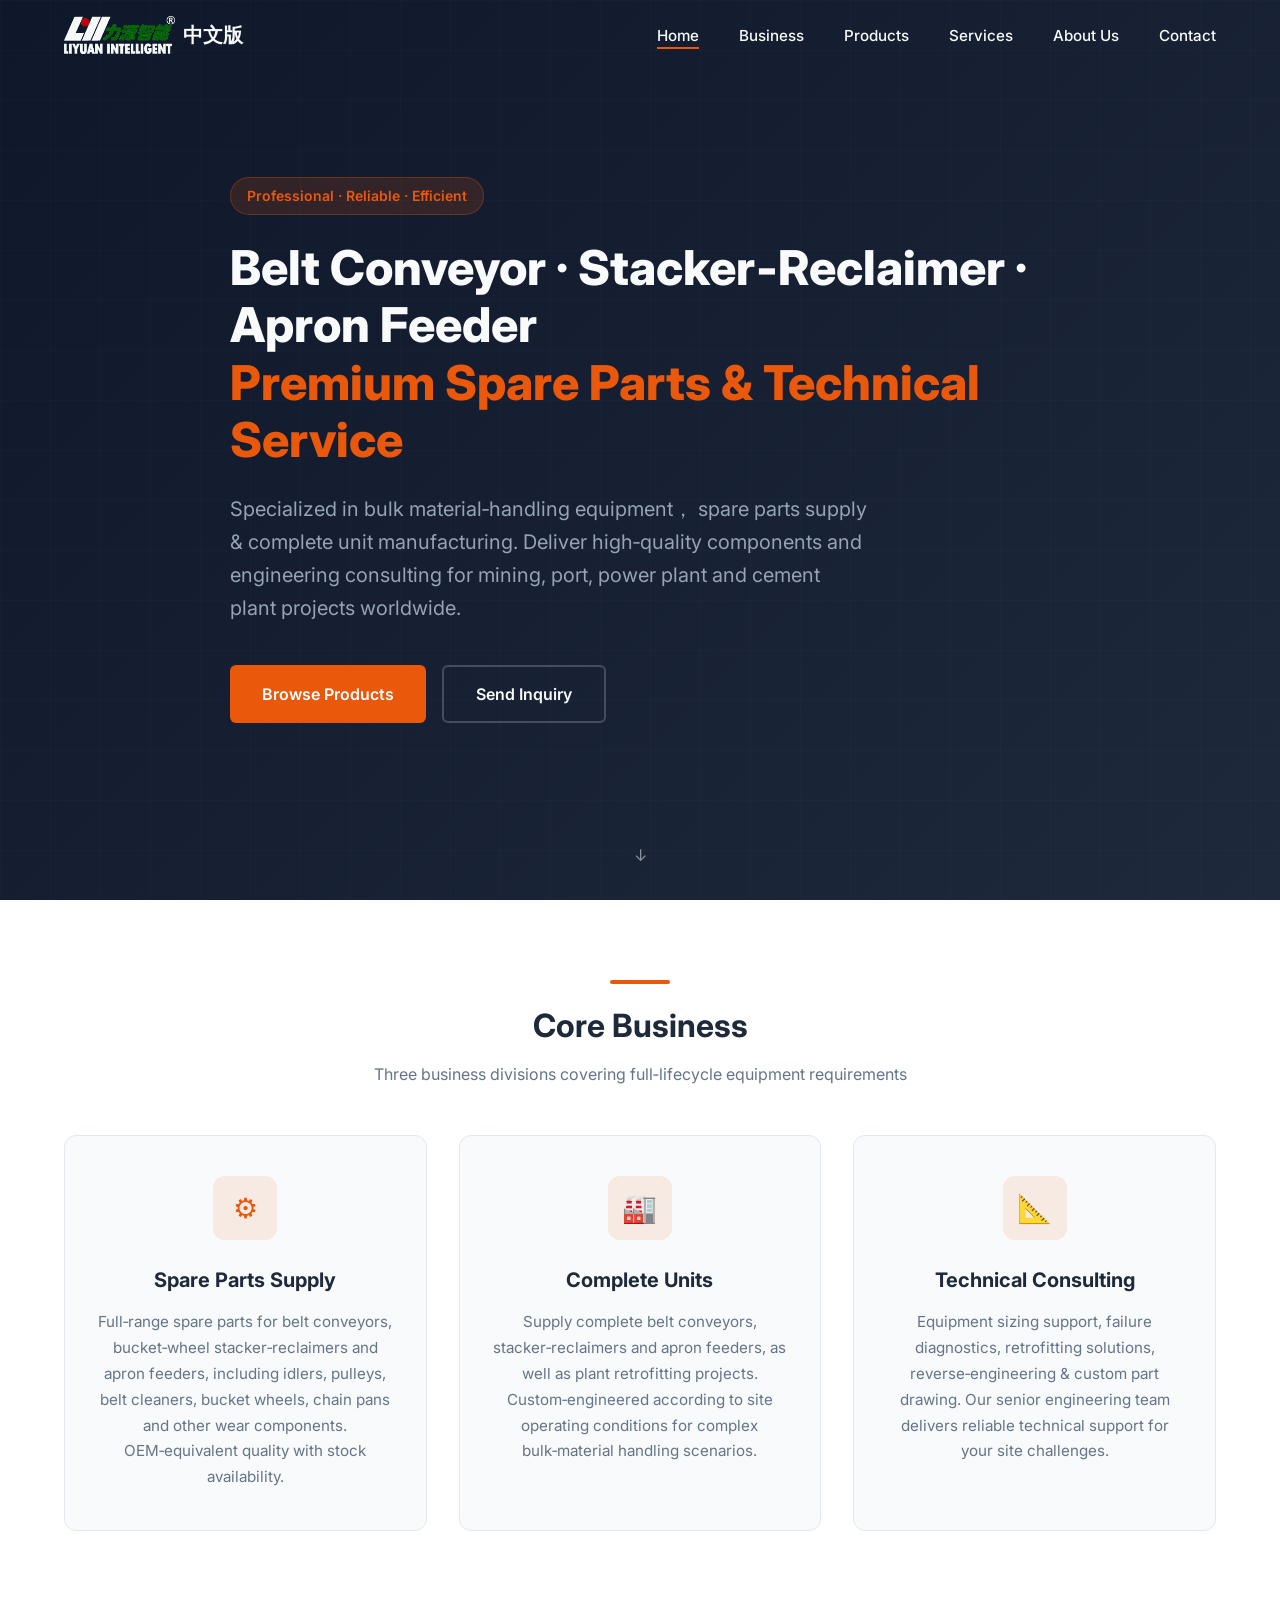
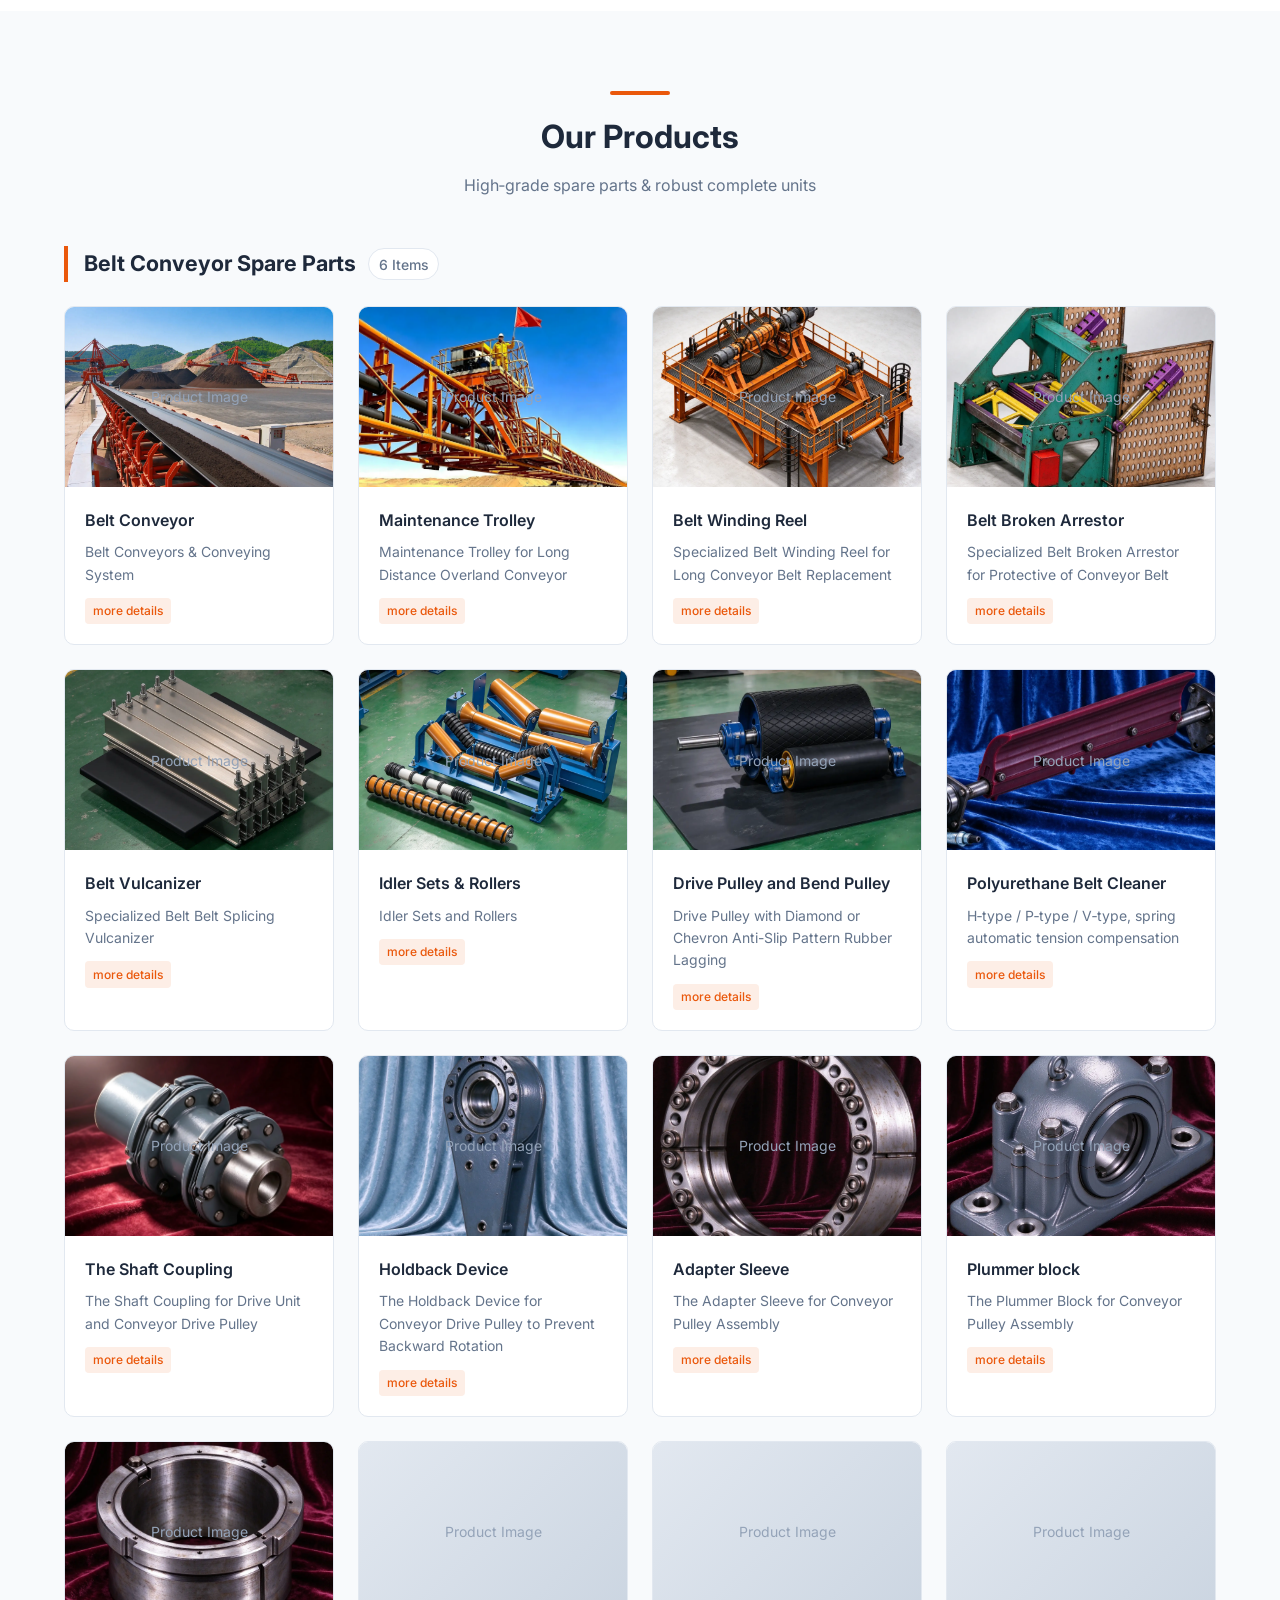
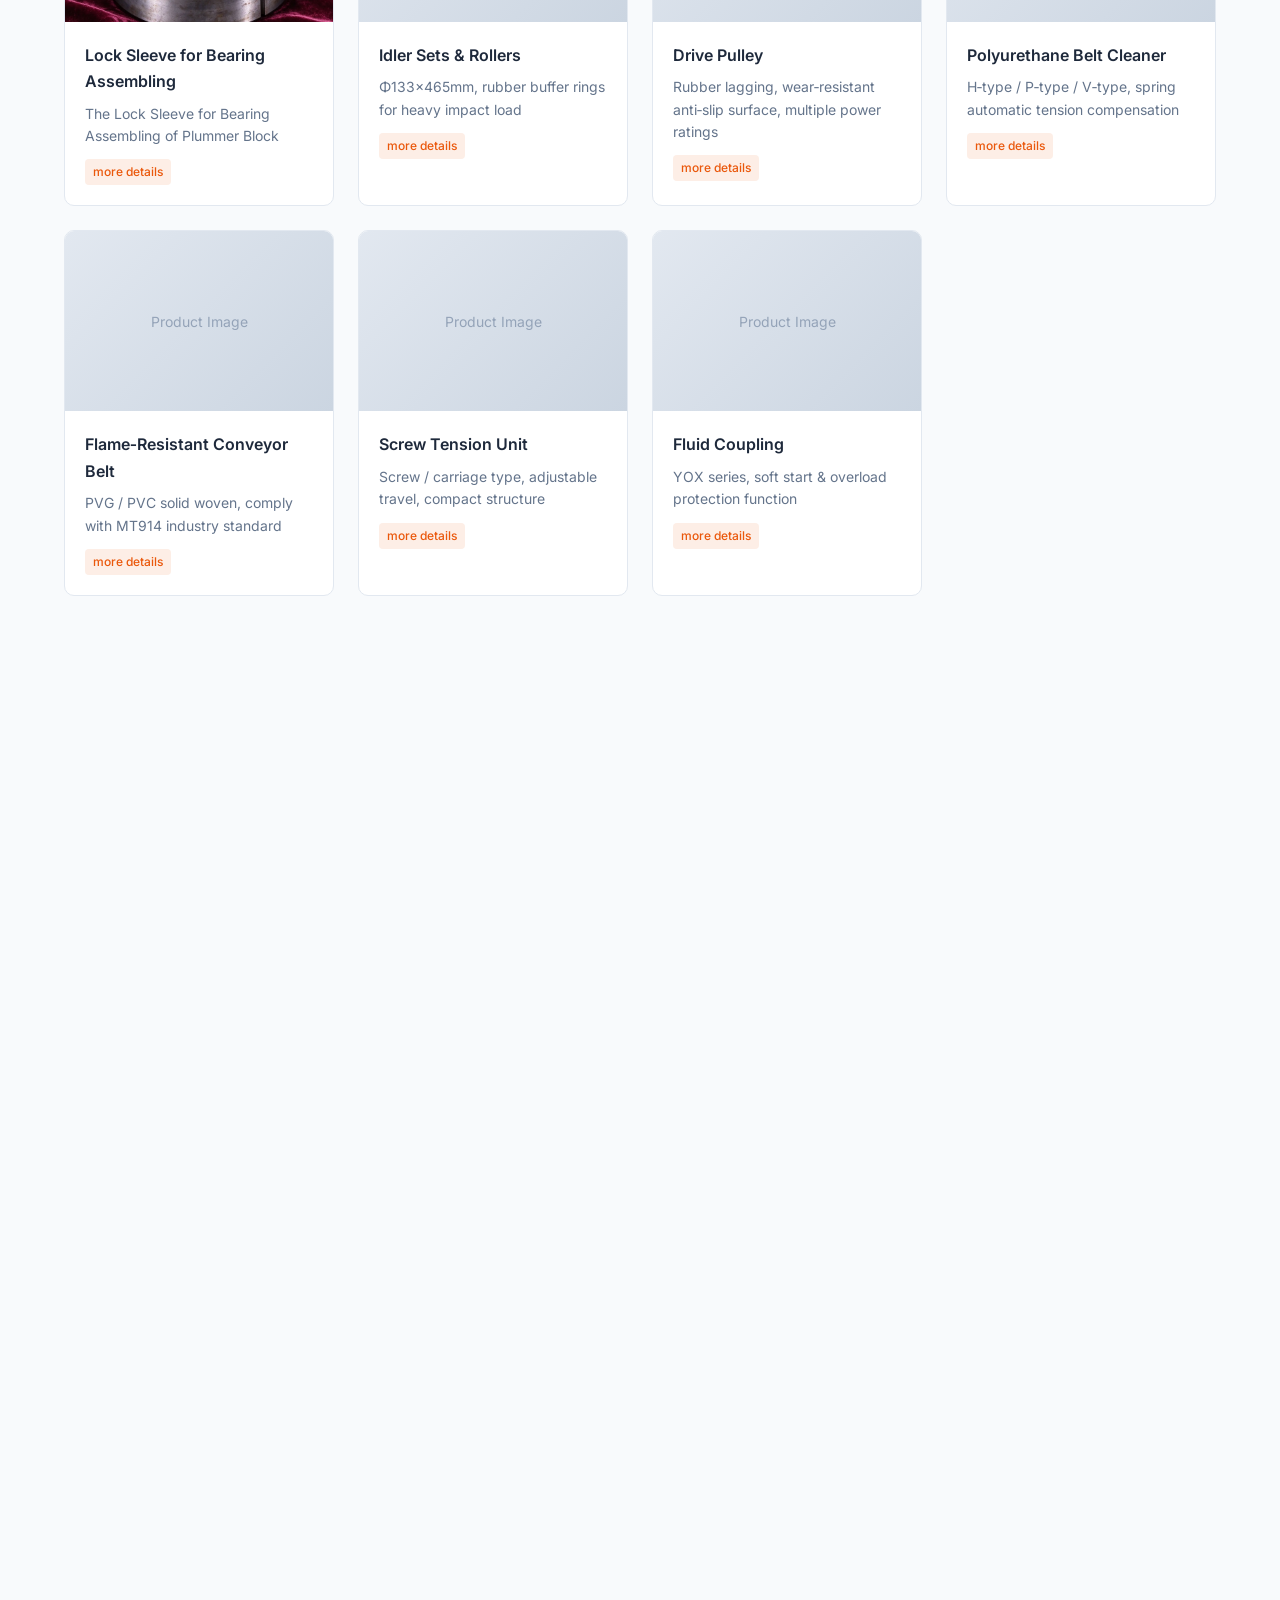
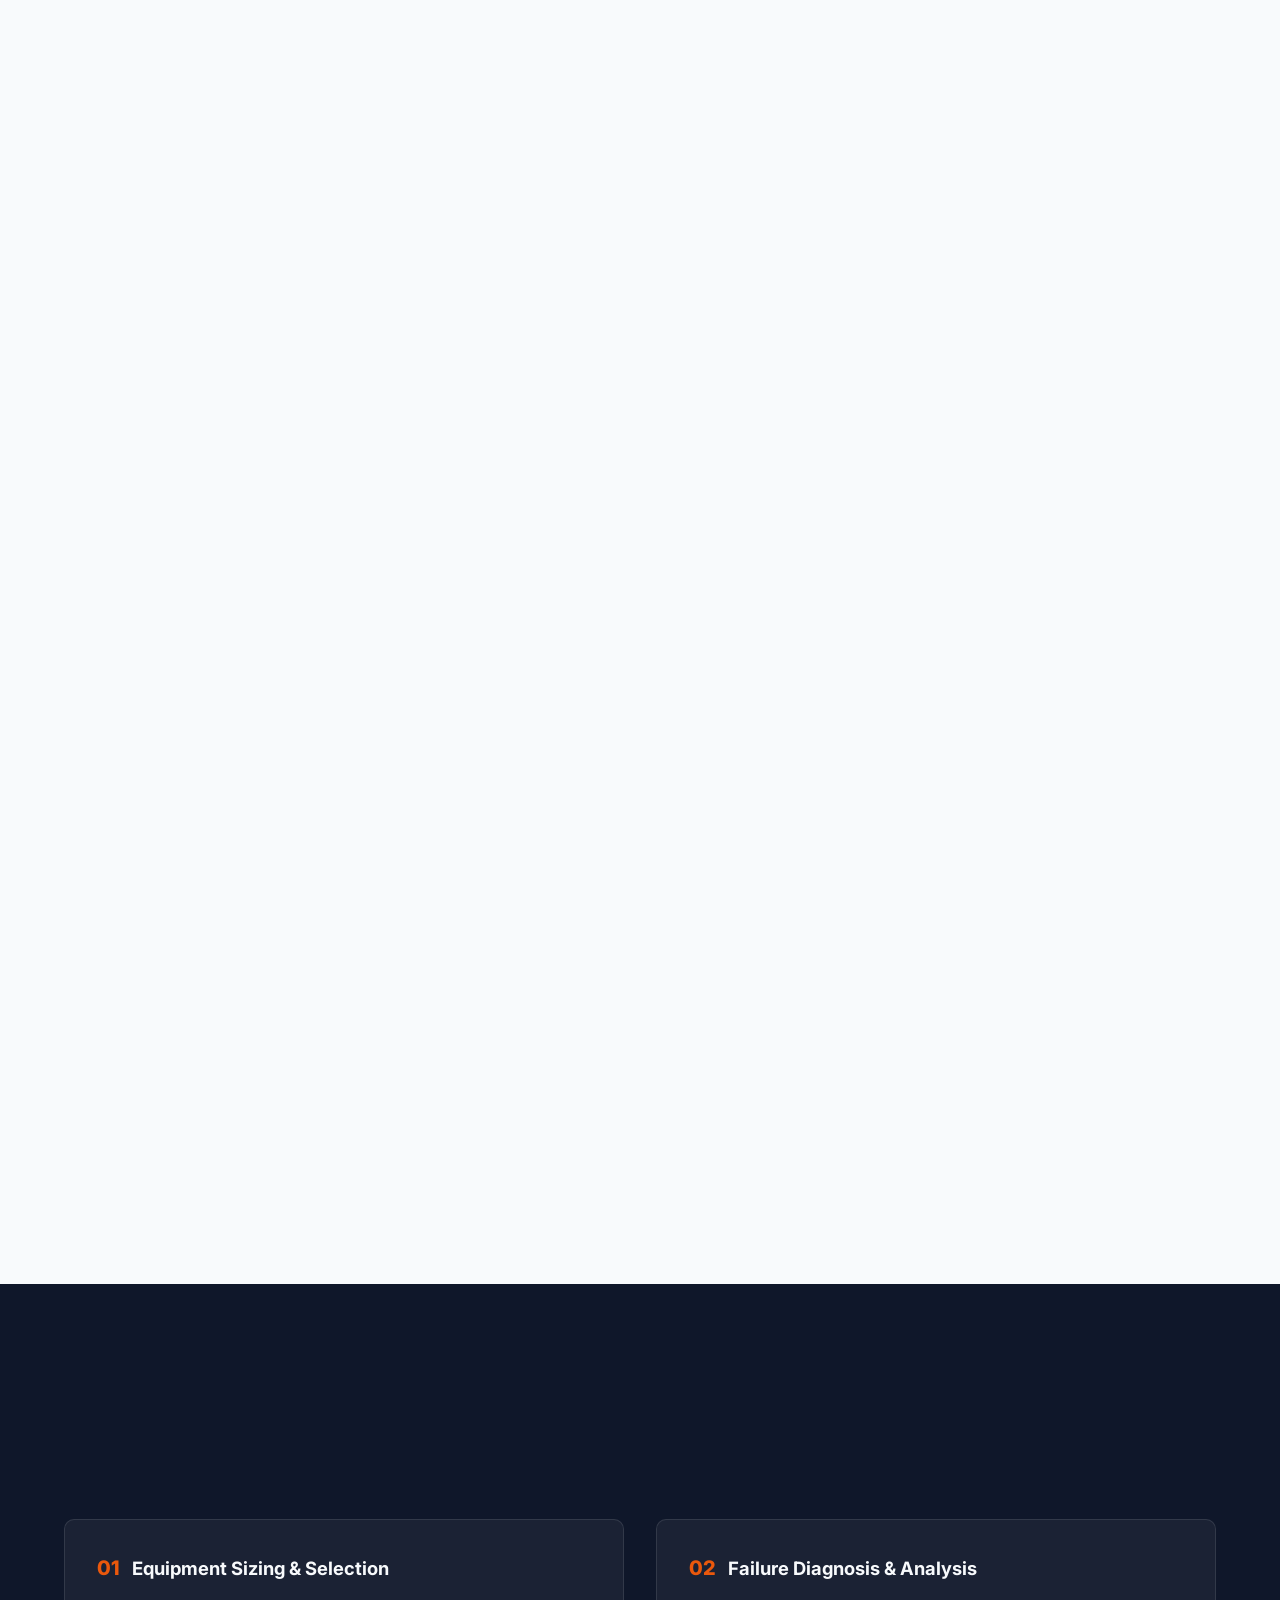
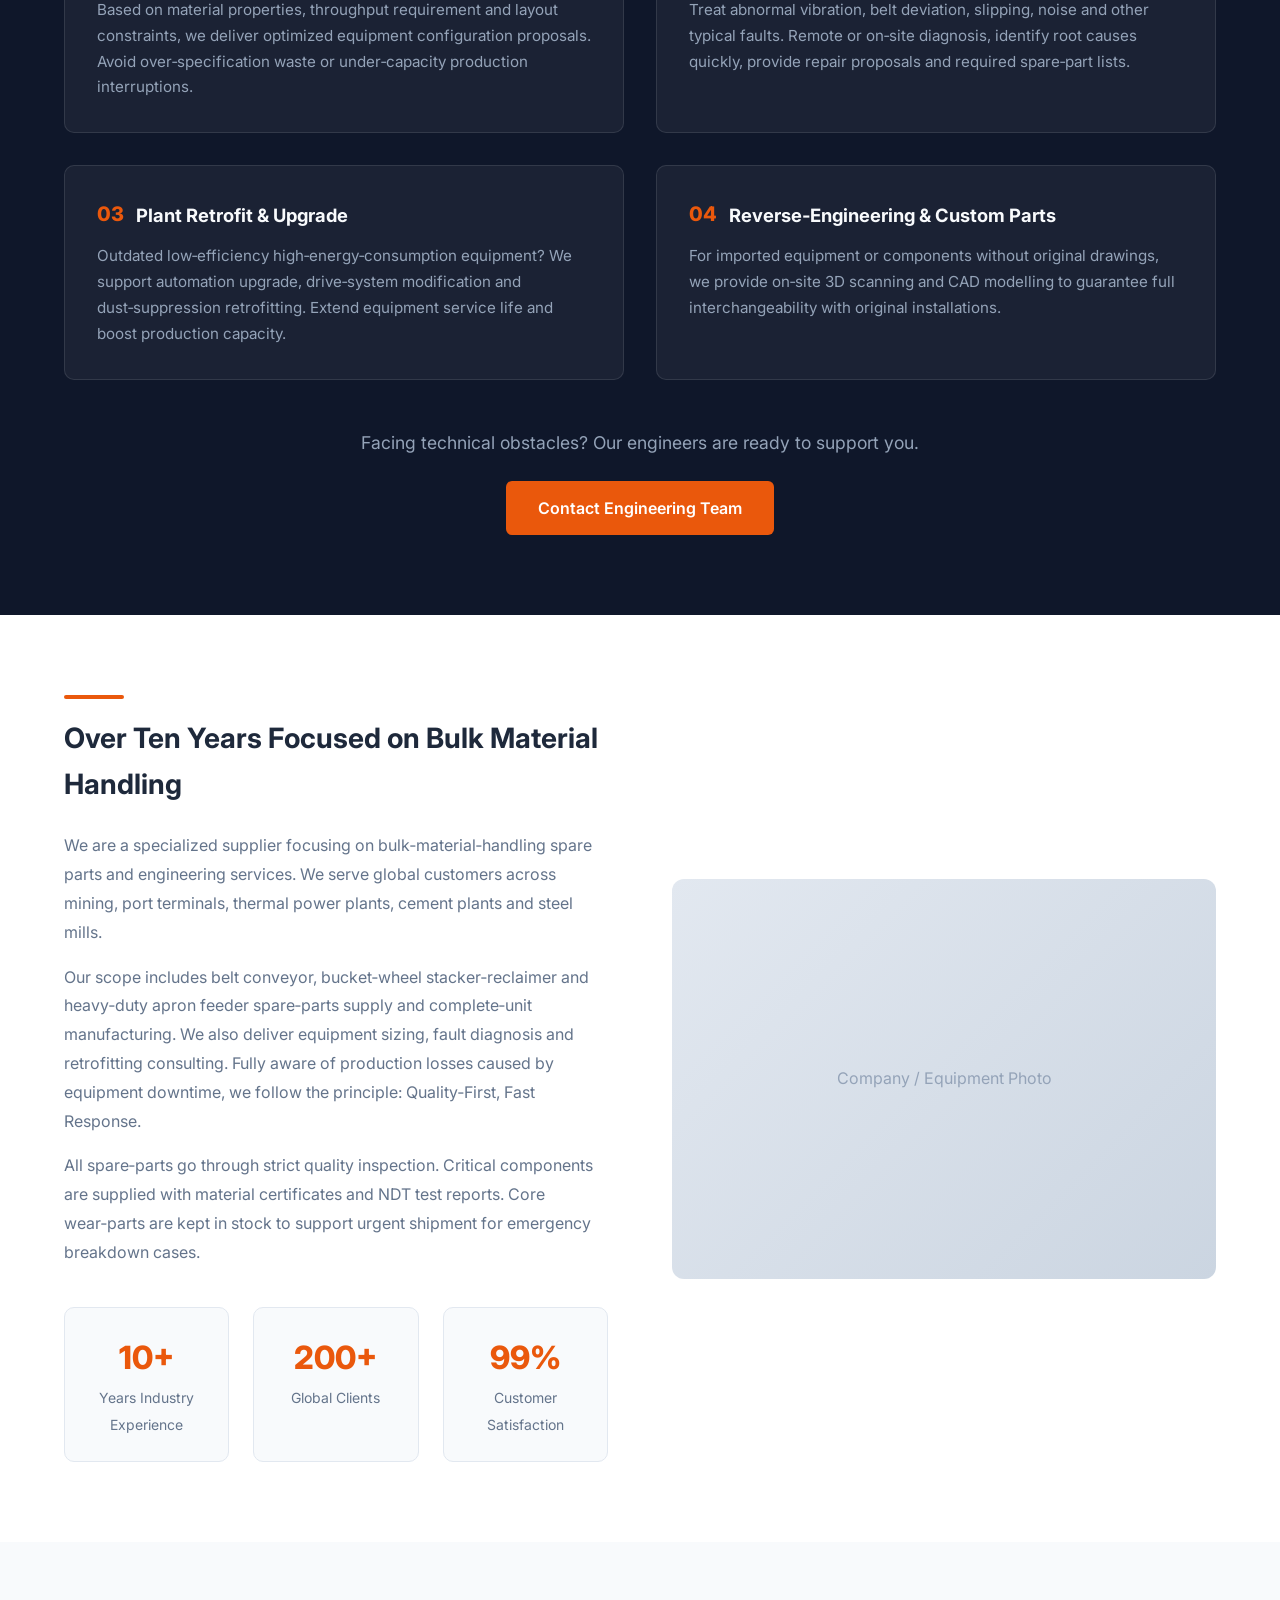
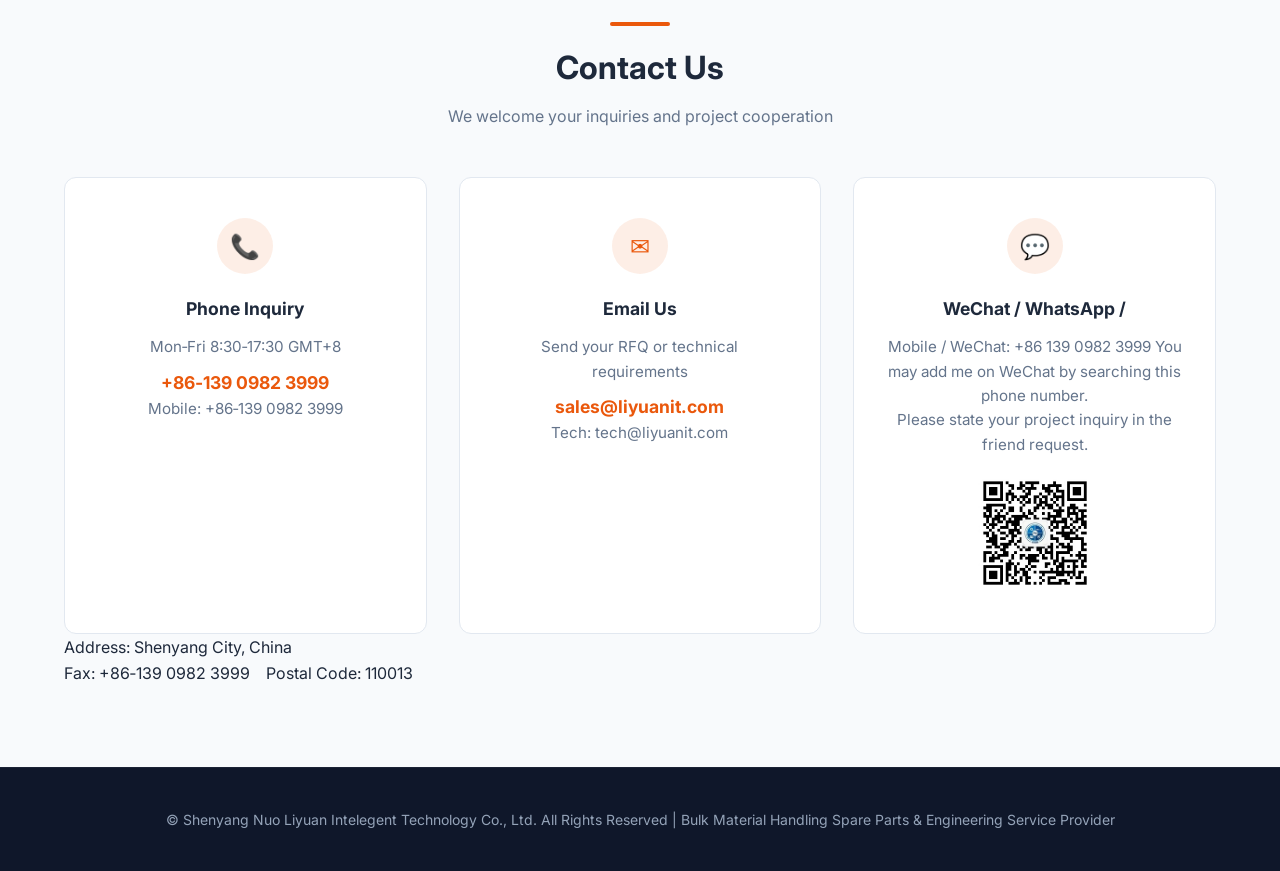
==== index.html @ bd0eb81c "修改的index.htm 与增加的图片" ====
<!DOCTYPE html>
<html lang="en">
<head>
    <meta charset="UTF-8">
    <meta name="viewport" content="width=device-width, initial-scale=1.0">
    <link rel="preconnect" href="https://fonts.googleapis.com">
    <link rel="preconnect" href="https://fonts.gstatic.com" crossorigin>
    <link href="https://fonts.googleapis.com/css2?family=Inter:wght@400;500;600;700;800&display=swap" rel="stylesheet">
    <title>Liyuanit Ltd. | Belt Conveyor, Stacker‑Reclaimer, Apron Feeder, Spare Parts & Technical Consulting</title>
    <meta name="description" content="Supplier of belt conveyor, bucket‑wheel stacker‑reclaimer and apron feeder complete units & spare parts. Equipment selection, fault diagnosis, retrofitting service for mining, port, power plant, cement plant projects.">
    <link rel="alternate" hreflang="en" href="">
    <link rel="stylesheet" href="CSS/style.css">
</head>
<body>

    <!-- Mobile Overlay -->
    <div class="mobile-overlay" id="mobileOverlay"></div>

    <!-- Navigation -->
    <nav class="navbar" id="navbar">
        <div class="nav-container">

<a href="#" class="logo">
    <img src="img/GKG LOGO.png" alt="中文版" class="logo-icon">
    <span onclick="location.href='cn.html'" style="cursor:pointer;color:inherit;">中文版</span>
</a>
            <ul class="nav-menu" id="navMenu">
                <li><a href="#home" class="active">Home</a></li>
                <li><a href="#business">Business</a></li>
                <li><a href="#products">Products</a></li>
                <li><a href="#consulting">Services</a></li>
                <li><a href="#about">About Us</a></li>
                <li><a href="#contact">Contact</a></li>
            </ul>

            <button class="mobile-toggle" id="mobileToggle">☰</button>
        </div>
    </nav>

    <!-- Hero Section -->
    <section class="hero" id="home">
        <div class="container">
            <div class="hero-content fade-in">
                <div class="hero-tag">Professional · Reliable · Efficient</div>
                <h1>Belt Conveyor · Stacker‑Reclaimer · Apron Feeder<br><span>Premium Spare Parts & Technical Service</span></h1>
                <p>Specialized in bulk material‑handling equipment， spare parts supply & complete unit manufacturing. Deliver high‑quality components and engineering consulting for mining, port, power plant and cement plant projects worldwide.</p>
                <div class="btn-group">
                    <a href="#products" class="btn btn-primary">Browse Products</a>
                    <a href="#contact" class="btn btn-secondary">Send Inquiry</a>
                </div>
            </div>
        </div>
        <a href="#business" class="scroll-down">↓</a>
    </section>

    <!-- Core Business -->
    <section class="section business" id="business">
        <div class="container">
            <div class="fade-in">
                <div class="accent-line"></div>
                <h2 class="section-title">Core Business</h2>
                <p class="section-subtitle">Three business divisions covering full‑lifecycle equipment requirements</p>
            </div>

            <div class="business-grid">
                <div class="business-card fade-in">
                    <div class="business-icon">⚙</div>
                    <h3>Spare Parts Supply</h3>
                    <p>Full‑range spare parts for belt conveyors, bucket‑wheel stacker‑reclaimers and apron feeders, including idlers, pulleys, belt cleaners, bucket wheels, chain pans and other wear components. OEM‑equivalent quality with stock availability.</p>
                </div>
                <div class="business-card fade-in">
                    <div class="business-icon">🏭</div>
                    <h3>Complete Units</h3>
                    <p>Supply complete belt conveyors, stacker‑reclaimers and apron feeders, as well as plant retrofitting projects. Custom‑engineered according to site operating conditions for complex bulk‑material handling scenarios.</p>
                </div>
                <div class="business-card fade-in">
                    <div class="business-icon">📐</div>
                    <h3>Technical Consulting</h3>
                    <p>Equipment sizing support, failure diagnostics, retrofitting solutions, reverse‑engineering & custom part drawing. Our senior engineering team delivers reliable technical support for your site challenges.</p>
                </div>
            </div>
        </div>
    </section>

    <!-- Products Section -->
    <section class="section products" id="products">
        <div class="container">
            <div class="fade-in">
                <div class="accent-line"></div>
                <h2 class="section-title">Our Products</h2>
                <p class="section-subtitle">High‑grade spare parts & robust complete units</p>
            </div>

            <!-- Belt Conveyor Spare Parts -->
            <div class="product-category fade-in">
                <h3 class="category-title">
                    Belt Conveyor Spare Parts
                    <span class="count">6 Items</span>
                </h3>
                <div class="product-grid">

                    <div class="product-card">
                        <div class="product-img" style="background-image: url('img/bc.webp'); background-size: cover; background-position: center; background-repeat: no-repeat;"></div>
                        <div class="product-info">
                            <h4>Belt Conveyor</h4>
                            <p>Belt Conveyors & Conveying System</p>
                            <span class="product-tag">more details</span>
                        </div>
                    </div>

                    <div class="product-card">
                        <div class="product-img" style="background-image: url('img/cart.webp'); background-size: cover; background-position: center; background-repeat: no-repeat;"></div>
                        <div class="product-info">
                            <h4>Maintenance Trolley</h4>
                            <p>Maintenance Trolley for Long Distance Overland Conveyor</p>
                            <span class="product-tag">more details</span>
                        </div>
                    </div>

                     <div class="product-card">
                        <div class="product-img" style="background-image: url('img/belt replacement.webp'); background-size: cover; background-position: center; background-repeat: no-repeat;"></div>
                        <div class="product-info">
                            <h4>Belt Winding Reel</h4>
                            <p>Specialized Belt Winding Reel for Long Conveyor Belt Replacement</p>
                            <span class="product-tag">more details</span>
                        </div>
                    </div>

                     <div class="product-card">
                        <div class="product-img" style="background-image: url('img/belt arrestor.webp'); background-size: cover; background-position: center; background-repeat: no-repeat;"></div>
                        <div class="product-info">
                            <h4>Belt Broken Arrestor</h4>
                            <p>Specialized Belt Broken Arrestor for Protective of Conveyor Belt</p>
                            <span class="product-tag">more details</span>
                        </div>
                    </div>

                     <div class="product-card">
                        <div class="product-img" style="background-image: url('img/vulcanizer.webp'); background-size: cover; background-position: center; background-repeat: no-repeat;"></div>
                        <div class="product-info">
                            <h4>Belt Vulcanizer</h4>
                            <p>Specialized Belt Belt Splicing Vulcanizer</p>
                            <span class="product-tag">more details</span>
                        </div>
                    </div>                  

                   <div class="product-card">
                        <div class="product-img" style="background-image: url('img/idlers.webp'); background-size: cover; background-position: center; background-repeat: no-repeat;"></div>
                        <div class="product-info">
                            <h4>Idler Sets & Rollers</h4>
                            <p>Idler Sets and Rollers</p>
                            <span class="product-tag">more details</span>
                        </div>
                    </div>

                   <div class="product-card">
                        <div class="product-img" style="background-image: url('img/pulley.webp'); background-size: cover; background-position: center; background-repeat: no-repeat;"></div>
                        <div class="product-info">
                            <h4>Drive Pulley and Bend Pulley</h4>
                            <p>Drive Pulley with Diamond or Chevron Anti-Slip Pattern Rubber Lagging</p>
                            <span class="product-tag">more details</span>
                        </div>
                    </div>

                   <div class="product-card">
                        <div class="product-img" style="background-image: url('img/belt cleaner.webp'); background-size: cover; background-position: center; background-repeat: no-repeat;"></div>
                        <div class="product-info">
                            <h4>Polyurethane Belt Cleaner</h4>
                            <p>H‑type / P‑type / V‑type, spring automatic tension compensation</p>
                            <span class="product-tag">more details</span>
                        </div>
                    </div>

                   <div class="product-card">
                        <div class="product-img" style="background-image: url('img/coupling1.webp'); background-size: cover; background-position: center; background-repeat: no-repeat;"></div>
                        <div class="product-info">
                            <h4>The Shaft Coupling</h4>
                            <p>The Shaft Coupling for Drive Unit and Conveyor Drive Pulley</p>
                            <span class="product-tag">more details</span>
                        </div>
                    </div>

                   <div class="product-card">
                        <div class="product-img" style="background-image: url('img/holdback.webp'); background-size: cover; background-position: center; background-repeat: no-repeat;"></div>
                        <div class="product-info">
                            <h4>Holdback Device</h4> 
                            <p>The Holdback Device for Conveyor Drive Pulley to Prevent Backward Rotation</p>
                            <span class="product-tag">more details</span>
                        </div>
                    </div>

                   <div class="product-card">
                        <div class="product-img" style="background-image: url('img/adapter sleeve.webp'); background-size: cover; background-position: center; background-repeat: no-repeat;"></div>
                        <div class="product-info">
                            <h4>Adapter Sleeve</h4> 
                            <p>The Adapter Sleeve for Conveyor Pulley Assembly</p>
                            <span class="product-tag">more details</span>
                        </div>
                    </div>

                   <div class="product-card">
                        <div class="product-img" style="background-image: url('img/bearing house.webp'); background-size: cover; background-position: center; background-repeat: no-repeat;"></div>
                        <div class="product-info">
                            <h4>Plummer block </h4> 
                            <p>The Plummer Block for Conveyor Pulley Assembly</p>
                            <span class="product-tag">more details</span>
                        </div>
                    </div>

                   <div class="product-card">
                        <div class="product-img" style="background-image: url('img/lock sleev.webp'); background-size: cover; background-position: center; background-repeat: no-repeat;"></div>
                        <div class="product-info">
                            <h4>Lock Sleeve for Bearing Assembling </h4> 
                            <p>The Lock Sleeve for Bearing Assembling of Plummer Block</p>
                            <span class="product-tag">more details</span>
                        </div>
                    </div>

                    
                  <div class="product-card">
                        <div class="product-img"></div>
                        <div class="product-info">
                            <h4>Idler Sets & Rollers</h4>
                            <p>Φ133×465mm, rubber buffer rings for heavy impact load</p>
                            <span class="product-tag">more details</span>
                        </div>
                    </div>



                    <div class="product-card">
                        <div class="product-img"></div>
                        <div class="product-info">
                            <h4>Drive Pulley</h4>
                            <p>Rubber lagging, wear‑resistant anti‑slip surface, multiple power ratings</p>
                            <span class="product-tag">more details</span>
                        </div>
                    </div>

                    <div class="product-card">
                        <div class="product-img"></div>
                        <div class="product-info">
                            <h4>Polyurethane Belt Cleaner</h4>
                            <p>H‑type / P‑type / V‑type, spring automatic tension compensation</p>
                            <span class="product-tag">more details</span>
                        </div>
                    </div>



                    
                    <div class="product-card">
                        <div class="product-img"></div>
                        <div class="product-info">
                            <h4>Flame‑Resistant Conveyor Belt</h4>
                            <p>PVG / PVC solid woven, comply with MT914 industry standard</p>
                            <span class="product-tag">more details</span>
                        </div>
                    </div>
                    <div class="product-card">
                        <div class="product-img"></div>
                        <div class="product-info">
                            <h4>Screw Tension Unit</h4>
                            <p>Screw / carriage type, adjustable travel, compact structure</p>
                            <span class="product-tag">more details</span>
                        </div>
                    </div>
                    <div class="product-card">
                        <div class="product-img"></div>
                        <div class="product-info">
                            <h4>Fluid Coupling</h4>
                            <p>YOX series, soft start & overload protection function</p>
                            <span class="product-tag">more details</span>
                        </div>
                    </div>
                </div>
            </div>

            <!-- Stacker‑Reclaimer Spare Parts -->
            <div class="product-category fade-in">
                <h3 class="category-title">
                    Stacker‑Reclaimer Spare Parts
                    <span class="count">6 Items</span>
                </h3>
                <div class="product-grid">
                    <div class="product-card">
                        <div class="product-img"></div>
                        <div class="product-info">
                            <h4>Bucket Wheel Assembly</h4>
                            <p>Q355B steel, full welded & stress‑relieved, wear‑resistant bucket teeth</p>
                            <span class="product-tag">more details</span>
                        </div>
                    </div>
                    <div class="product-card">
                        <div class="product-img"></div>
                        <div class="product-info">
                            <h4>Slewing Bearing</h4>
                            <p>Single‑row four‑point contact ball type, heavy‑load low‑speed, dust‑sealed</p>
                            <span class="product-tag">more details</span>
                        </div>
                    </div>
                    <div class="product-card">
                        <div class="product-img"></div>
                        <div class="product-info">
                            <h4>Travel Drive Wheel</h4>
                            <p>Surface quenched HRC55‑60, extended service life</p>
                            <span class="product-tag">more details</span>
                        </div>
                    </div>
                    <div class="product-card">
                        <div class="product-img"></div>
                        <div class="product-info">
                            <h4>Wire Rope & Drum</h4>
                            <p>6×37+FC galvanized rope, matched drum machining service</p>
                            <span class="product-tag">more details</span>
                        </div>
                    </div>
                    <div class="product-card">
                        <div class="product-img"></div>
                        <div class="product-info">
                            <h4>Planetary Gear Reducer</h4>
                            <p>NGW series, high transmission efficiency, heavy load capacity</p>
                            <span class="product-tag">more details</span>
                        </div>
                    </div>
                    <div class="product-card">
                        <div class="product-img"></div>
                        <div class="product-info">
                            <h4>Electro‑Hydraulic Thruster</h4>
                            <p>Ed‑series brake actuator, stable braking, fast response</p>
                            <span class="product-tag">more details</span>
                        </div>
                    </div>
                </div>
            </div>

            <!-- Apron Feeder Spare Parts -->
            <div class="product-category fade-in">
                <h3 class="category-title">
                    Apron Feeder Spare Parts
                    <span class="count">6 Items</span>
                </h3>
                <div class="product-grid">
                    <div class="product-card">
                        <div class="product-img"></div>
                        <div class="product-info">
                            <h4>Heavy‑Duty Apron Pan</h4>
                            <p>40Cr steel quenched & tempered, high tensile strength</p>
                            <span class="product-tag">more details</span>
                        </div>
                    </div>
                    <div class="product-card">
                        <div class="product-img"></div>
                        <div class="product-info">
                            <h4>Forged Chain</h4>
                            <p>φ30‑φ50, high breaking load, wear‑resistant pins & bushes</p>
                            <span class="product-tag">more details</span>
                        </div>
                    </div>
                    <div class="product-card">
                        <div class="product-img"></div>
                        <div class="product-info">
                            <h4>Support Roller Assembly</h4>
                            <p>Double‑row tapered roller bearing, dust‑proof seal, long maintenance interval</p>
                            <span class="product-tag">more details</span>
                        </div>
                    </div>
                    <div class="product-card">
                        <div class="product-img"></div>
                        <div class="product-info">
                            <h4>Return Idler</h4>
                            <p>Support return chain path, reduce abrasion, stable operation</p>
                            <span class="product-tag">more details</span>
                        </div>
                    </div>
                    <div class="product-card">
                        <div class="product-img"></div>
                        <div class="product-info">
                            <h4>Trough Pan & Guide Rail</h4>
                            <p>High‑manganese cast steel, impact‑wear resistant, drawing‑based manufacturing</p>
                            <span class="product-tag">more details</span>
                        </div>
                    </div>
                    <div class="product-card">
                        <div class="product-img"></div>
                        <div class="product-info">
                            <h4>Drive Sprocket</h4>
                            <p>Tooth surface quenched, precise chain meshing, high transmission efficiency</p>
                            <span class="product-tag">more details</span>
                        </div>
                    </div>
                </div>
            </div>

            <!-- Complete Units -->
            <div class="product-category fade-in">
                <h3 class="category-title">
                    Complete Equipment
                    <span class="count">4 Items</span>
                </h3>
                <div class="product-grid">
                    <div class="product-card">
                        <div class="product-img"></div>
                        <div class="product-info">
                            <h4>DT‑II Belt Conveyor</h4>
                            <p>Belt width 500‑1400mm, large throughput, stable performance</p>
                            <span class="product-tag">more details</span>
                        </div>
                    </div>
                    <div class="product-card">
                        <div class="product-img"></div>
                        <div class="product-info">
                            <h4>Bucket‑Wheel Stacker‑Reclaimer</h4>
                            <p>Luffing / bridge‑type, customized stacking‑reclaiming capacity, automatic control</p>
                            <span class="product-tag">more details</span>
                        </div>
                    </div>
                    <div class="product-card">
                        <div class="product-img"></div>
                        <div class="product-info">
                            <h4>Heavy‑Duty Apron Feeder</h4>
                            <p>GBZ‑series, handle lump material with strong impact resistance</p>
                            <span class="product-tag">more details</span>
                        </div>
                    </div>
                    <div class="product-card">
                        <div class="product-img"></div>
                        <div class="product-info">
                            <h4>Hammer Crusher</h4>
                            <p>PC‑series, large crushing ratio, convenient spare‑part replacement</p>
                            <span class="product-tag">more details</span>
                        </div>
                    </div>
                </div>
            </div>
        </div>
    </section>

    <!-- Technical Consulting Services -->
    <section class="section consulting" id="consulting">
        <div class="container">
            <div class="fade-in">
                <div class="accent-line"></div>
                <h2 class="section-title">Technical Consulting Services</h2>
                <p class="section-subtitle">Senior engineering team solving your equipment challenges</p>
            </div>

            <div class="consulting-grid">
                <div class="consult-item fade-in">
                    <h3><span class="num">01</span> Equipment Sizing & Selection</h3>
                    <p>Based on material properties, throughput requirement and layout constraints, we deliver optimized equipment configuration proposals. Avoid over‑specification waste or under‑capacity production interruptions.</p>
                </div>
                <div class="consult-item fade-in">
                    <h3><span class="num">02</span> Failure Diagnosis & Analysis</h3>
                    <p>Treat abnormal vibration, belt deviation, slipping, noise and other typical faults. Remote or on‑site diagnosis, identify root causes quickly, provide repair proposals and required spare‑part lists.</p>
                </div>
                <div class="consult-item fade-in">
                    <h3><span class="num">03</span> Plant Retrofit & Upgrade</h3>
                    <p>Outdated low‑efficiency high‑energy‑consumption equipment? We support automation upgrade, drive‑system modification and dust‑suppression retrofitting. Extend equipment service life and boost production capacity.</p>
                </div>
                <div class="consult-item fade-in">
                    <h3><span class="num">04</span> Reverse‑Engineering & Custom Parts</h3>
                    <p>For imported equipment or components without original drawings, we provide on‑site 3D scanning and CAD modelling to guarantee full interchangeability with original installations.</p>
                </div>
            </div>

            <div class="consulting-cta fade-in">
                <p>Facing technical obstacles? Our engineers are ready to support you.</p>
                <a href="#contact" class="btn btn-primary">Contact Engineering Team</a>
            </div>
        </div>
    </section>

    <!-- About Us -->
    <section class="section about" id="about">
        <div class="container">
            <div class="about-content">
                <div class="about-text fade-in">
                    <div class="accent-line" style="margin: 0 0 1rem 0;"></div>
                    <h3>Over Ten Years Focused on Bulk Material Handling</h3>
                    <p>We are a specialized supplier focusing on bulk‑material‑handling spare parts and engineering services. We serve global customers across mining, port terminals, thermal power plants, cement plants and steel mills.</p>
                    <p>Our scope includes belt conveyor, bucket‑wheel stacker‑reclaimer and heavy‑duty apron feeder spare‑parts supply and complete‑unit manufacturing. We also deliver equipment sizing, fault diagnosis and retrofitting consulting. Fully aware of production losses caused by equipment downtime, we follow the principle: Quality‑First, Fast Response.</p>
                    <p>All spare‑parts go through strict quality inspection. Critical components are supplied with material certificates and NDT test reports. Core wear‑parts are kept in stock to support urgent shipment for emergency breakdown cases.</p>

                    <div class="about-stats">
                        <div class="stat-item">
                            <span class="stat-num">10+</span>
                            <span class="stat-label">Years Industry Experience</span>
                        </div>
                        <div class="stat-item">
                            <span class="stat-num">200+</span>
                            <span class="stat-label">Global Clients</span>
                        </div>
                        <div class="stat-item">
                            <span class="stat-num">99%</span>
                            <span class="stat-label">Customer Satisfaction</span>
                        </div>
                    </div>
                </div>
                <div class="about-image fade-in">
                    <!-- Insert company or equipment image -->
                </div>
            </div>
        </div>
    </section>

    <!-- Contact Section -->
    <section class="section contact" id="contact">
        <div class="container">
            <div class="fade-in">
                <div class="accent-line"></div>
                <h2 class="section-title">Contact Us</h2>
                <p class="section-subtitle">We welcome your inquiries and project cooperation</p>
            </div>

            <div class="contact-grid">
                <div class="contact-card fade-in">
                    <div class="contact-icon">📞</div>
                    <h3>Phone Inquiry</h3>
                    <p>Mon‑Fri 8:30‑17:30 GMT+8</p>
                    <span class="highlight">+86‑139 0982 3999</span>
                    <p style="margin‑top: 0.5rem; font‑size: 0.875rem;">Mobile: +86‑139 0982 3999</p>
                </div>
                <div class="contact-card fade-in">
                    <div class="contact-icon">✉</div>
                    <h3>Email Us</h3>
                    <p>Send your RFQ or technical requirements</p>
                    <span class="highlight">sales@liyuanit.com</span>
                    <p style="margin‑top: 0.5rem; font‑size: 0.875rem;">Tech: tech@liyuanit.com</p>
                </div>
                <div class="contact-card fade-in">
                    <div class="contact-icon">💬</div>
                    <h3> WeChat / WhatsApp /</h3>
                    <p>Mobile / WeChat: +86 139 0982 3999
                       You may add me on WeChat by searching this phone number. <BR>Please state your project inquiry in the friend request.</p>
                    <img src="img/qrcode.jpg" alt="WeChat QR Code" class="qr-placeholder">
                </div>
            </div>

            <div style="margin‑top: 3rem; text‑align: center; color: var(--text‑muted); font‑size: 0.95rem;">
                <p>Address:  Shenyang City, China</p>
                <p style="margin‑top: 0.5rem;">Fax: +86‑139 0982 3999 &nbsp;&nbsp; Postal Code: 110013</p>
            </div>
        </div>
    </section>

    <!-- Footer -->
    <footer class="footer">
        <div class="container">
            <p>© Shenyang Nuo Liyuan Intelegent Technology Co., Ltd. All Rights Reserved | Bulk Material Handling Spare Parts & Engineering Service Provider</p>
        </div>
    </footer>

    <!-- Back To Top Button -->
    <button class="back-to-top" id="backToTop">↑</button>

    <script src="JS/script.js"></script>
</body>
</html>
---- CSS/style.css ----
/* ========== Base Reset & CSS Variables ========== */
:root {
    --primary: #0f172a;
    --secondary: #1e293b;
    --accent: #ea580c;
    --accent-hover: #c2410c;
    --text-light: #f8fafc;
    --text-dark: #1e293b;
    --text-muted: #64748b;
    --bg-light: #f8fafc;
    --bg-white: #ffffff;
    --border: #e2e8f0;
    --shadow: 0 4px 6px -1px rgba(0,0,0,0.1), 0 2px 4px -2px rgba(0,0,0,0.1);
    --shadow-lg: 0 10px 15px -3px rgba(0,0,0,0.1), 0 4px 6px -4px rgba(0,0,0,0.1);
}

* {
    margin: 0;
    padding: 0;
    box-sizing: border-box;
}

html {
    scroll-behavior: smooth;
    font-size: 16px;
}

body {
    font-family: 'Inter', -apple-system, BlinkMacSystemFont, "Segoe UI", Helvetica, Arial, sans-serif;
    line-height: 1.65;
    color: var(--text-dark);
    background: var(--bg-light);
    overflow-x: hidden;
}

img {
    max-width: 100%;
    height: auto;
    display: block;
}

a {
    text-decoration: none;
    color: inherit;
}

ul {
    list-style: none;
}

.container {
    max-width: 1200px;
    margin: 0 auto;
    padding: 0 1.5rem;
}

.section {
    padding: 5rem 0;
}

.section-title {
    font-size: 2rem;
    font-weight: 700;
    text-align: center;
    margin-bottom: 0.5rem;
    position: relative;
}

.section-subtitle {
    text-align: center;
    color: var(--text-muted);
    margin-bottom: 3rem;
    font-size: 1rem;
}

.accent-line {
    width: 60px;
    height: 4px;
    background: var(--accent);
    margin: 0 auto 1rem;
    border-radius: 2px;
}

/* ========== Navigation Bar ========== */
.navbar {
    position: fixed;
    top: 0;
    left: 0;
    width: 100%;
    z-index: 1000;
    background: transparent;
    transition: all 0.3s ease;
    padding: 1rem 0;
}

.navbar.scrolled {
    background: rgba(15, 23, 42, 0.95);
    backdrop-filter: blur(10px);
    box-shadow: var(--shadow);
    padding: 0.6rem 0;
}

.nav-container {
    max-width: 1200px;
    margin: 0 auto;
    padding: 0 1.5rem;
    display: flex;
    justify-content: space-between;
    align-items: center;
}

.logo {
    font-size: 1.25rem;
    font-weight: 700;
    color: var(--text-light);
    display: flex;
    align-items: center;
    gap: 0.5rem;
}

.logo-icon {
    width: auto;
    height: 38px;
    object-fit: contain;
}

.nav-menu {
    display: flex;
    gap: 2.5rem;
}

.nav-menu a {
    color: var(--text-light);
    font-size: 0.95rem;
    font-weight: 500;
    position: relative;
    transition: color 0.3s;
}

.nav-menu a::after {
    content: '';
    position: absolute;
    bottom: -4px;
    left: 0;
    width: 0;
    height: 2px;
    background: var(--accent);
    transition: width 0.3s;
}

.nav-menu a:hover::after,
.nav-menu a.active::after {
    width: 100%;
}

.nav-menu a:hover {
    color: var(--accent);
}

.mobile-toggle {
    display: none;
    background: none;
    border: none;
    color: var(--text-light);
    font-size: 1.5rem;
    cursor: pointer;
}

/* ========== Hero Section ========== */
.hero {
    min-height: 100vh;
    background: linear-gradient(135deg, #0f172a 0%, #1e293b 100%);
    display: flex;
    align-items: center;
    position: relative;
    overflow: hidden;
}

.hero::before {
    content: '';
    position: absolute;
    top: 0;
    left: 0;
    right: 0;
    bottom: 0;
    background-image:
        linear-gradient(rgba(255,255,255,0.03) 1px, transparent 1px),
        linear-gradient(90deg, rgba(255,255,255,0.03) 1px, transparent 1px);
    background-size: 50px 50px;
    opacity: 0.5;
}

.hero-content {
    position: relative;
    z-index: 2;
    max-width: 820px;
}

.hero-tag {
    display: inline-block;
    background: rgba(234, 88, 12, 0.15);
    color: var(--accent);
    padding: 0.4rem 1rem;
    border-radius: 20px;
    font-size: 0.875rem;
    font-weight: 600;
    margin-bottom: 1.5rem;
    border: 1px solid rgba(234, 88, 12, 0.3);
}

.hero h1 {
    font-size: 3rem;
    font-weight: 800;
    color: var(--text-light);
    line-height: 1.2;
    margin-bottom: 1.5rem;
}

.hero h1 span {
    color: var(--accent);
}

.hero p {
    font-size: 1.25rem;
    color: #94a3b8;
    margin-bottom: 2.5rem;
    max-width: 640px;
}

.btn-group {
    display: flex;
    gap: 1rem;
    flex-wrap: wrap;
}

.btn {
    display: inline-flex;
    align-items: center;
    justify-content: center;
    padding: 0.875rem 2rem;
    border-radius: 6px;
    font-weight: 600;
    font-size: 1rem;
    transition: all 0.3s;
    cursor: pointer;
    border: none;
}

.btn-primary {
    background: var(--accent);
    color: white;
}

.btn-primary:hover {
    background: var(--accent-hover);
    transform: translateY(-2px);
    box-shadow: 0 10px 20px rgba(234, 88, 12, 0.3);
}

.btn-secondary {
    background: transparent;
    color: var(--text-light);
    border: 2px solid rgba(255,255,255,0.2);
}

.btn-secondary:hover {
    border-color: var(--accent);
    color: var(--accent);
}

.scroll-down {
    position: absolute;
    bottom: 2rem;
    left: 50%;
    transform: translateX(-50%);
    color: rgba(255,255,255,0.5);
    animation: bounce 2s infinite;
    cursor: pointer;
}

@keyframes bounce {
    0%, 20%, 50%, 80%, 100% { transform: translateX(-50%) translateY(0); }
    40% { transform: translateX(-50%) translateY(-10px); }
    60% { transform: translateX(-50%) translateY(-5px); }
}

/* ========== Core Business ========== */
.business {
    background: var(--bg-white);
}

.business-grid {
    display: grid;
    grid-template-columns: repeat(3, 1fr);
    gap: 2rem;
}

.business-card {
    background: var(--bg-light);
    border: 1px solid var(--border);
    border-radius: 12px;
    padding: 2.5rem 2rem;
    text-align: center;
    transition: all 0.3s;
    position: relative;
    overflow: hidden;
}

.business-card::before {
    content: '';
    position: absolute;
    top: 0;
    left: 0;
    width: 100%;
    height: 4px;
    background: var(--accent);
    transform: scaleX(0);
    transition: transform 0.3s;
}

.business-card:hover {
    transform: translateY(-5px);
    box-shadow: var(--shadow-lg);
    border-color: transparent;
}

.business-card:hover::before {
    transform: scaleX(1);
}

.business-icon {
    width: 64px;
    height: 64px;
    background: rgba(234, 88, 12, 0.1);
    border-radius: 12px;
    display: flex;
    align-items: center;
    justify-content: center;
    margin: 0 auto 1.5rem;
    color: var(--accent);
    font-size: 1.75rem;
}

.business-card h3 {
    font-size: 1.25rem;
    margin-bottom: 0.75rem;
    color: var(--text-dark);
}

.business-card p {
    color: var(--text-muted);
    font-size: 0.95rem;
    line-height: 1.7;
}

/* ========== Products Section ========== */
.products {
    background: var(--bg-light);
}

.product-category {
    margin-bottom: 3.5rem;
}

.product-category:last-child {
    margin-bottom: 0;
}

.category-title {
    font-size: 1.35rem;
    font-weight: 700;
    color: var(--text-dark);
    margin-bottom: 1.5rem;
    padding-left: 1rem;
    border-left: 4px solid var(--accent);
    display: flex;
    align-items: center;
    gap: 0.75rem;
}

.category-title .count {
    font-size: 0.875rem;
    font-weight: 500;
    color: var(--text-muted);
    background: white;
    padding: 0.2rem 0.6rem;
    border-radius: 20px;
    border: 1px solid var(--border);
}

.product-grid {
    display: grid;
    grid-template-columns: repeat(4, 1fr);
    gap: 1.5rem;
}

.product-card {
    background: var(--bg-white);
    border-radius: 10px;
    overflow: hidden;
    border: 1px solid var(--border);
    transition: all 0.3s;
    cursor: pointer;
}

.product-card:hover {
    transform: translateY(-4px);
    box-shadow: var(--shadow-lg);
    border-color: transparent;
}

.product-img {
    width: 100%;
    height: 180px;
    background: linear-gradient(135deg, #e2e8f0 0%, #cbd5e1 100%);
    display: flex;
    align-items: center;
    justify-content: center;
    color: var(--text-muted);
    font-size: 0.875rem;
    position: relative;
    overflow: hidden;
}

.product-img::after {
    content: "Product Image";
    position: absolute;
    color: #94a3b8;
    font-size: 0.875rem;
}

.product-info {
    padding: 1.25rem;
}

.product-info h4 {
    font-size: 1rem;
    font-weight: 600;
    margin-bottom: 0.5rem;
    color: var(--text-dark);
}

.product-info p {
    font-size: 0.875rem;
    color: var(--text-muted);
    line-height: 1.6;
}

.product-tag {
    display: inline-block;
    font-size: 0.75rem;
    padding: 0.2rem 0.5rem;
    background: rgba(234, 88, 12, 0.1);
    color: var(--accent);
    border-radius: 4px;
    margin-top: 0.75rem;
    font-weight: 500;
}

/* ========== Technical Consulting ========== */
.consulting {
    background: var(--primary);
    color: var(--text-light);
    position: relative;
    overflow: hidden;
}

.consulting .section-title {
    color: var(--text-light);
}

.consulting .section-subtitle {
    color: #94a3b8;
}

.consulting-grid {
    display: grid;
    grid-template-columns: repeat(2, 1fr);
    gap: 2rem;
    margin-top: 2rem;
}

.consult-item {
    background: rgba(255,255,255,0.05);
    border: 1px solid rgba(255,255,255,0.1);
    border-radius: 10px;
    padding: 2rem;
    transition: all 0.3s;
}

.consult-item:hover {
    background: rgba(255,255,255,0.08);
    transform: translateX(5px);
    border-color: var(--accent);
}

.consult-item h3 {
    font-size: 1.15rem;
    margin-bottom: 0.75rem;
    color: var(--text-light);
    display: flex;
    align-items: center;
    gap: 0.75rem;
}

.consult-item h3 .num {
    color: var(--accent);
    font-weight: 800;
    font-size: 1.25rem;
}

.consult-item p {
    color: #94a3b8;
    font-size: 0.95rem;
    line-height: 1.7;
}

.consulting-cta {
    text-align: center;
    margin-top: 3rem;
}

.consulting-cta p {
    color: #94a3b8;
    margin-bottom: 1.5rem;
    font-size: 1.1rem;
}

/* ========== About Us ========== */
.about {
    background: var(--bg-white);
}

.about-content {
    display: grid;
    grid-template-columns: 1fr 1fr;
    gap: 4rem;
    align-items: center;
}

.about-text h3 {
    font-size: 1.75rem;
    margin-bottom: 1.5rem;
    color: var(--text-dark);
}

.about-text p {
    color: var(--text-muted);
    margin-bottom: 1rem;
    line-height: 1.8;
}

.about-stats {
    display: grid;
    grid-template-columns: repeat(3, 1fr);
    gap: 1.5rem;
    margin-top: 2.5rem;
}

.stat-item {
    text-align: center;
    padding: 1.5rem;
    background: var(--bg-light);
    border-radius: 10px;
    border: 1px solid var(--border);
}

.stat-num {
    font-size: 2rem;
    font-weight: 800;
    color: var(--accent);
    display: block;
}

.stat-label {
    font-size: 0.875rem;
    color: var(--text-muted);
    margin-top: 0.25rem;
}

.about-image {
    background: linear-gradient(135deg, #e2e8f0, #cbd5e1);
    border-radius: 12px;
    height: 400px;
    display: flex;
    align-items: center;
    justify-content: center;
    color: #94a3b8;
    position: relative;
    overflow: hidden;
}

.about-image::after {
    content: "Company / Equipment Photo";
    position: absolute;
}

/* ========== Contact Section ========== */
.contact {
    background: var(--bg-light);
}

.contact-grid {
    display: grid;
    grid-template-columns: repeat(3, 1fr);
    gap: 2rem;
}

.contact-card {
    background: var(--bg-white);
    padding: 2.5rem 2rem;
    border-radius: 12px;
    text-align: center;
    border: 1px solid var(--border);
    transition: all 0.3s;
}

.contact-card:hover {
    box-shadow: var(--shadow-lg);
    transform: translateY(-3px);
}

.contact-icon {
    width: 56px;
    height: 56px;
    background: rgba(234, 88, 12, 0.1);
    border-radius: 50%;
    display: flex;
    align-items: center;
    justify-content: center;
    margin: 0 auto 1.25rem;
    color: var(--accent);
    font-size: 1.5rem;
}

.contact-card h3 {
    font-size: 1.1rem;
    margin-bottom: 0.75rem;
}

.contact-card p {
    color: var(--text-muted);
    font-size: 0.95rem;
    line-height: 1.6;
}

.contact-card .highlight {
    color: var(--accent);
    font-weight: 700;
    font-size: 1.1rem;
    margin-top: 0.5rem;
    display: block;
}

.qr-placeholder {
    width: 120px;
    height: 120px;
    margin: 1rem auto 0;
    border-radius: 8px;
    object-fit: contain;
}

/* ========== Footer ========== */
.footer {
    background: var(--primary);
    color: #94a3b8;
    padding: 2.5rem 0;
    text-align: center;
    border-top: 1px solid rgba(255,255,255,0.05);
}

.footer p {
    font-size: 0.875rem;
}

/* ========== Back To Top ========== */
.back-to-top {
    position: fixed;
    bottom: 2rem;
    right: 2rem;
    width: 48px;
    height: 48px;
    background: var(--accent);
    color: white;
    border: none;
    border-radius: 50%;
    cursor: pointer;
    display: flex;
    align-items: center;
    justify-content: center;
    font-size: 1.25rem;
    opacity: 0;
    visibility: hidden;
    transition: all 0.3s;
    z-index: 999;
    box-shadow: 0 4px 12px rgba(234, 88, 12, 0.4);
}

.back-to-top.visible {
    opacity: 1;
    visibility: visible;
}

.back-to-top:hover {
    background: var(--accent-hover);
    transform: translateY(-3px);
}

/* ========== Scroll Fade-in Animation ========== */
.fade-in {
    opacity: 0;
    transform: translateY(30px);
    transition: all 0.6s ease-out;
}

.fade-in.visible {
    opacity: 1;
    transform: translateY(0);
}

/* ========== Responsive ========== */
@media (max-width: 1024px) {
    .product-grid {
        grid-template-columns: repeat(3, 1fr);
    }
}

@media (max-width: 768px) {
    .nav-menu {
        position: fixed;
        top: 0;
        right: -100%;
        width: 70%;
        max-width: 300px;
        height: 100vh;
        background: var(--primary);
        flex-direction: column;
        padding: 5rem 2rem 2rem;
        gap: 1.5rem;
        transition: right 0.3s ease;
        box-shadow: -5px 0 15px rgba(0,0,0,0.3);
    }

    .nav-menu.active {
        right: 0;
    }

    .mobile-toggle {
        display: block;
        z-index: 1001;
    }

    .mobile-overlay {
        position: fixed;
        top: 0;
        left: 0;
        width: 100%;
        height: 100%;
        background: rgba(0,0,0,0.5);
        opacity: 0;
        visibility: hidden;
        transition: all 0.3s;
        z-index: 999;
    }

    .mobile-overlay.active {
        opacity: 1;
        visibility: visible;
    }

    .hero h1 {
        font-size: 2rem;
    }

    .hero p {
        font-size: 1rem;
    }

    .business-grid,
    .product-grid,
    .consulting-grid,
    .about-content,
    .contact-grid,
    .about-stats {
        grid-template-columns: 1fr;
    }

    .about-image {
        height: 250px;
        order: -1;
    }

    .section {
        padding: 3rem 0;
    }

    .section-title {
        font-size: 1.5rem;
    }

    .btn-group {
        justify-content: center;
    }
}

@media (max-width: 480px) {
    .hero h1 {
        font-size: 1.6rem;
    }

    .product-grid {
        grid-template-columns: repeat(2, 1fr);
        gap: 1rem;
    }

    .product-img {
        height: 140px;
    }

    .consult-item {
        padding: 1.5rem;
    }
}

.logo {
    display: flex;
    align-items: center;
    gap: 8px;
    text-decoration: none;
}
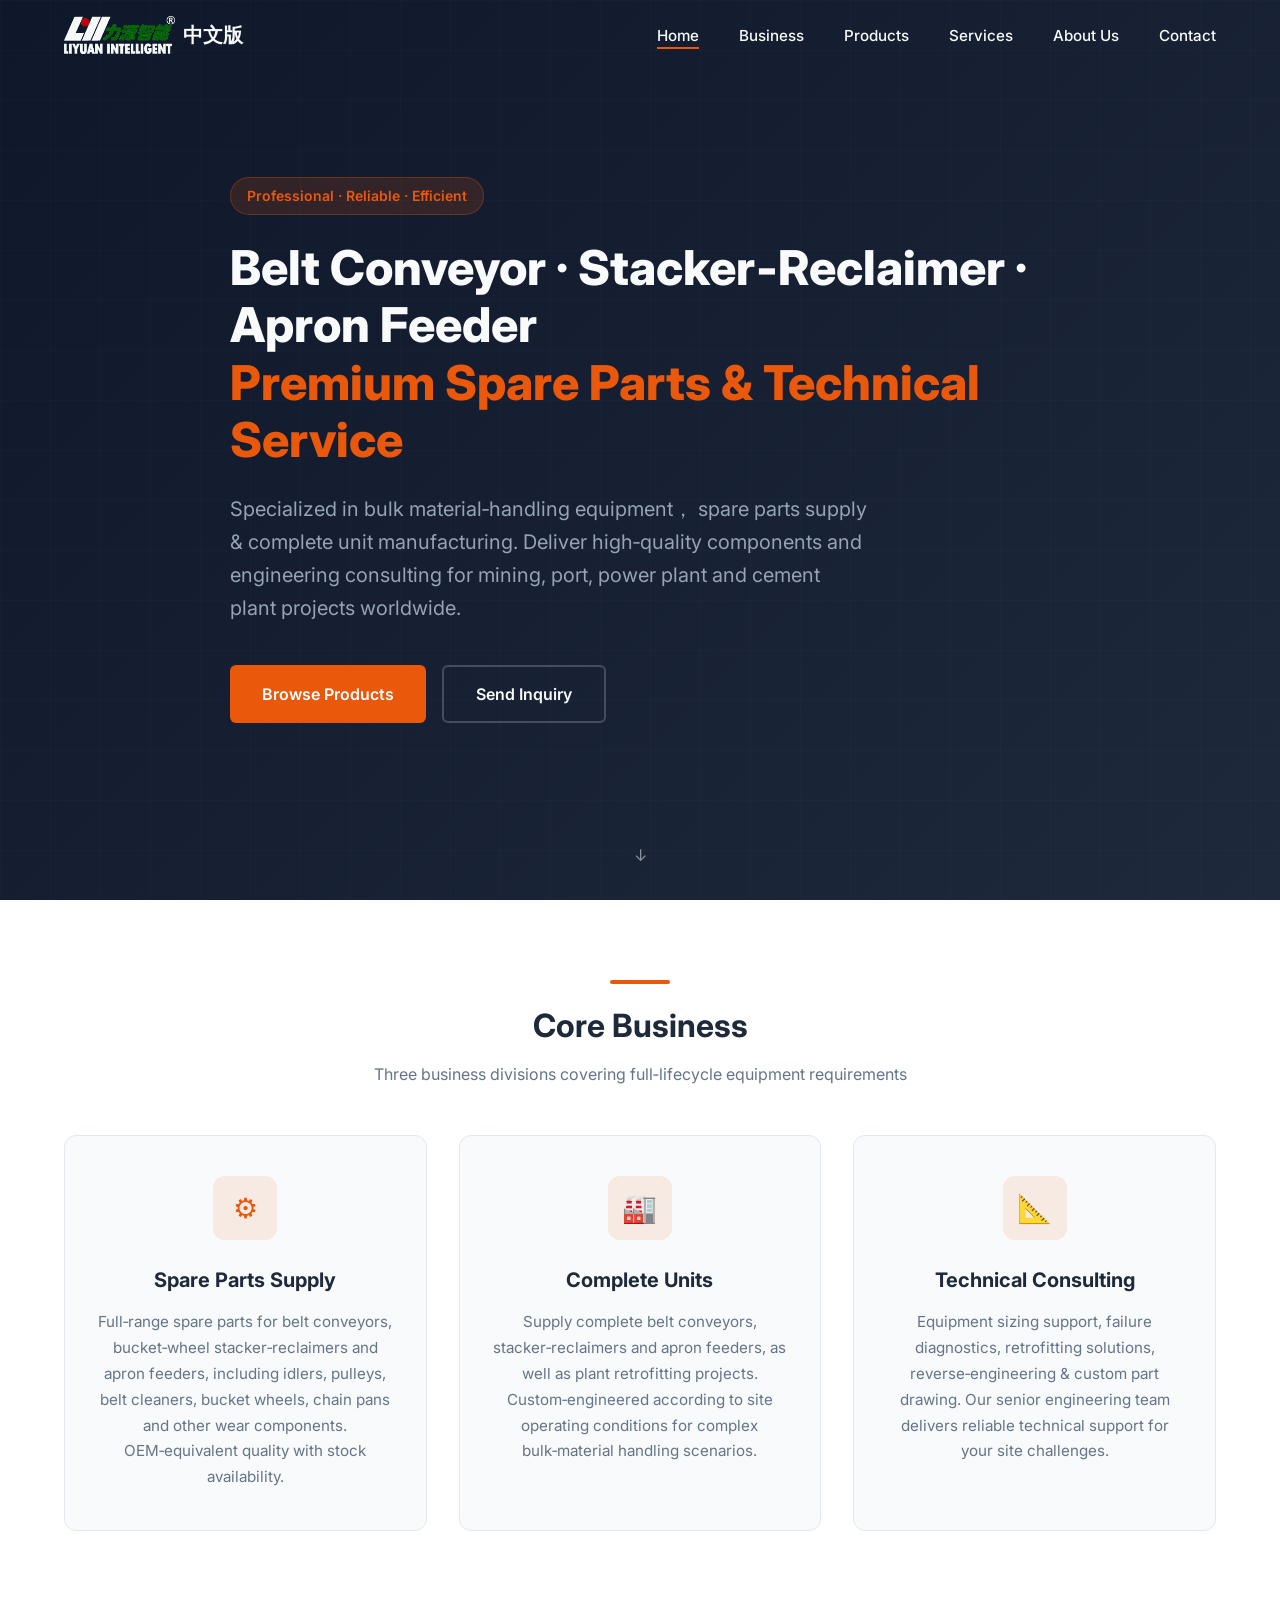
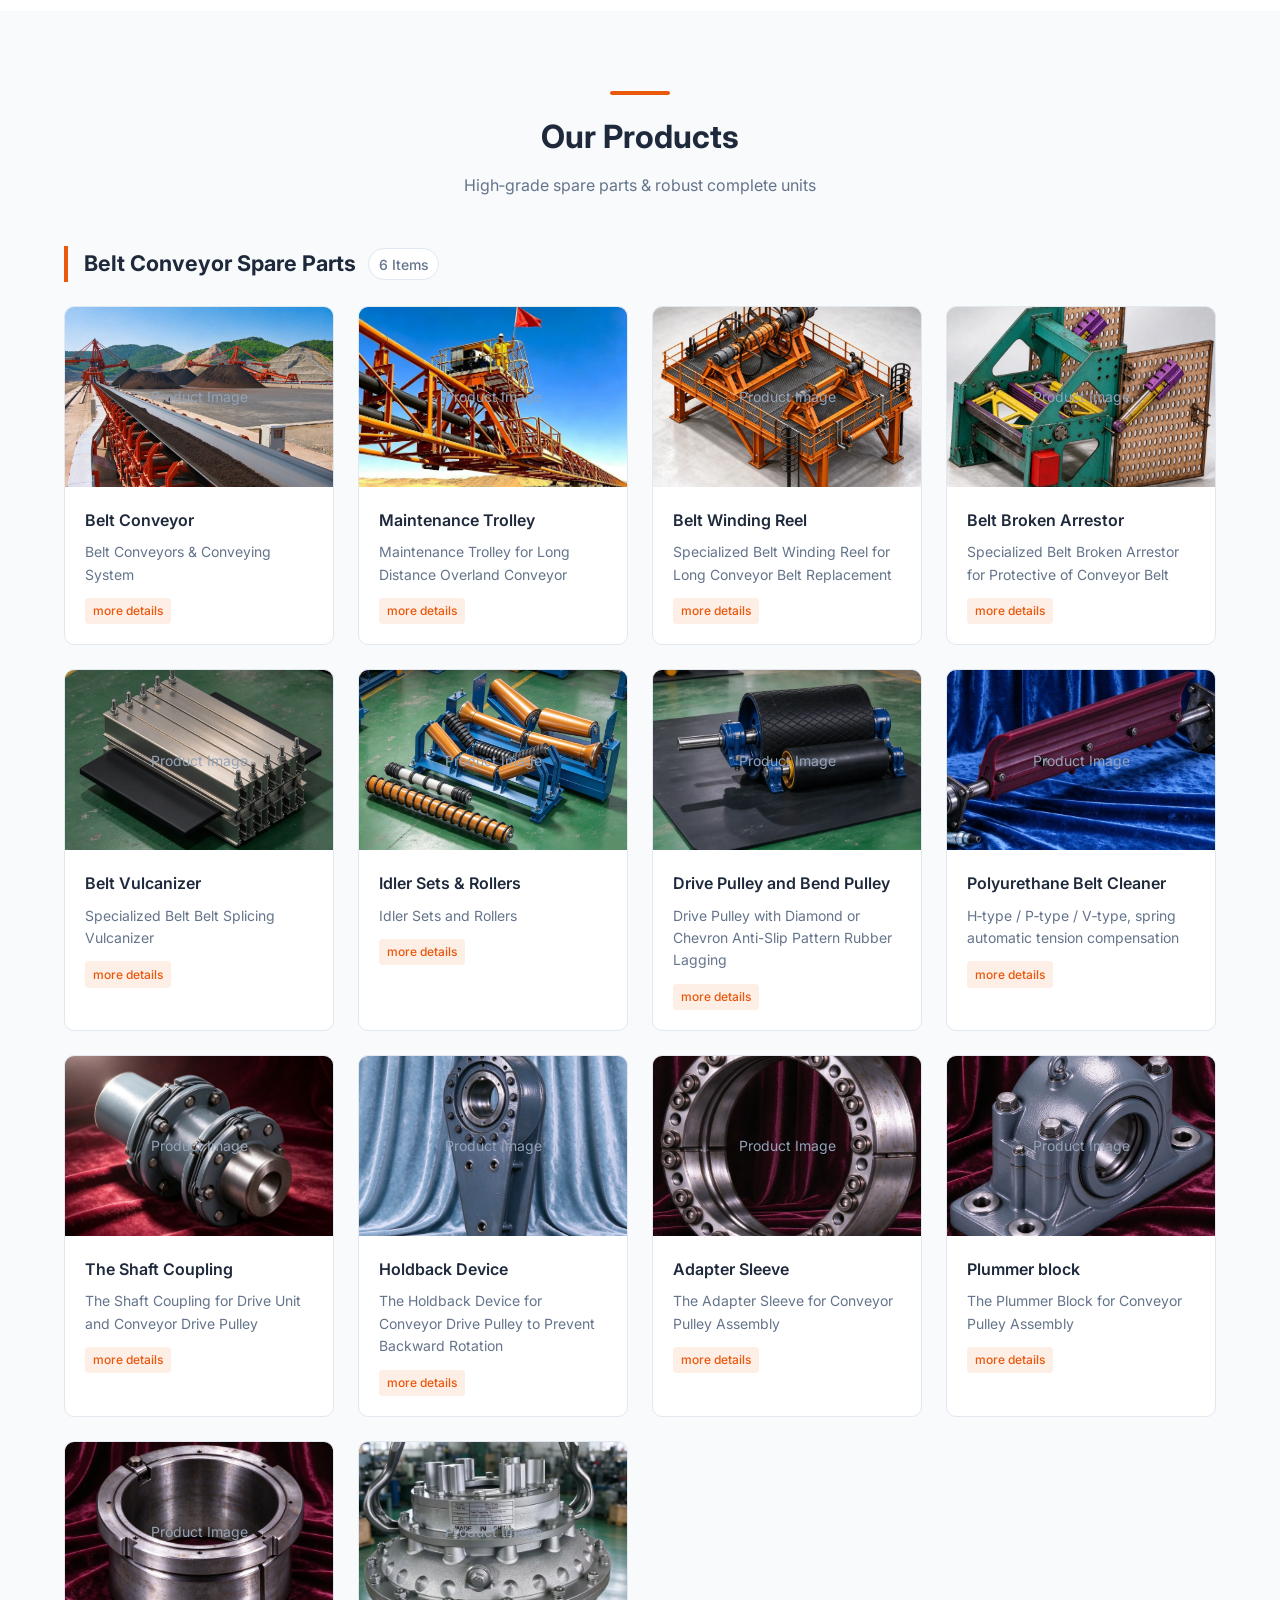
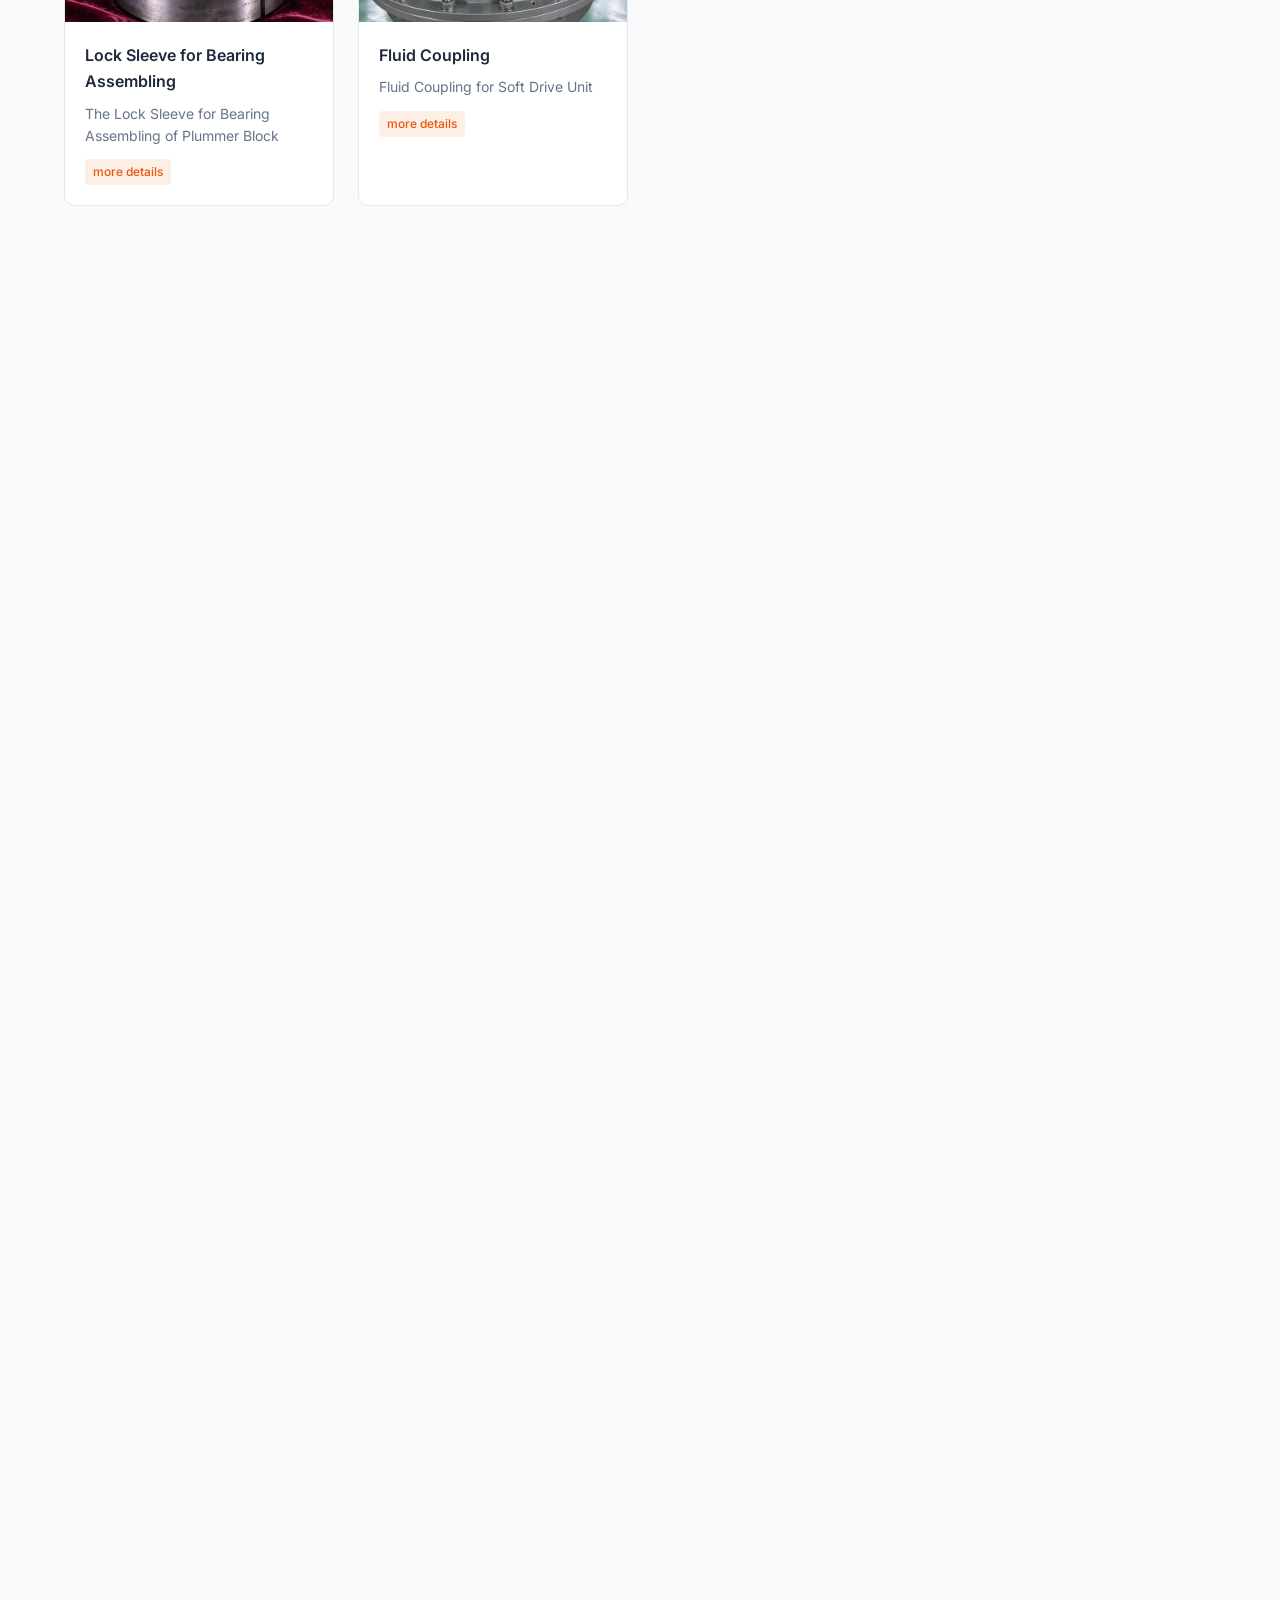
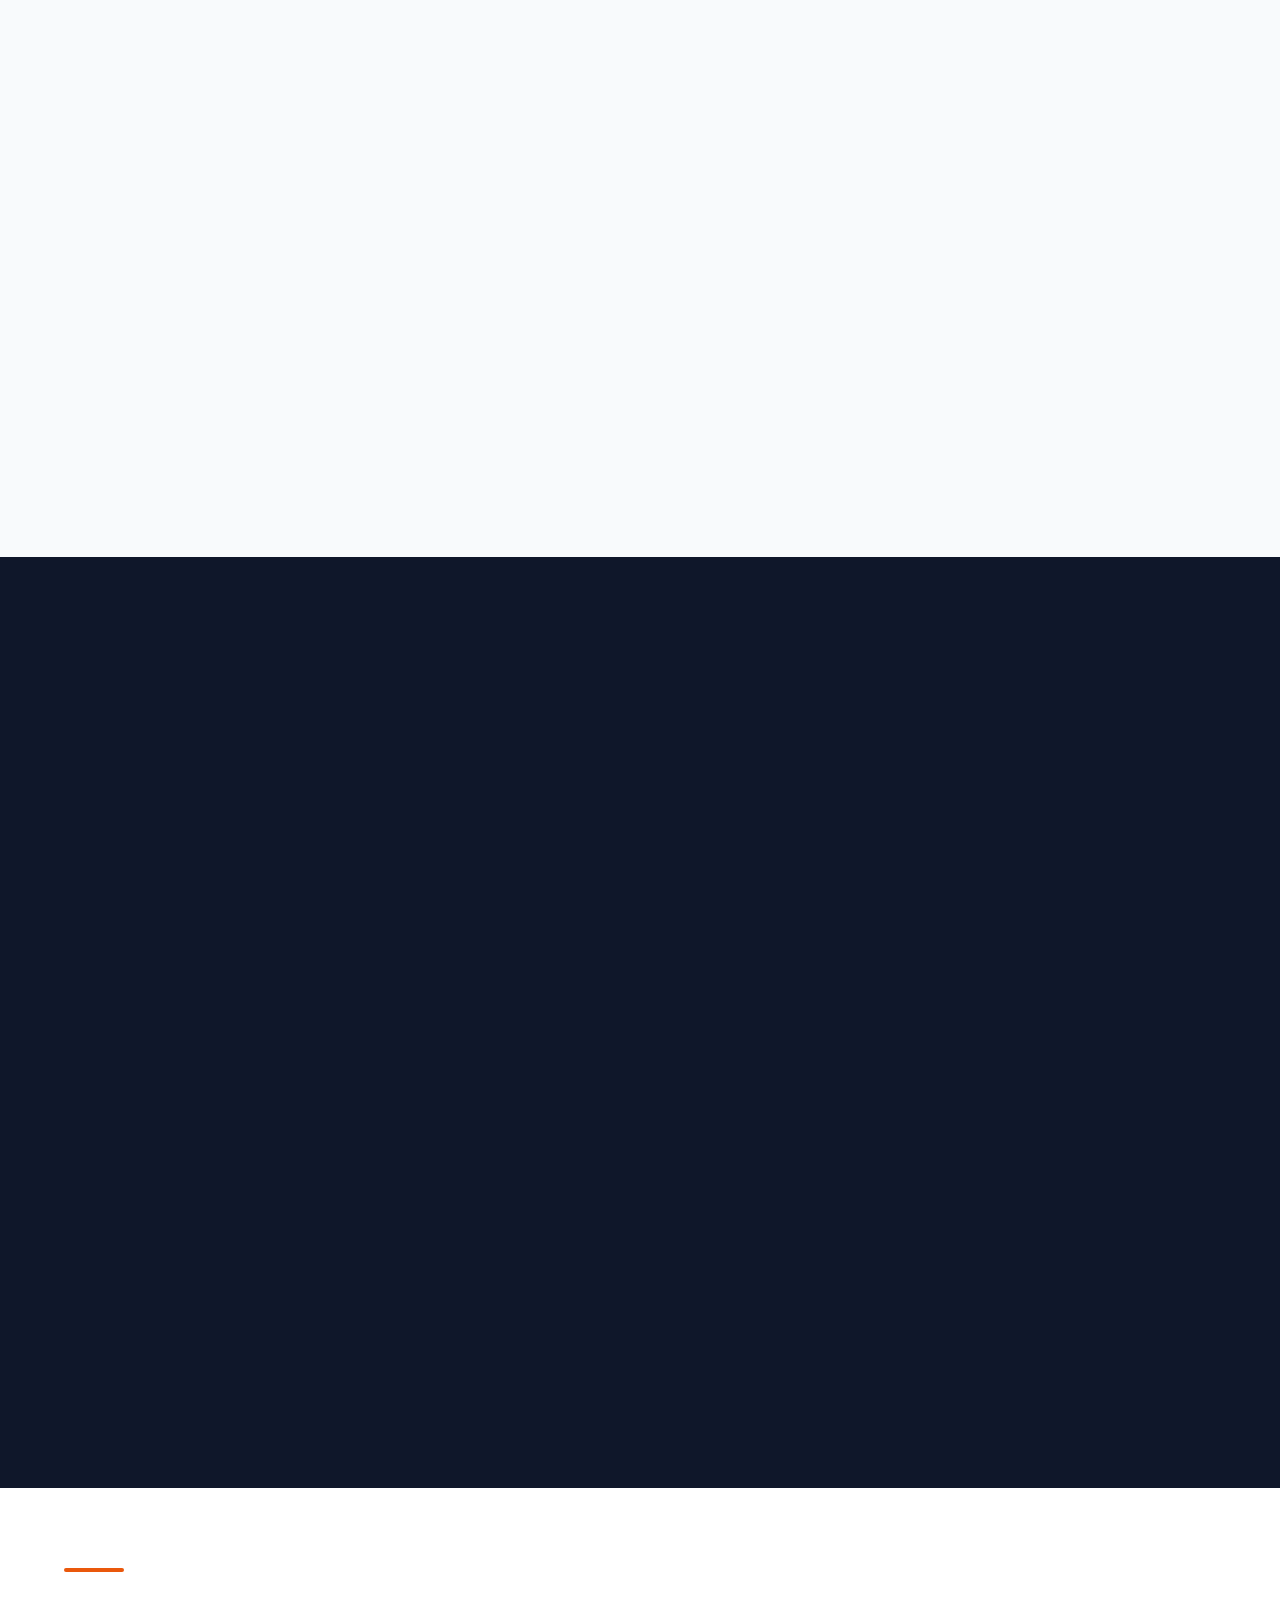
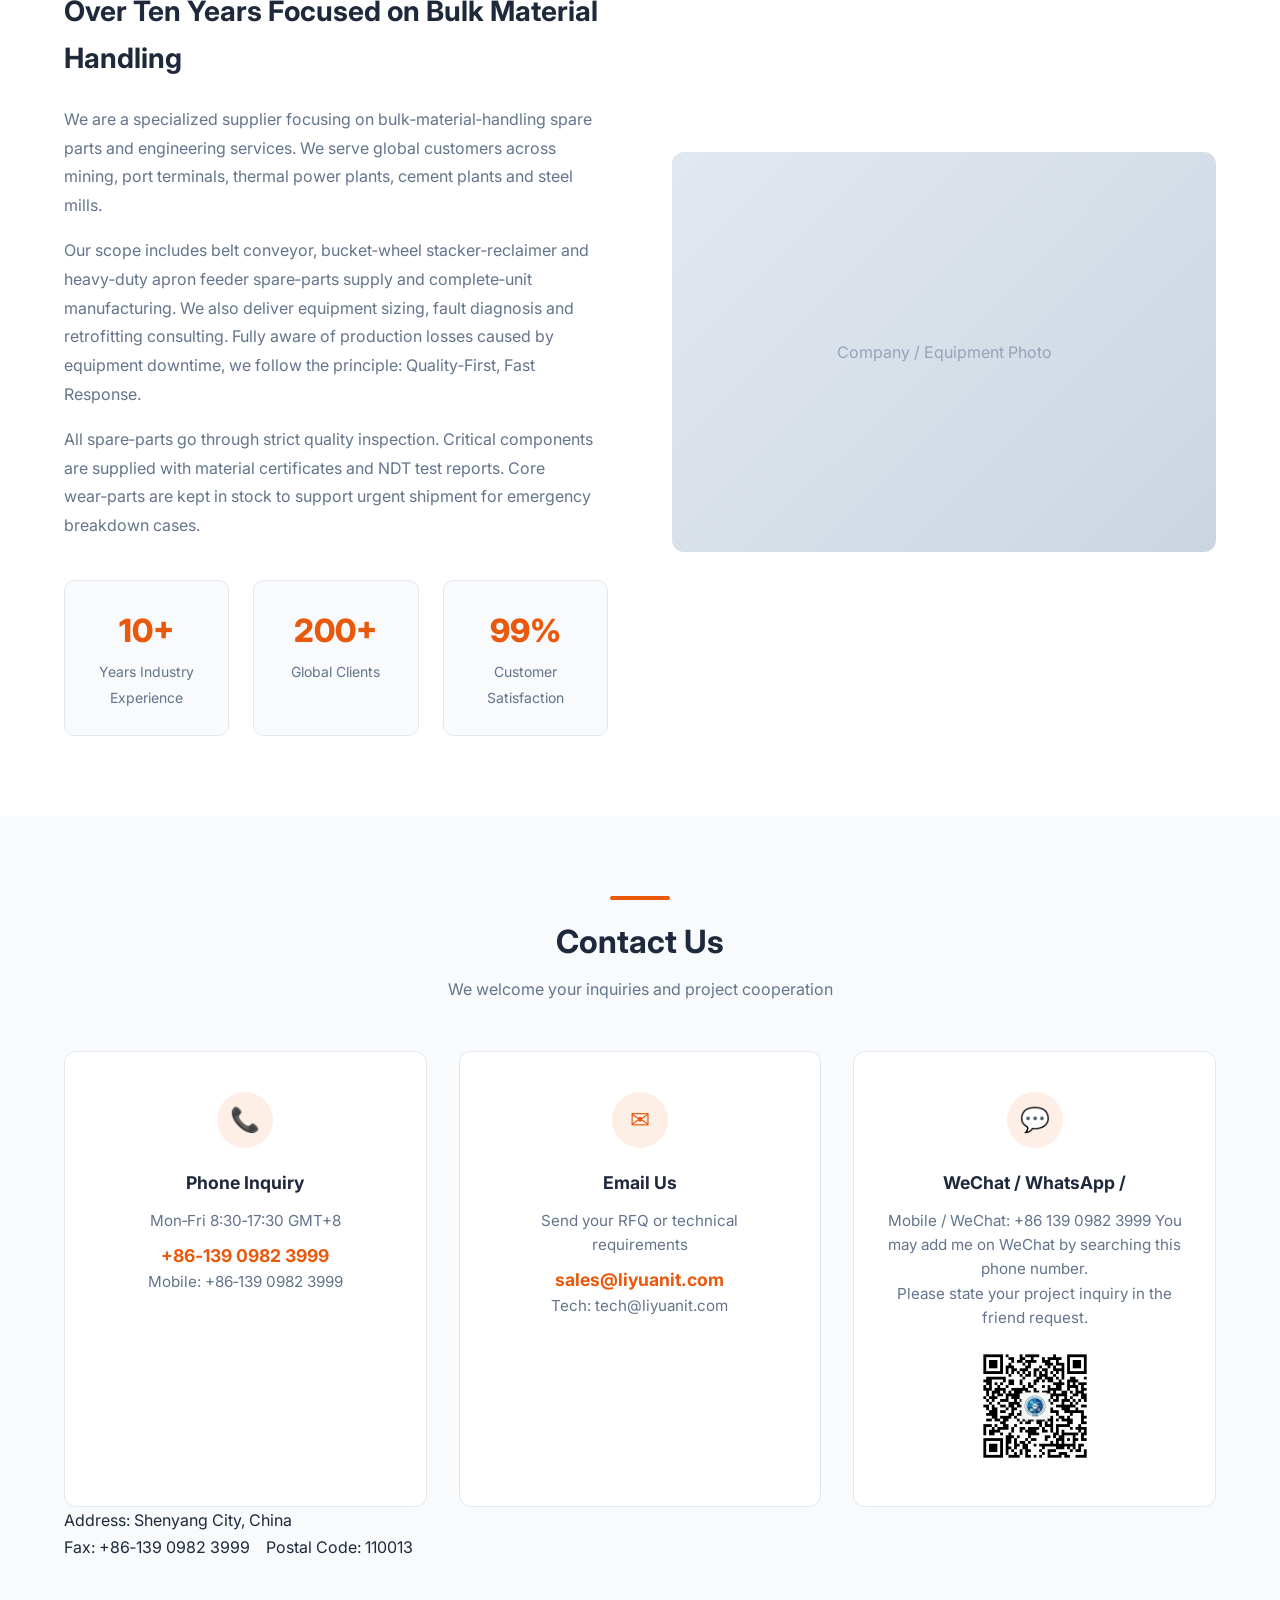
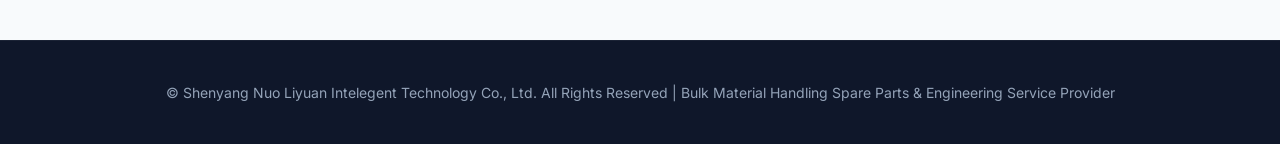
==== commit 163cf9cb: "修改后的index.html 和所有未上传的图片" ====
--- a/index.html
+++ b/index.html
@@ -216,63 +216,15 @@
                         </div>
                     </div>
 
-                    
-                  <div class="product-card">
-                        <div class="product-img"></div>
-                        <div class="product-info">
-                            <h4>Idler Sets & Rollers</h4>
-                            <p>Φ133×465mm, rubber buffer rings for heavy impact load</p>
-                            <span class="product-tag">more details</span>
-                        </div>
-                    </div>
-
-
-
-                    <div class="product-card">
-                        <div class="product-img"></div>
-                        <div class="product-info">
-                            <h4>Drive Pulley</h4>
-                            <p>Rubber lagging, wear‑resistant anti‑slip surface, multiple power ratings</p>
-                            <span class="product-tag">more details</span>
-                        </div>
-                    </div>
-
-                    <div class="product-card">
-                        <div class="product-img"></div>
-                        <div class="product-info">
-                            <h4>Polyurethane Belt Cleaner</h4>
-                            <p>H‑type / P‑type / V‑type, spring automatic tension compensation</p>
-                            <span class="product-tag">more details</span>
-                        </div>
-                    </div>
-
-
-
-                    
-                    <div class="product-card">
-                        <div class="product-img"></div>
-                        <div class="product-info">
-                            <h4>Flame‑Resistant Conveyor Belt</h4>
-                            <p>PVG / PVC solid woven, comply with MT914 industry standard</p>
-                            <span class="product-tag">more details</span>
-                        </div>
-                    </div>
-                    <div class="product-card">
-                        <div class="product-img"></div>
-                        <div class="product-info">
-                            <h4>Screw Tension Unit</h4>
-                            <p>Screw / carriage type, adjustable travel, compact structure</p>
-                            <span class="product-tag">more details</span>
-                        </div>
-                    </div>
-                    <div class="product-card">
-                        <div class="product-img"></div>
-                        <div class="product-info">
-                            <h4>Fluid Coupling</h4>
-                            <p>YOX series, soft start & overload protection function</p>
-                            <span class="product-tag">more details</span>
-                        </div>
-                    </div>
+                   <div class="product-card">
+                        <div class="product-img" style="background-image: url('img/fluid coupling.webp'); background-size: cover; background-position: center; background-repeat: no-repeat;"></div>
+                        <div class="product-info">
+                            <h4>Fluid Coupling</h4> 
+                            <p>Fluid Coupling for Soft Drive Unit </p>
+                            <span class="product-tag">more details</span>
+                        </div>
+                    </div>
+
                 </div>
             </div>
 
@@ -283,54 +235,44 @@
                     <span class="count">6 Items</span>
                 </h3>
                 <div class="product-grid">
-                    <div class="product-card">
-                        <div class="product-img"></div>
-                        <div class="product-info">
-                            <h4>Bucket Wheel Assembly</h4>
-                            <p>Q355B steel, full welded & stress‑relieved, wear‑resistant bucket teeth</p>
-                            <span class="product-tag">more details</span>
-                        </div>
-                    </div>
-                    <div class="product-card">
-                        <div class="product-img"></div>
-                        <div class="product-info">
-                            <h4>Slewing Bearing</h4>
-                            <p>Single‑row four‑point contact ball type, heavy‑load low‑speed, dust‑sealed</p>
-                            <span class="product-tag">more details</span>
-                        </div>
-                    </div>
-                    <div class="product-card">
-                        <div class="product-img"></div>
-                        <div class="product-info">
-                            <h4>Travel Drive Wheel</h4>
-                            <p>Surface quenched HRC55‑60, extended service life</p>
-                            <span class="product-tag">more details</span>
-                        </div>
-                    </div>
-                    <div class="product-card">
-                        <div class="product-img"></div>
-                        <div class="product-info">
-                            <h4>Wire Rope & Drum</h4>
-                            <p>6×37+FC galvanized rope, matched drum machining service</p>
-                            <span class="product-tag">more details</span>
-                        </div>
-                    </div>
-                    <div class="product-card">
-                        <div class="product-img"></div>
-                        <div class="product-info">
-                            <h4>Planetary Gear Reducer</h4>
-                            <p>NGW series, high transmission efficiency, heavy load capacity</p>
-                            <span class="product-tag">more details</span>
-                        </div>
-                    </div>
-                    <div class="product-card">
-                        <div class="product-img"></div>
-                        <div class="product-info">
-                            <h4>Electro‑Hydraulic Thruster</h4>
-                            <p>Ed‑series brake actuator, stable braking, fast response</p>
-                            <span class="product-tag">more details</span>
-                        </div>
-                    </div>
+
+                   <div class="product-card">
+                        <div class="product-img" style="background-image: url('img/stacker.webp'); background-size: cover; background-position: center; background-repeat: no-repeat;"></div>
+                        <div class="product-info">
+                            <h4>Stacker </h4> 
+                            <p>Stacker for Stacking of Mineral Bulk Materials </p>
+                            <span class="product-tag">more details</span>
+                        </div>
+                    </div>
+
+
+                    <div class="product-card">
+                        <div class="product-img" style="background-image: url('img/scrap reclaimer.webp'); background-size: cover; background-position: center; background-repeat: no-repeat;"></div>
+                        <div class="product-info">
+                            <h4>Bridge type Scraper Reclaimer</h4>
+                            <p>Bridge type Scraper Reclaimer for reclaiming of Mineral Bulk Materials </p>
+                            <span class="product-tag">more details</span>
+                        </div>
+                    </div>
+
+                    <div class="product-card">
+                        <div class="product-img" style="background-image: url('img/bucket wheel.webp'); background-size: cover; background-position: center; background-repeat: no-repeat;"></div>
+                        <div class="product-info">
+                            <h4>B.W. Stacker cum Reclaimer</h4>
+                            <p>Bucket Wheel stacker cum Reclaimer for Mineral Bulk Materials </p>
+                            <span class="product-tag">more details</span>
+                        </div>
+                    </div>
+
+                    <div class="product-card">
+                        <div class="product-img" style="background-image: url('img/bucket reclaimer.webp'); background-size: cover; background-position: center; background-repeat: no-repeat;"></div>
+                        <div class="product-info">
+                            <h4> Buckets of Reclaimer</h4>
+                            <p>The Buckets of Reclaimer for Reclaiming of Mineral Bulk Materials </p>
+                            <span class="product-tag">more details</span>
+                        </div>
+                    </div>
+
                 </div>
             </div>
 
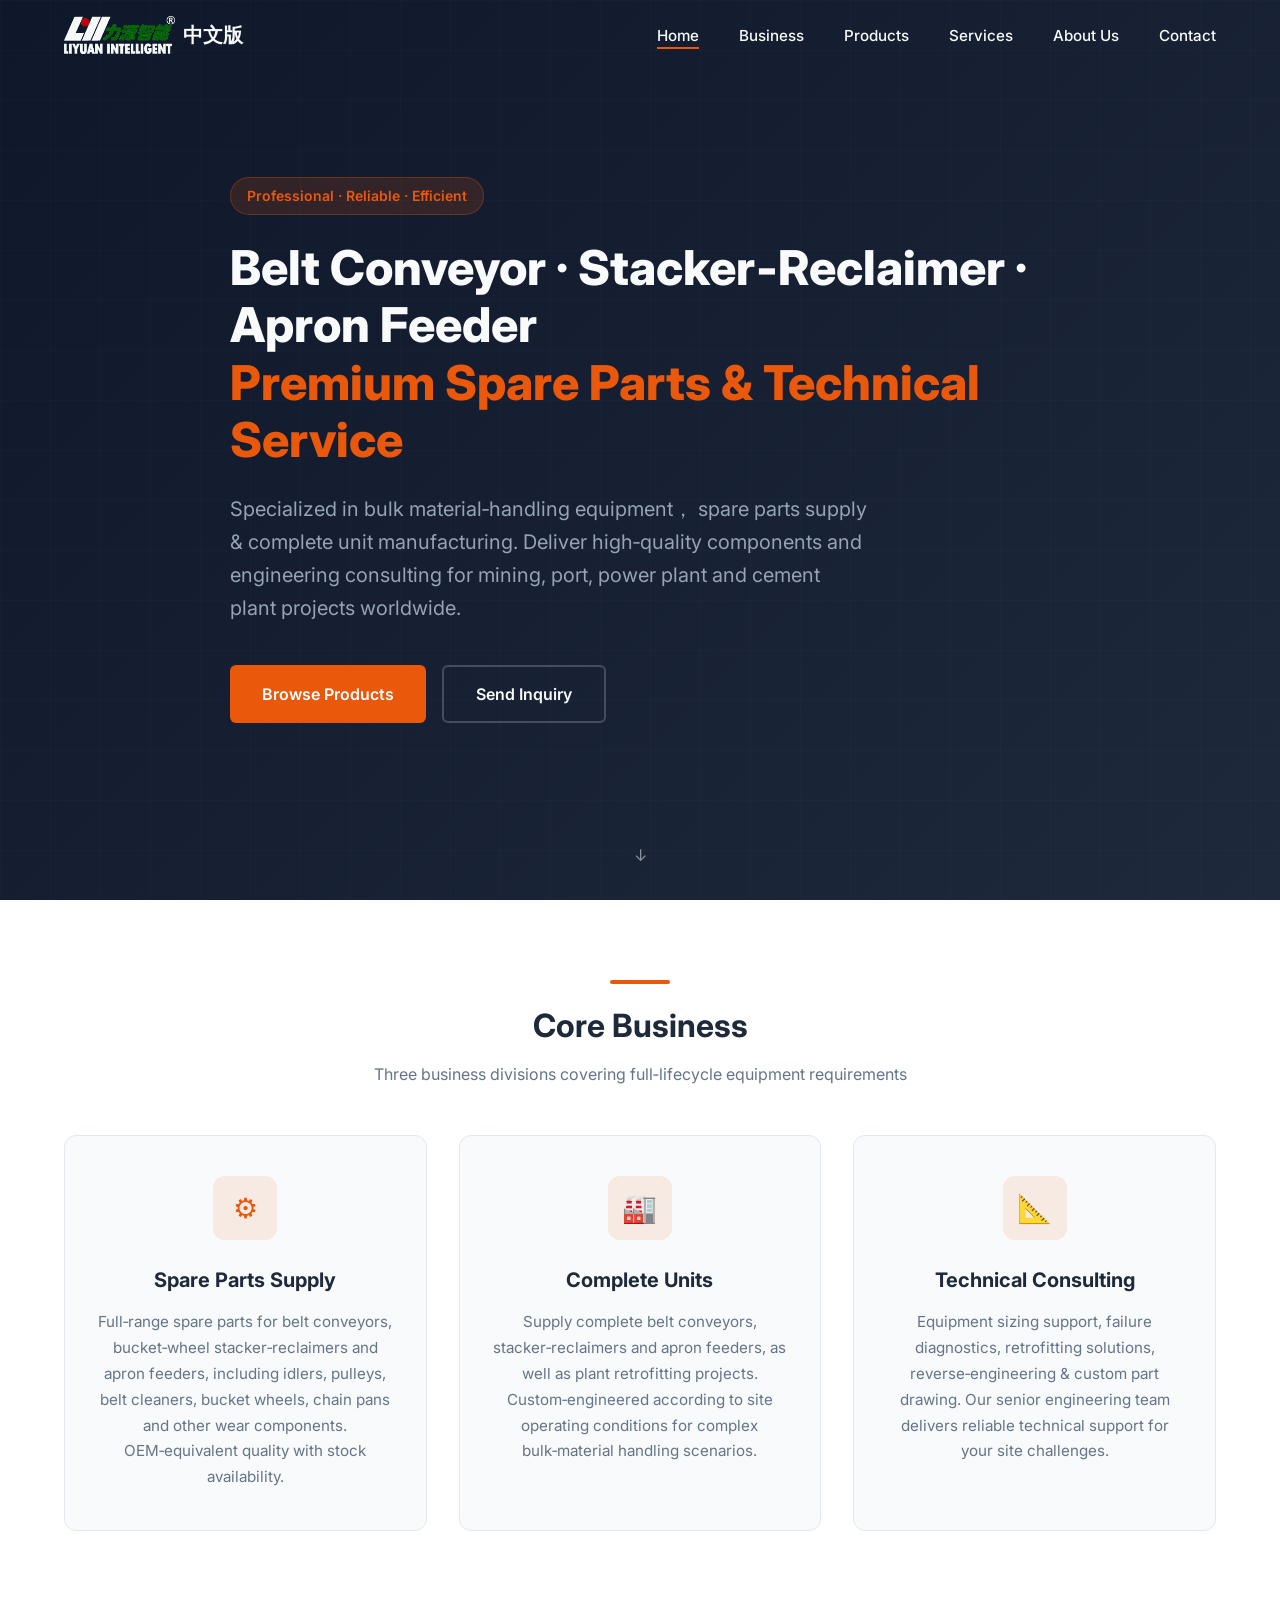
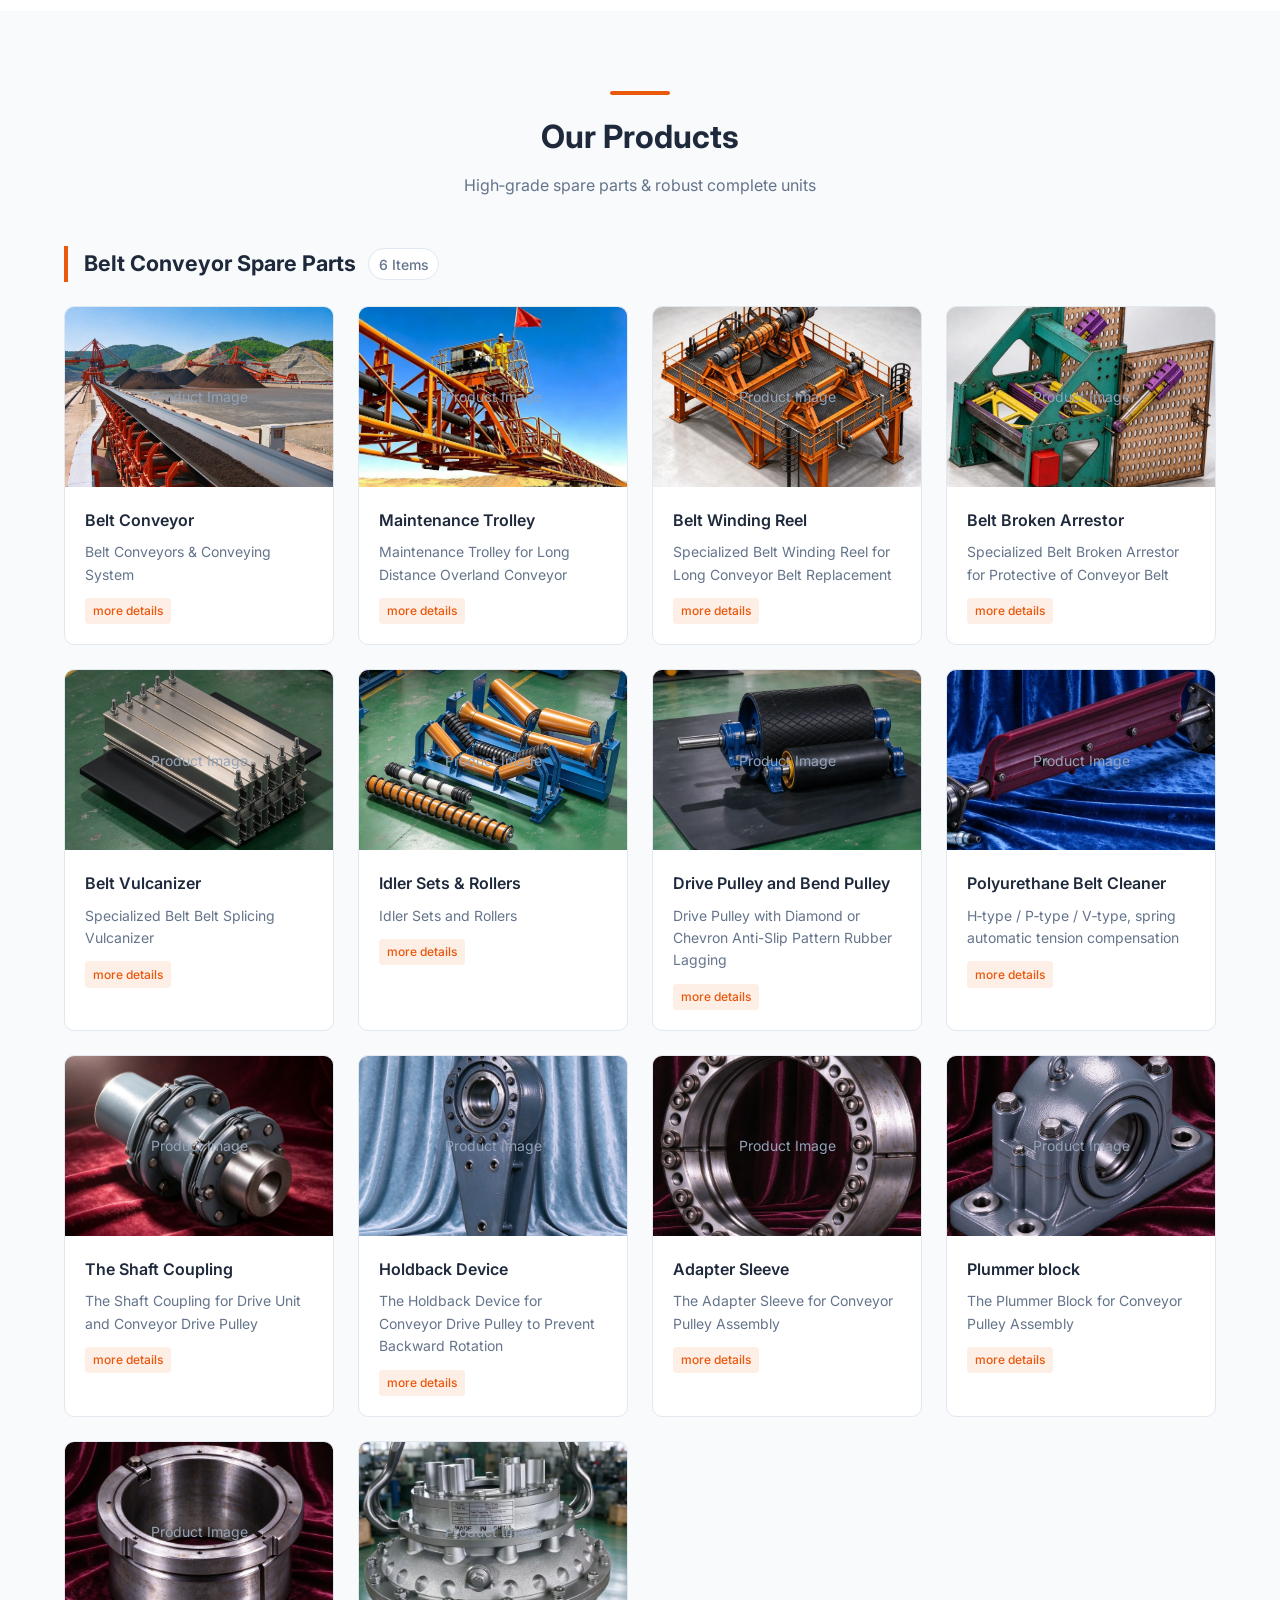
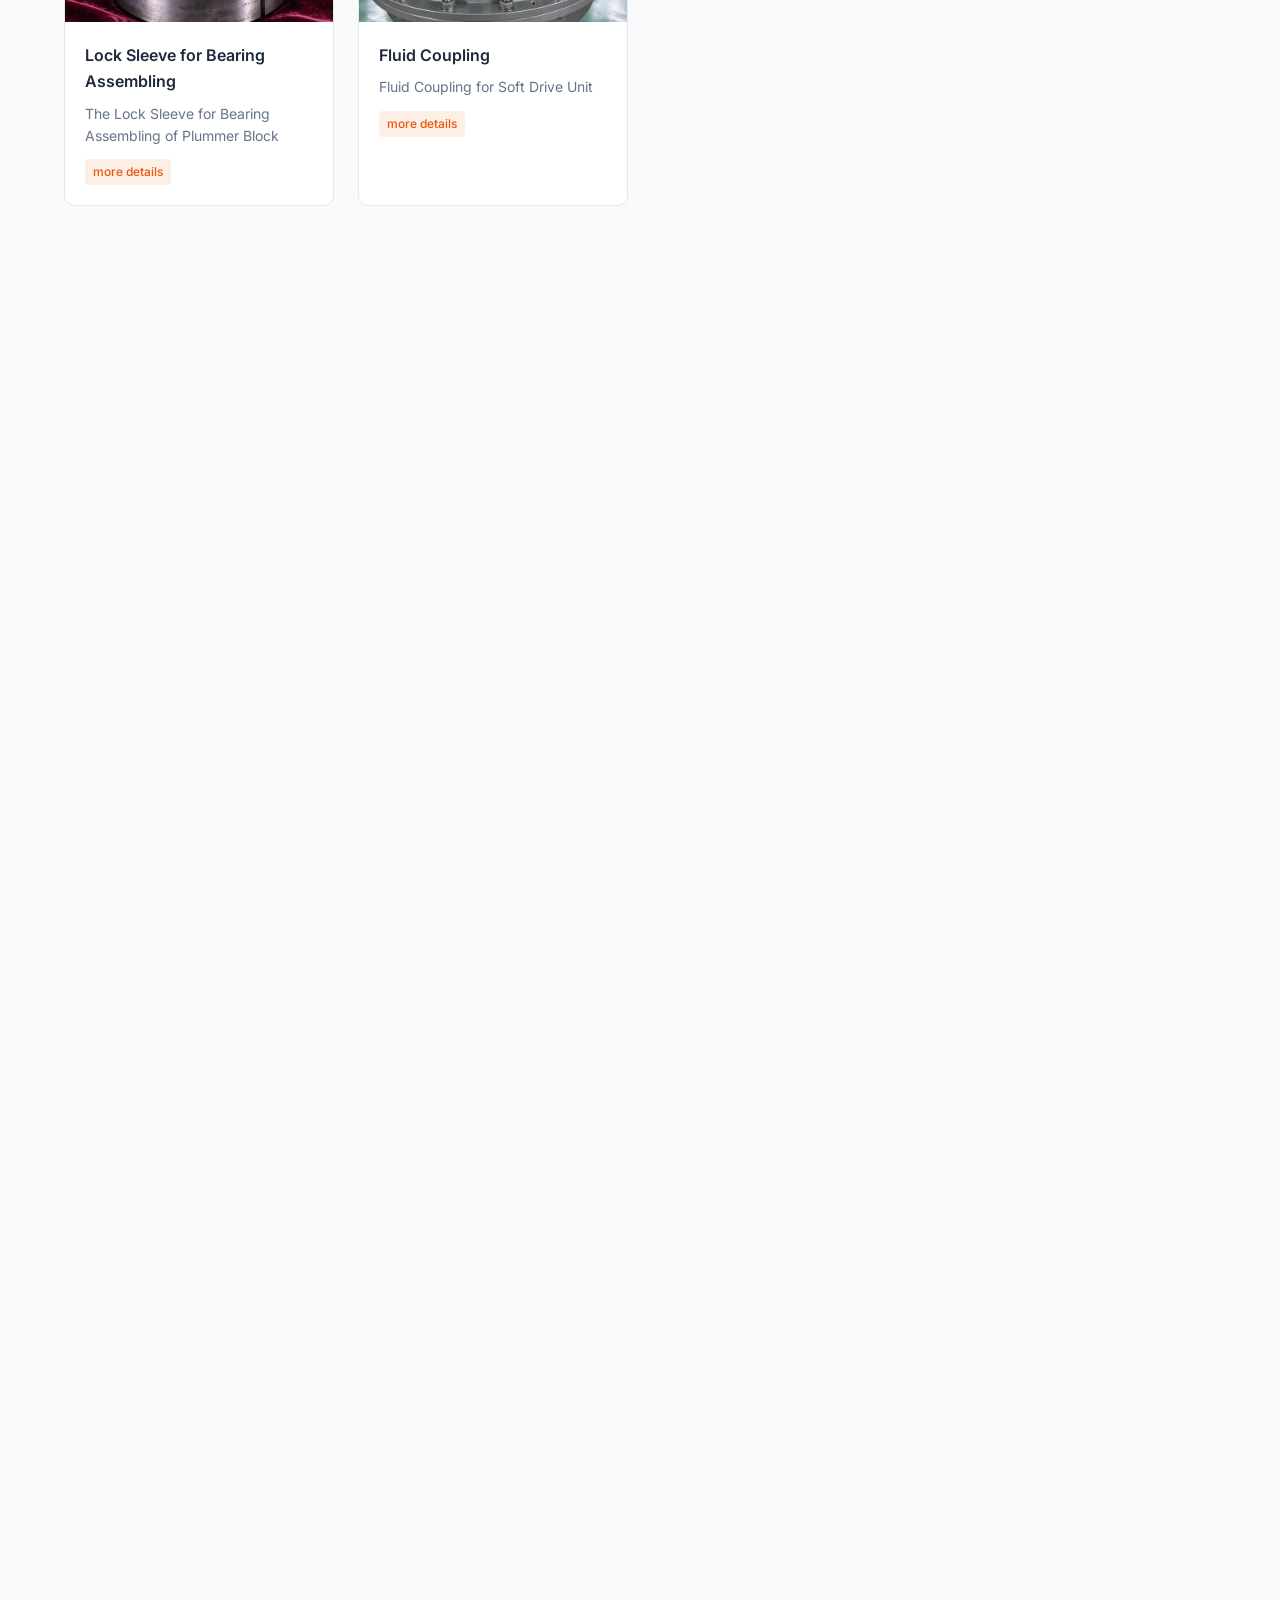
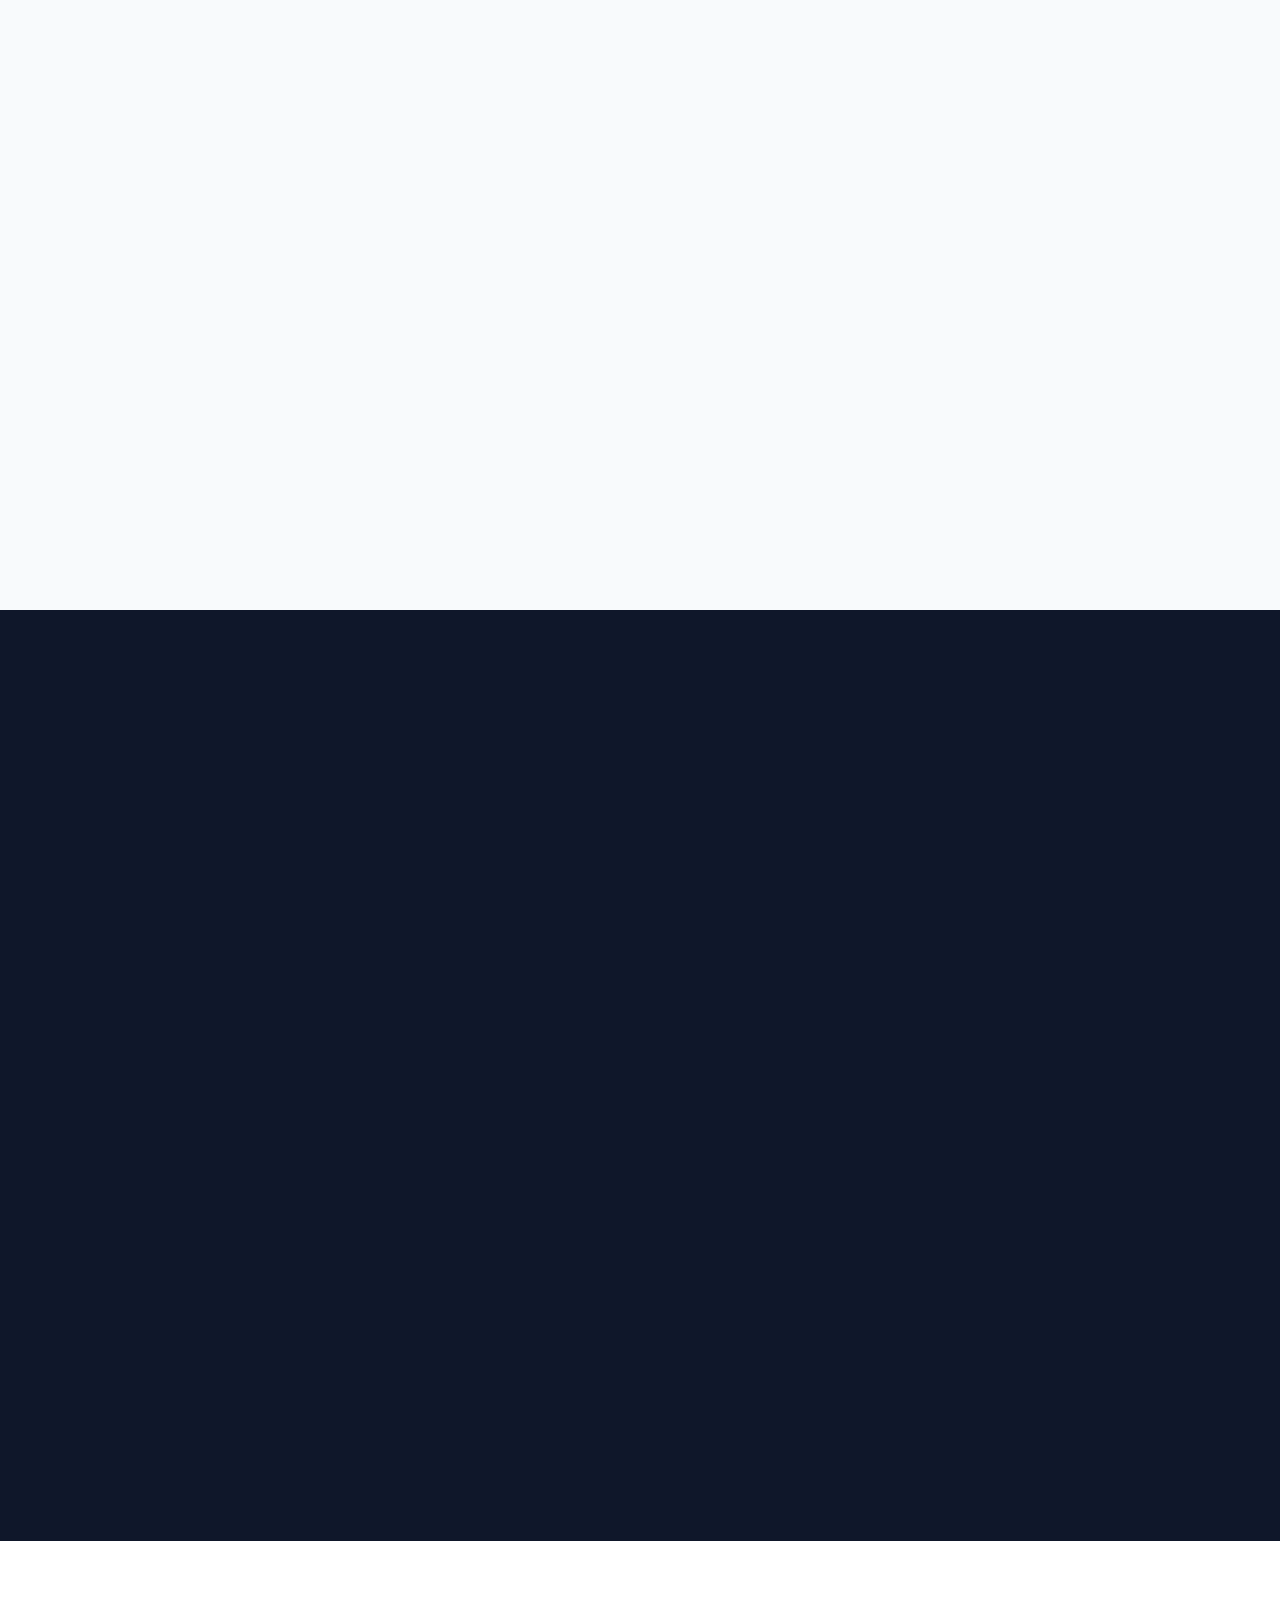
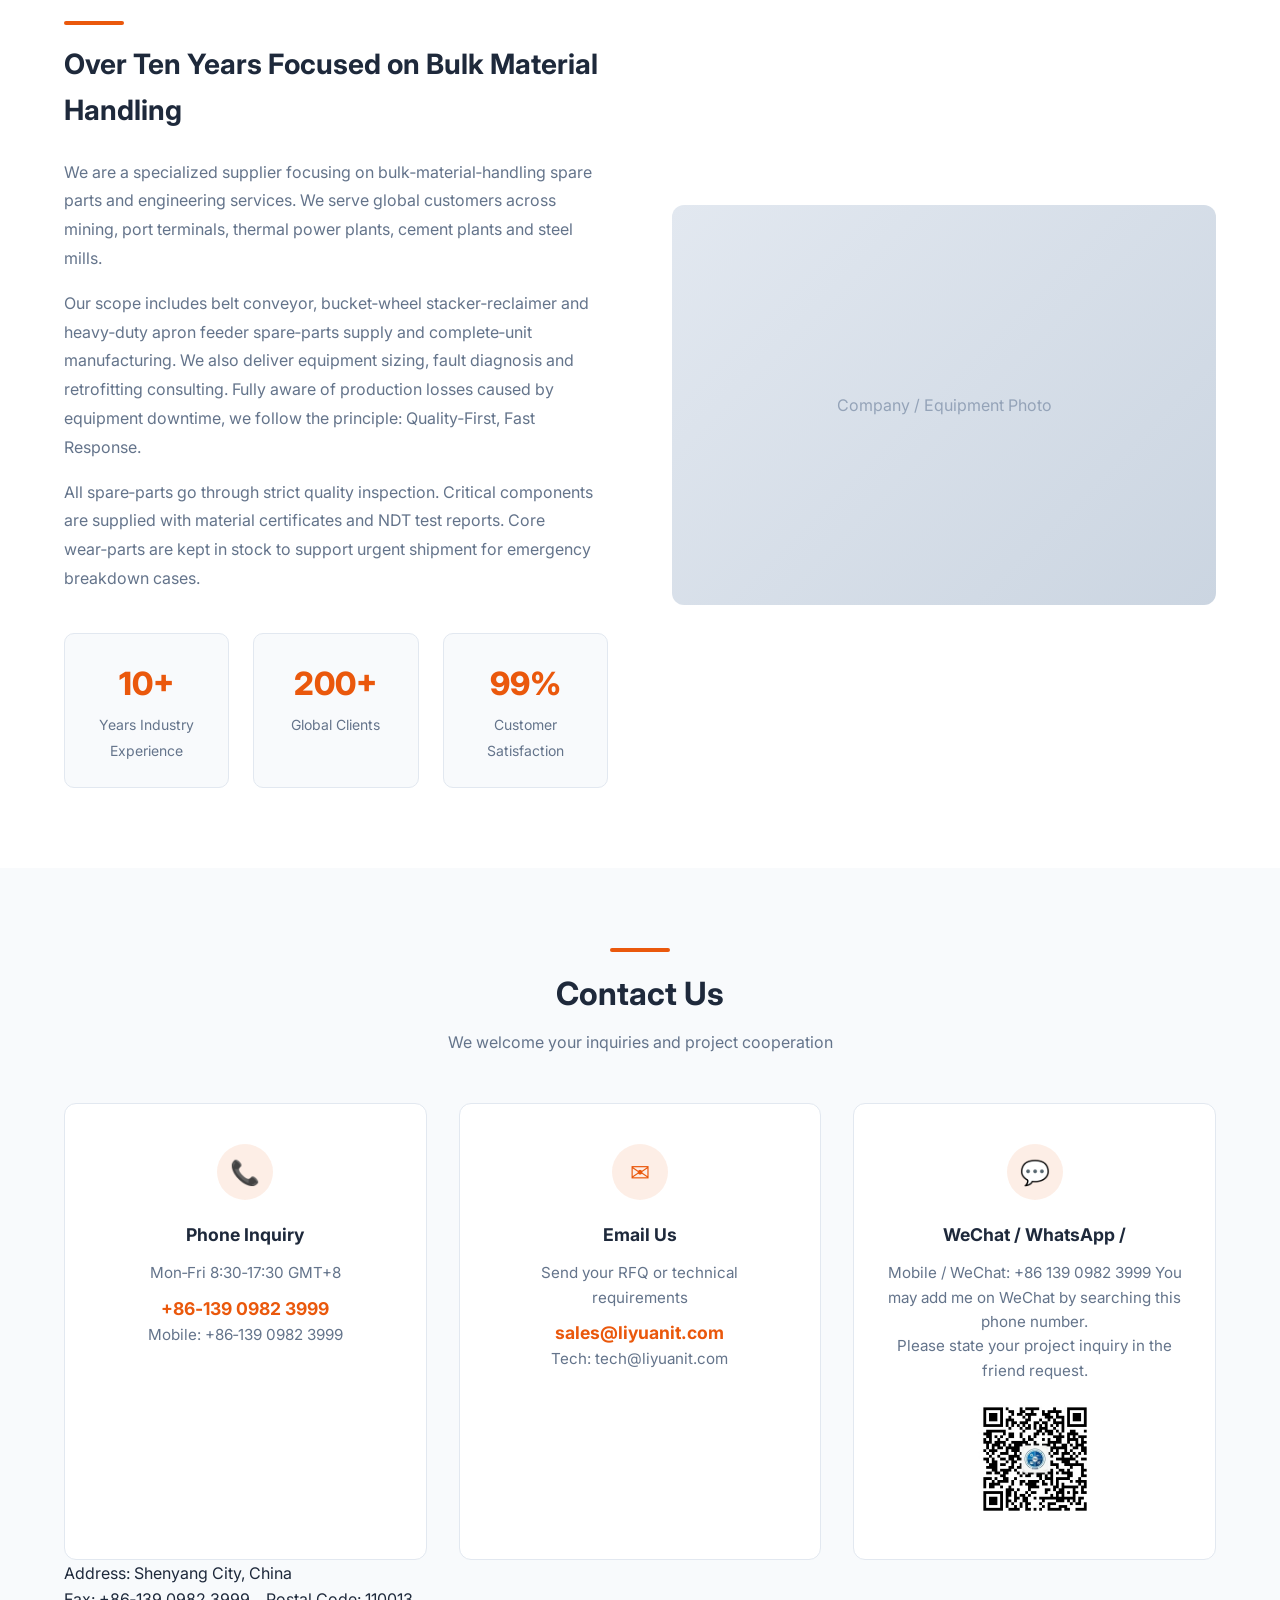
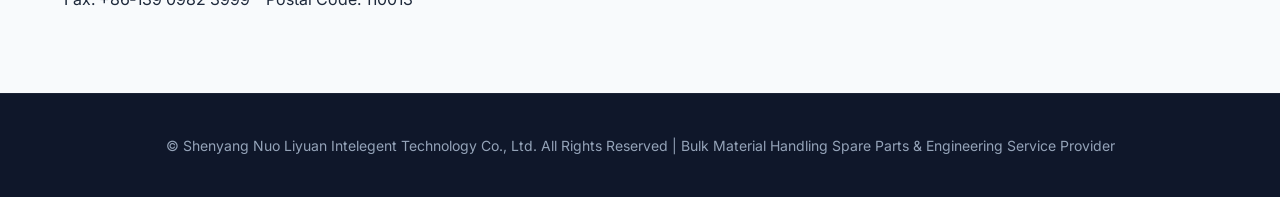
==== commit b6e72ca5: "新添加的图片和主页" ====
--- a/index.html
+++ b/index.html
@@ -268,7 +268,7 @@
                         <div class="product-img" style="background-image: url('img/bucket reclaimer.webp'); background-size: cover; background-position: center; background-repeat: no-repeat;"></div>
                         <div class="product-info">
                             <h4> Buckets of Reclaimer</h4>
-                            <p>The Buckets of Reclaimer for Reclaiming of Mineral Bulk Materials </p>
+                            <p>The Buckets of Bridge TypeReclaimer for Reclaiming of Mineral Bulk Materials </p>
                             <span class="product-tag">more details</span>
                         </div>
                     </div>
@@ -283,54 +283,62 @@
                     <span class="count">6 Items</span>
                 </h3>
                 <div class="product-grid">
-                    <div class="product-card">
-                        <div class="product-img"></div>
-                        <div class="product-info">
-                            <h4>Heavy‑Duty Apron Pan</h4>
-                            <p>40Cr steel quenched & tempered, high tensile strength</p>
-                            <span class="product-tag">more details</span>
-                        </div>
-                    </div>
-                    <div class="product-card">
-                        <div class="product-img"></div>
-                        <div class="product-info">
-                            <h4>Forged Chain</h4>
-                            <p>φ30‑φ50, high breaking load, wear‑resistant pins & bushes</p>
-                            <span class="product-tag">more details</span>
-                        </div>
-                    </div>
-                    <div class="product-card">
-                        <div class="product-img"></div>
-                        <div class="product-info">
-                            <h4>Support Roller Assembly</h4>
-                            <p>Double‑row tapered roller bearing, dust‑proof seal, long maintenance interval</p>
-                            <span class="product-tag">more details</span>
-                        </div>
-                    </div>
-                    <div class="product-card">
-                        <div class="product-img"></div>
-                        <div class="product-info">
-                            <h4>Return Idler</h4>
-                            <p>Support return chain path, reduce abrasion, stable operation</p>
-                            <span class="product-tag">more details</span>
-                        </div>
-                    </div>
-                    <div class="product-card">
-                        <div class="product-img"></div>
-                        <div class="product-info">
-                            <h4>Trough Pan & Guide Rail</h4>
-                            <p>High‑manganese cast steel, impact‑wear resistant, drawing‑based manufacturing</p>
-                            <span class="product-tag">more details</span>
-                        </div>
-                    </div>
-                    <div class="product-card">
-                        <div class="product-img"></div>
-                        <div class="product-info">
-                            <h4>Drive Sprocket</h4>
-                            <p>Tooth surface quenched, precise chain meshing, high transmission efficiency</p>
-                            <span class="product-tag">more details</span>
-                        </div>
-                    </div>
+
+                    <div class="product-card">
+                        <div class="product-img" style="background-image: url('img/apron feeder.webp'); background-size: cover; background-position: center; background-repeat: no-repeat;"></div>
+                        <div class="product-info">
+                            <h4> Apron Feeder</h4>
+                            <p>Heavy‑Duty Apron Feeder for Feeding of Mineral Materials to Crushers </p>
+                            <span class="product-tag">more details</span>
+                        </div>
+                    </div>
+
+                    <div class="product-card">
+                        <div class="product-img" style="background-image: url('img/pan.webp'); background-size: cover; background-position: center; background-repeat: no-repeat;"></div>
+                        <div class="product-info">
+                            <h4> Pan of Apron Feeder</h4>
+                            <p> The pan of the heavy duty apron feeder </p>
+                            <span class="product-tag">more details</span>
+                        </div>
+                    </div>
+
+                    <div class="product-card">
+                        <div class="product-img" style="background-image: url('img/shaft sprocket.webp'); background-size: cover; background-position: center; background-repeat: no-repeat;"></div>
+                        <div class="product-info">
+                            <h4> Main Drive Shaft of Apron Feeder</h4>
+                            <p> The main drive shaft and sprockets of heavy duty apron feeder </p>
+                            <span class="product-tag">more details</span>
+                        </div>
+                    </div>
+
+                    <div class="product-card">
+                        <div class="product-img" style="background-image: url('img/support roller.webp'); background-size: cover; background-position: center; background-repeat: no-repeat;"></div>
+                        <div class="product-info">
+                            <h4> Support Roller of Apron Feeder</h4>
+                            <p> Support roller located beneath the chain tracks of heavy-duty apron feeder </p>
+                            <span class="product-tag">more details</span>
+                        </div>
+                    </div>
+
+                    <div class="product-card">
+                        <div class="product-img" style="background-image: url('img/af assembling.webp'); background-size: cover; background-position: center; background-repeat: no-repeat;"></div>
+                        <div class="product-info">
+                            <h4> Assembling of An Apron Feeder</h4>
+                            <p> An apron feeder assembled in shop with all necessary parts </p>
+                            <span class="product-tag">more details</span>
+                        </div>
+                    </div>
+
+                    <div class="product-card">
+                        <div class="product-img" style="background-image: url('img/chain tracks.webp'); background-size: cover; background-position: center; background-repeat: no-repeat;"></div>
+                        <div class="product-info">
+                            <h4> Chain Tracks of Heavy Duty Apron Feeder</h4>
+                            <p> Chain tracks of heavy-duty apron feeder for feeding of mineral materials to crusher </p>
+                            <span class="product-tag">more details</span>
+                        </div>
+                    </div>
+
+
                 </div>
             </div>
 
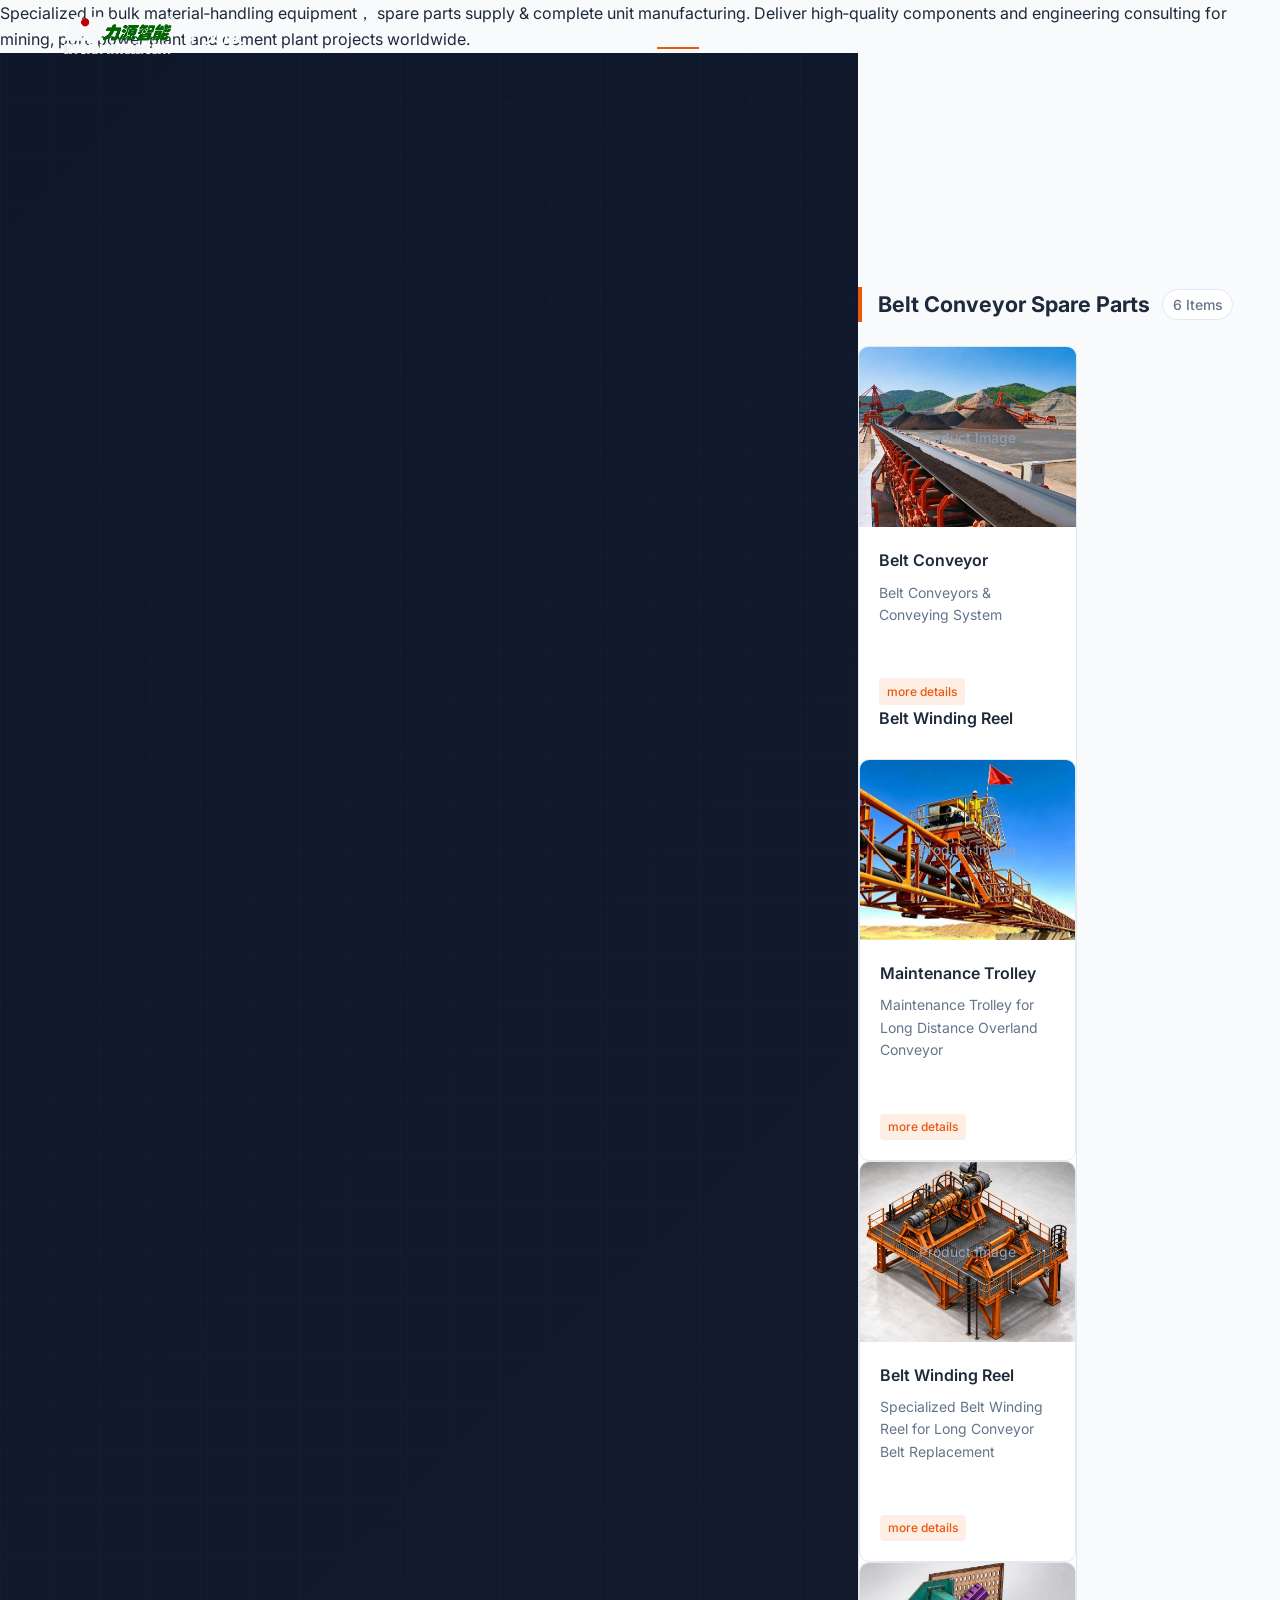
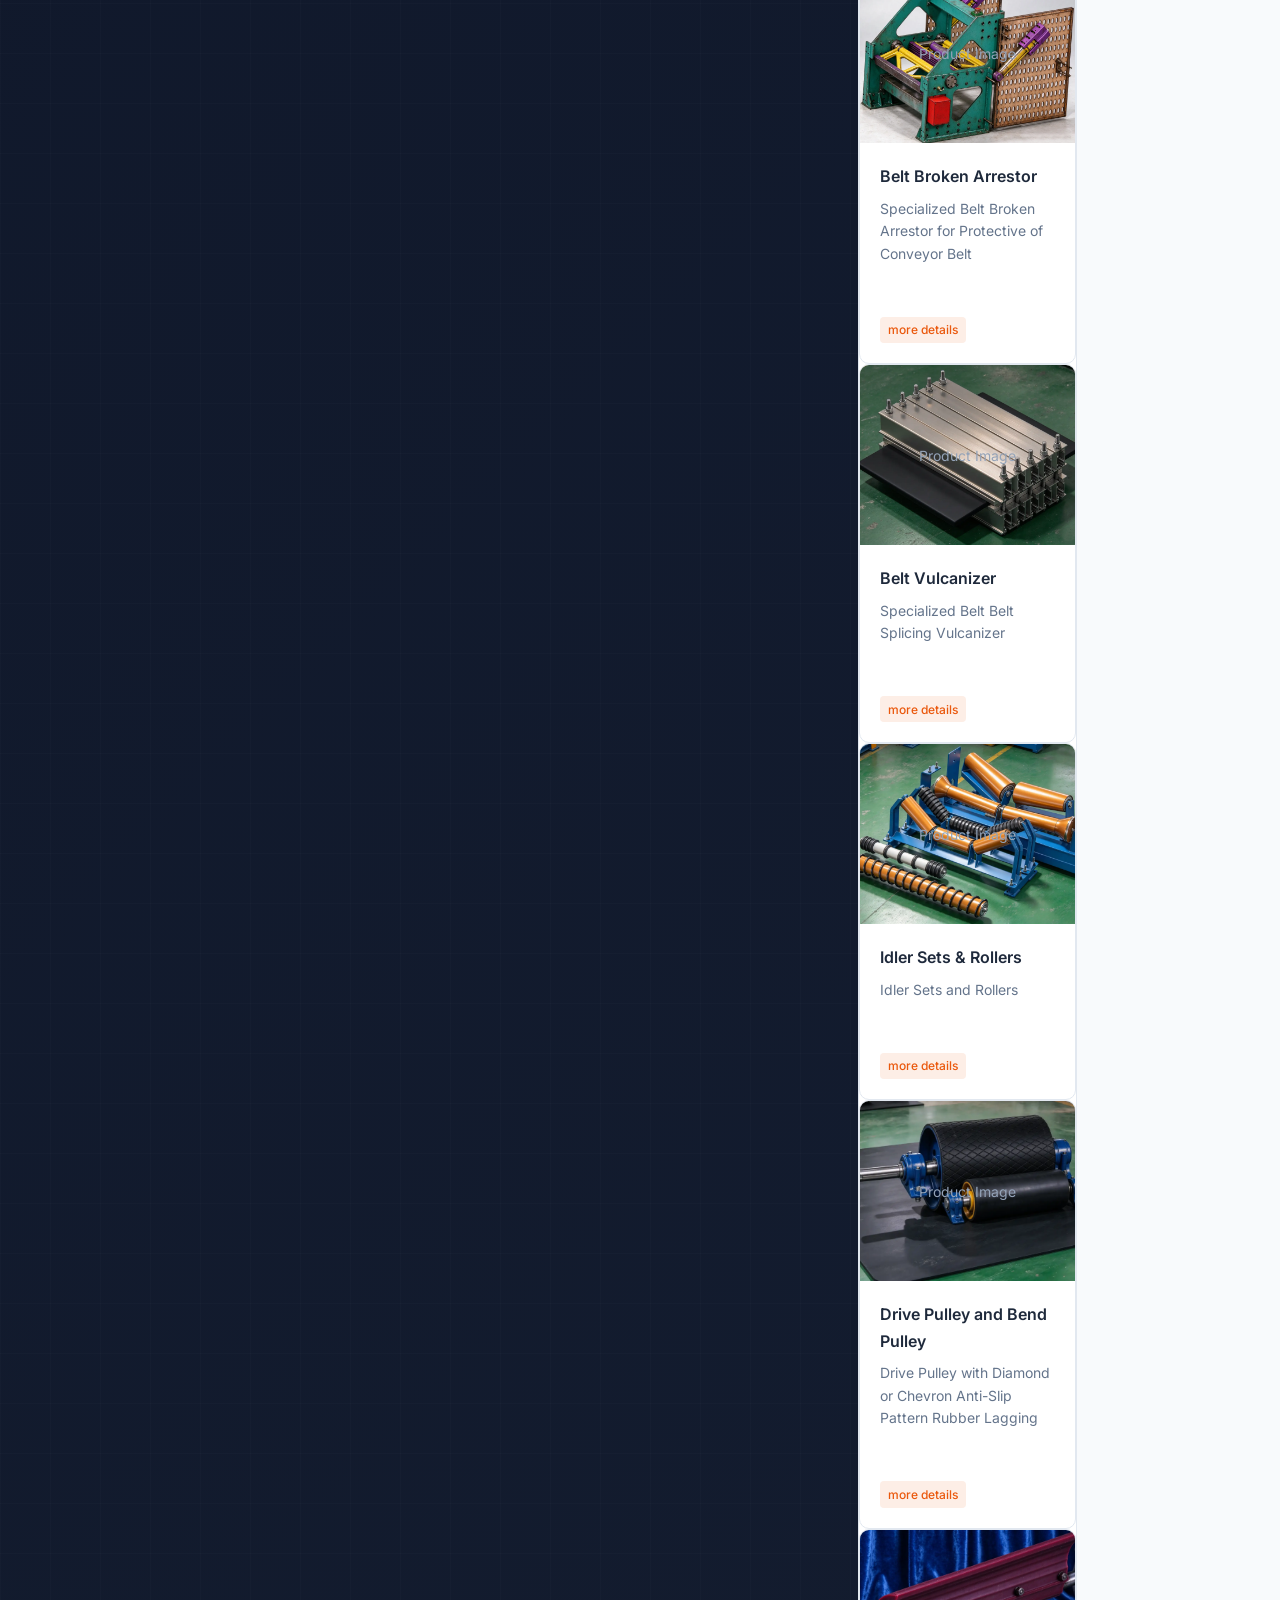
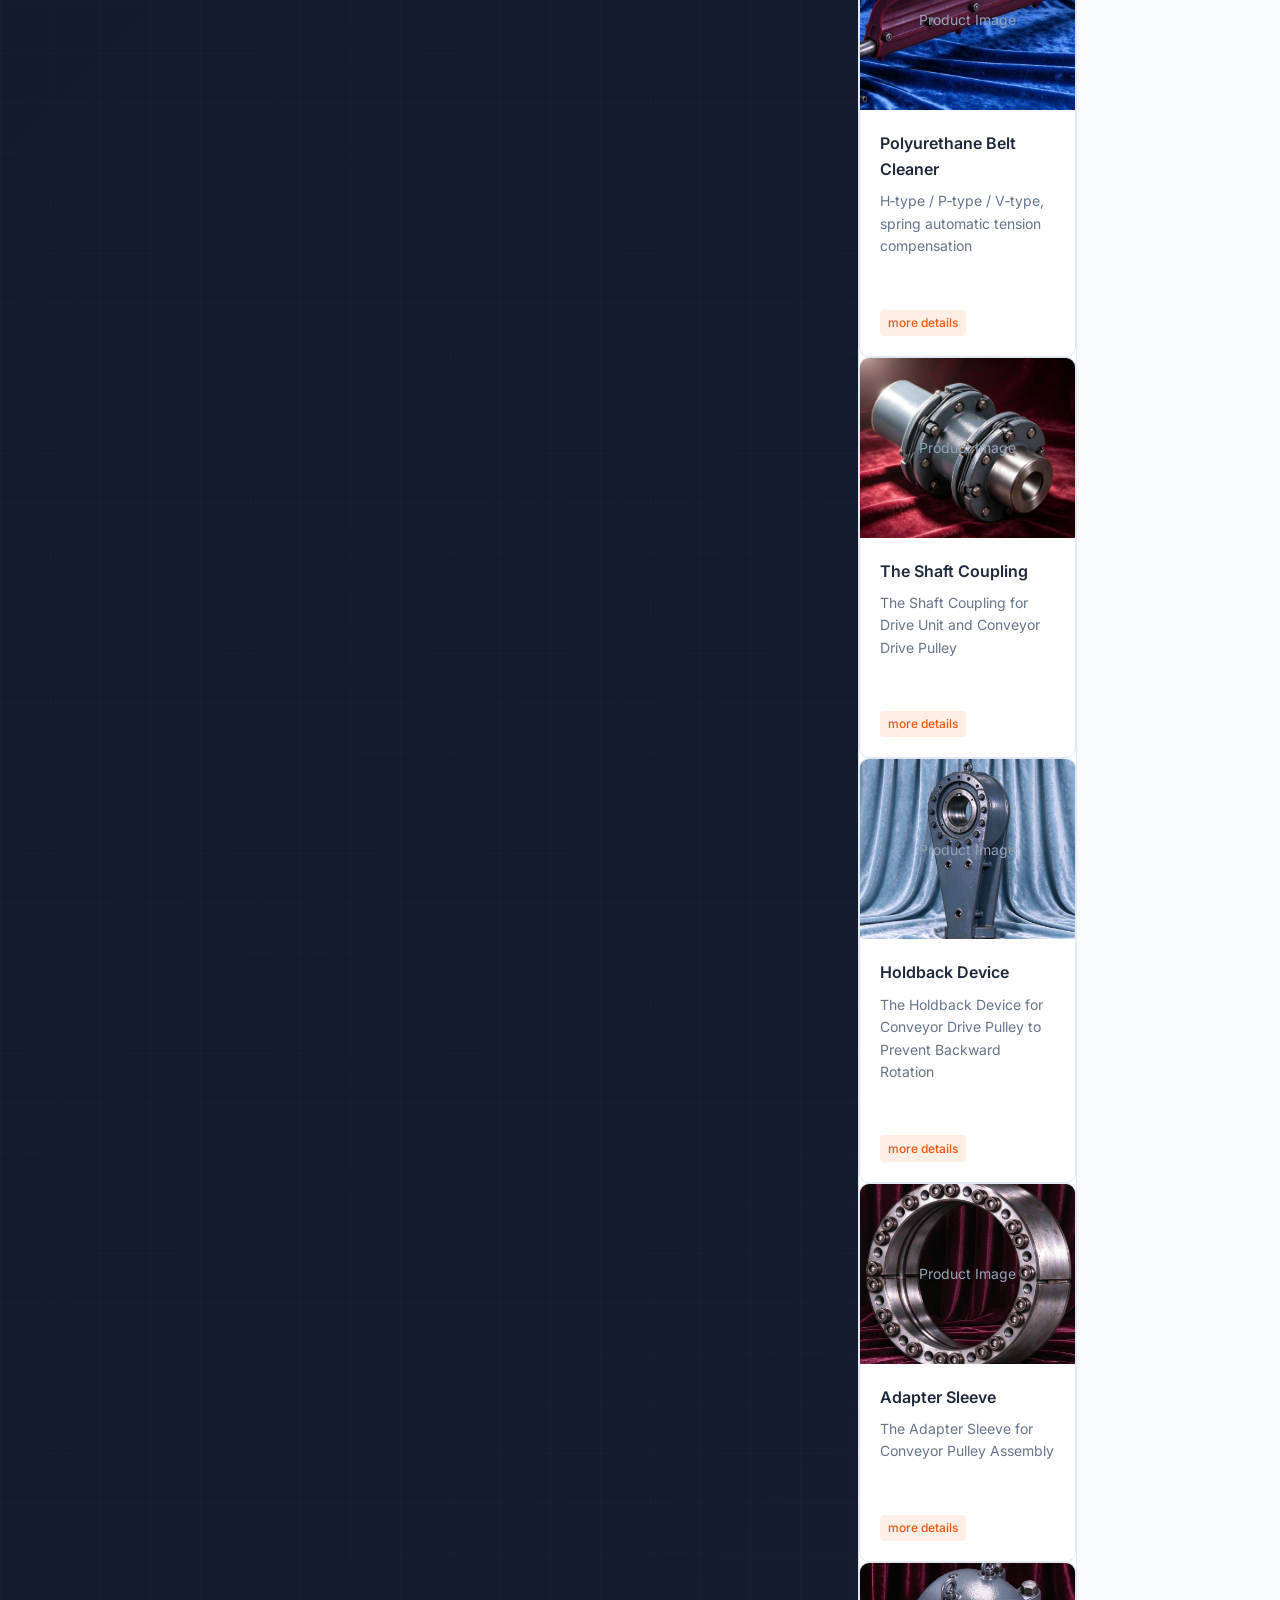
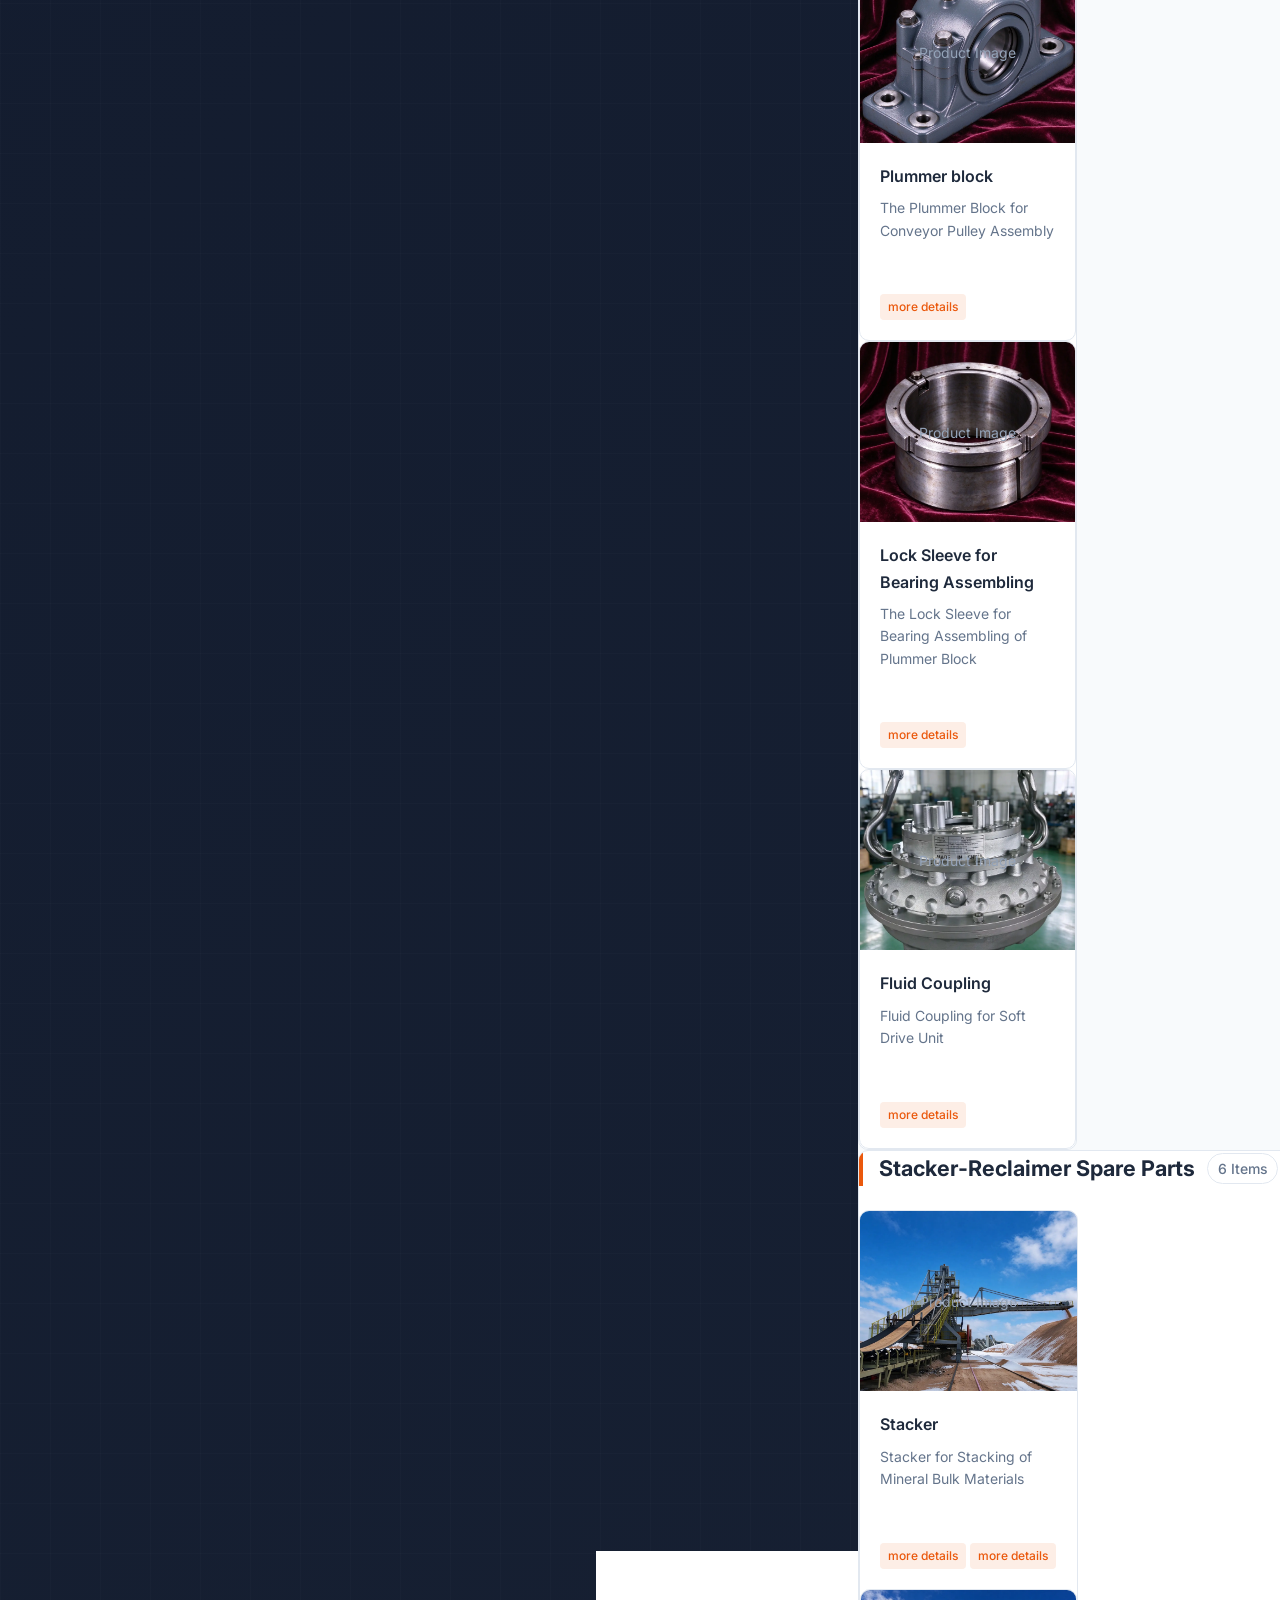
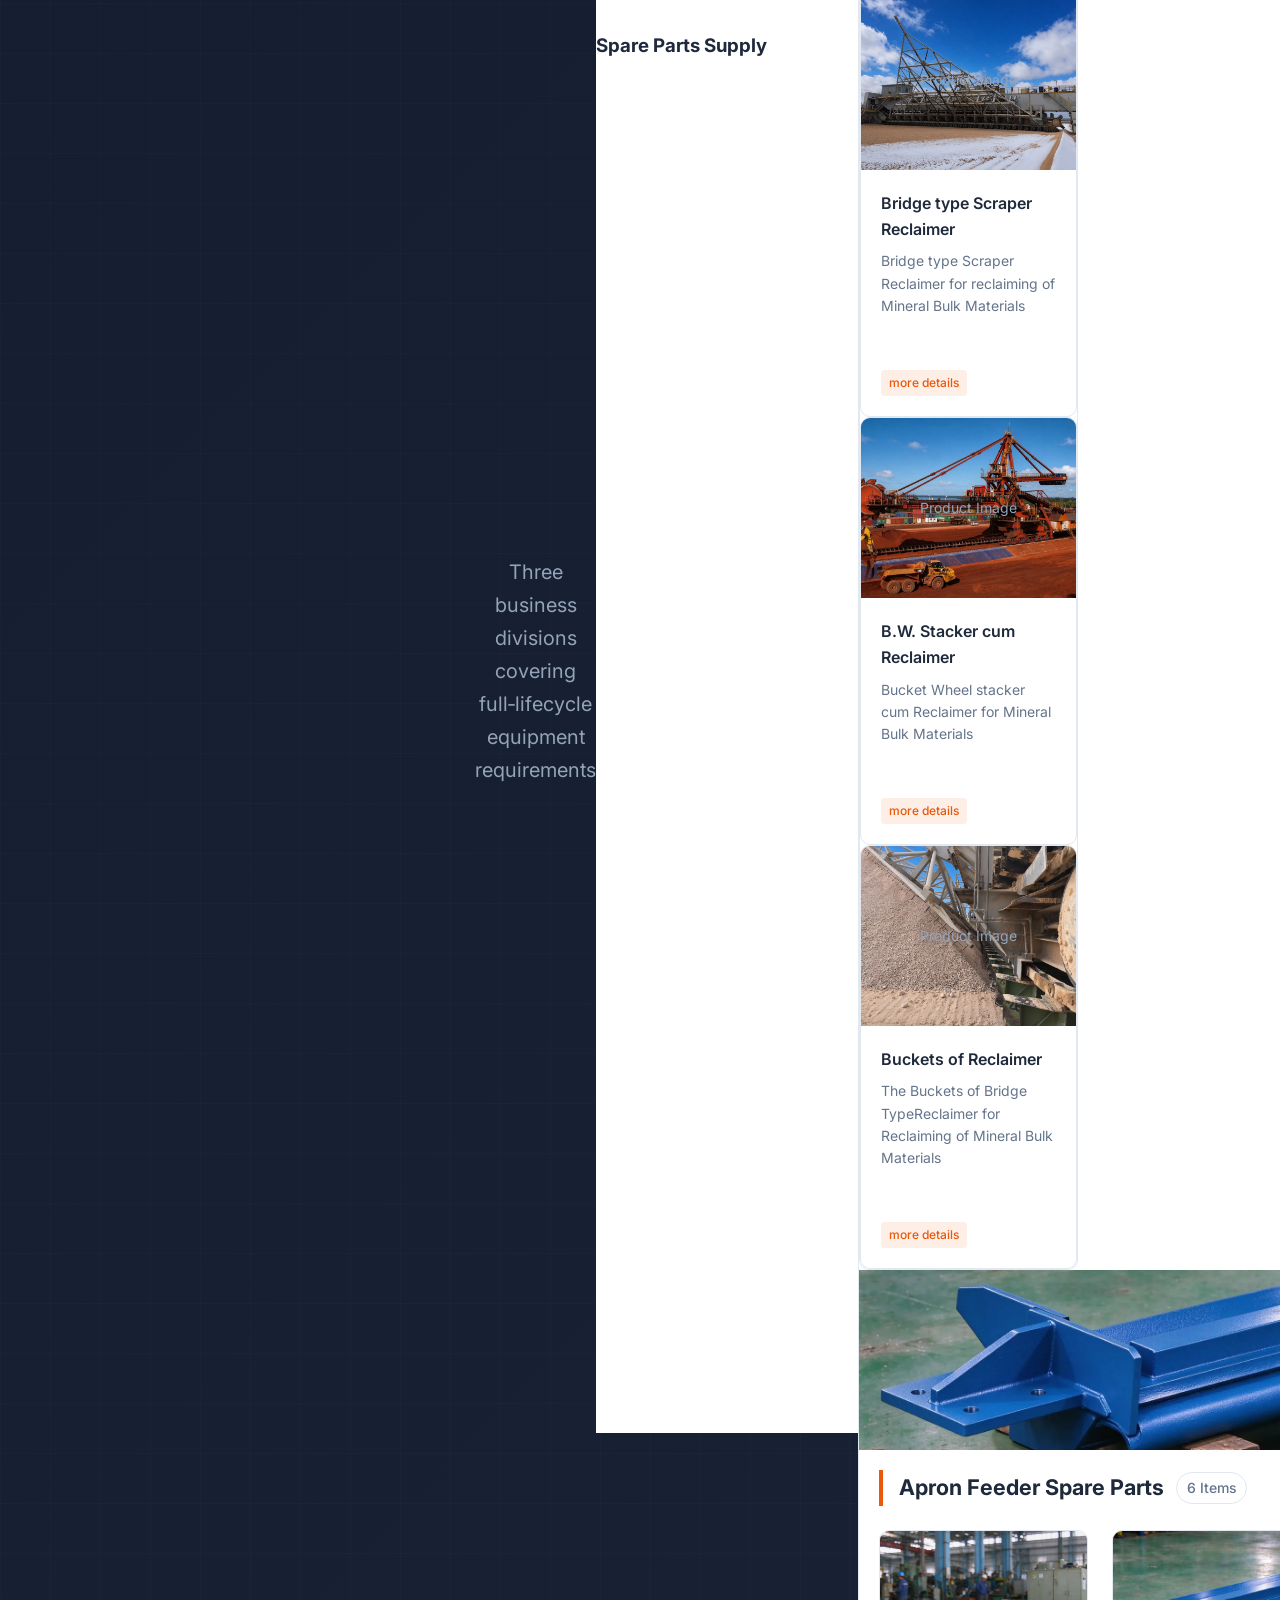
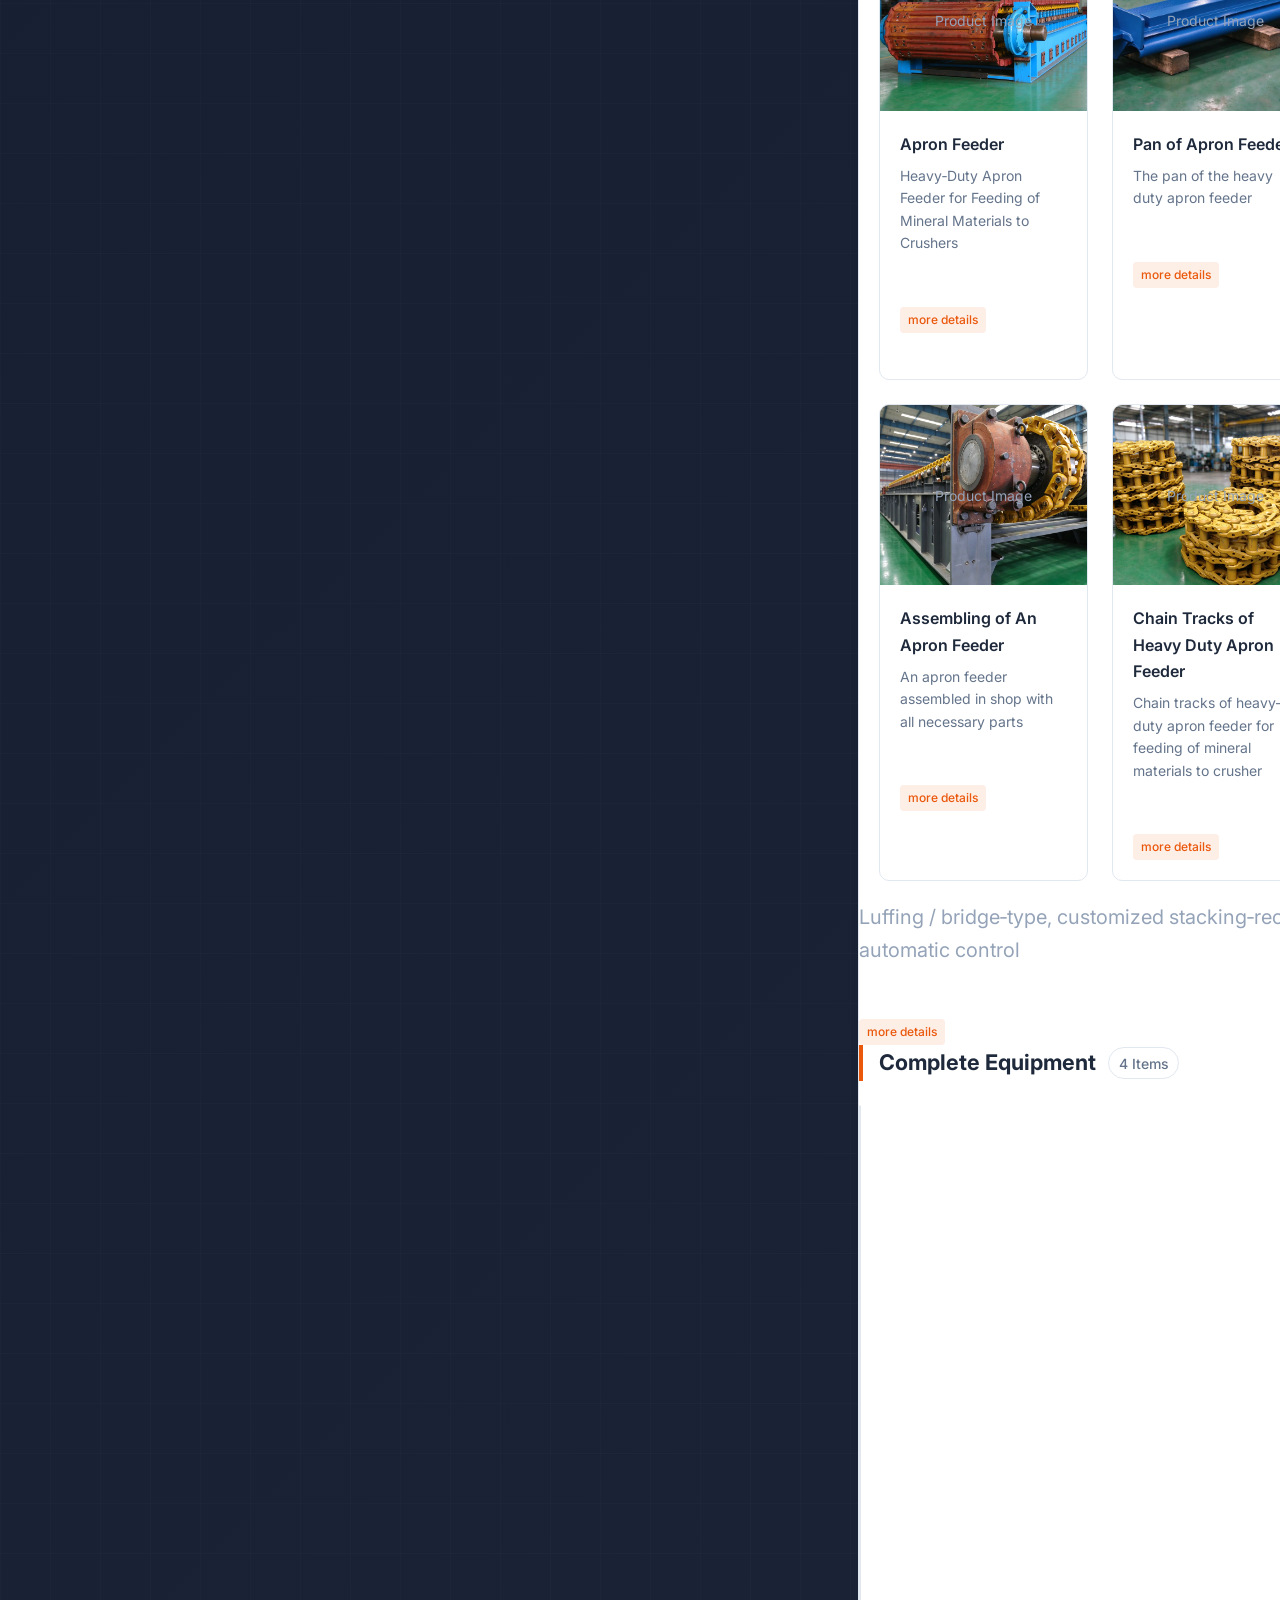
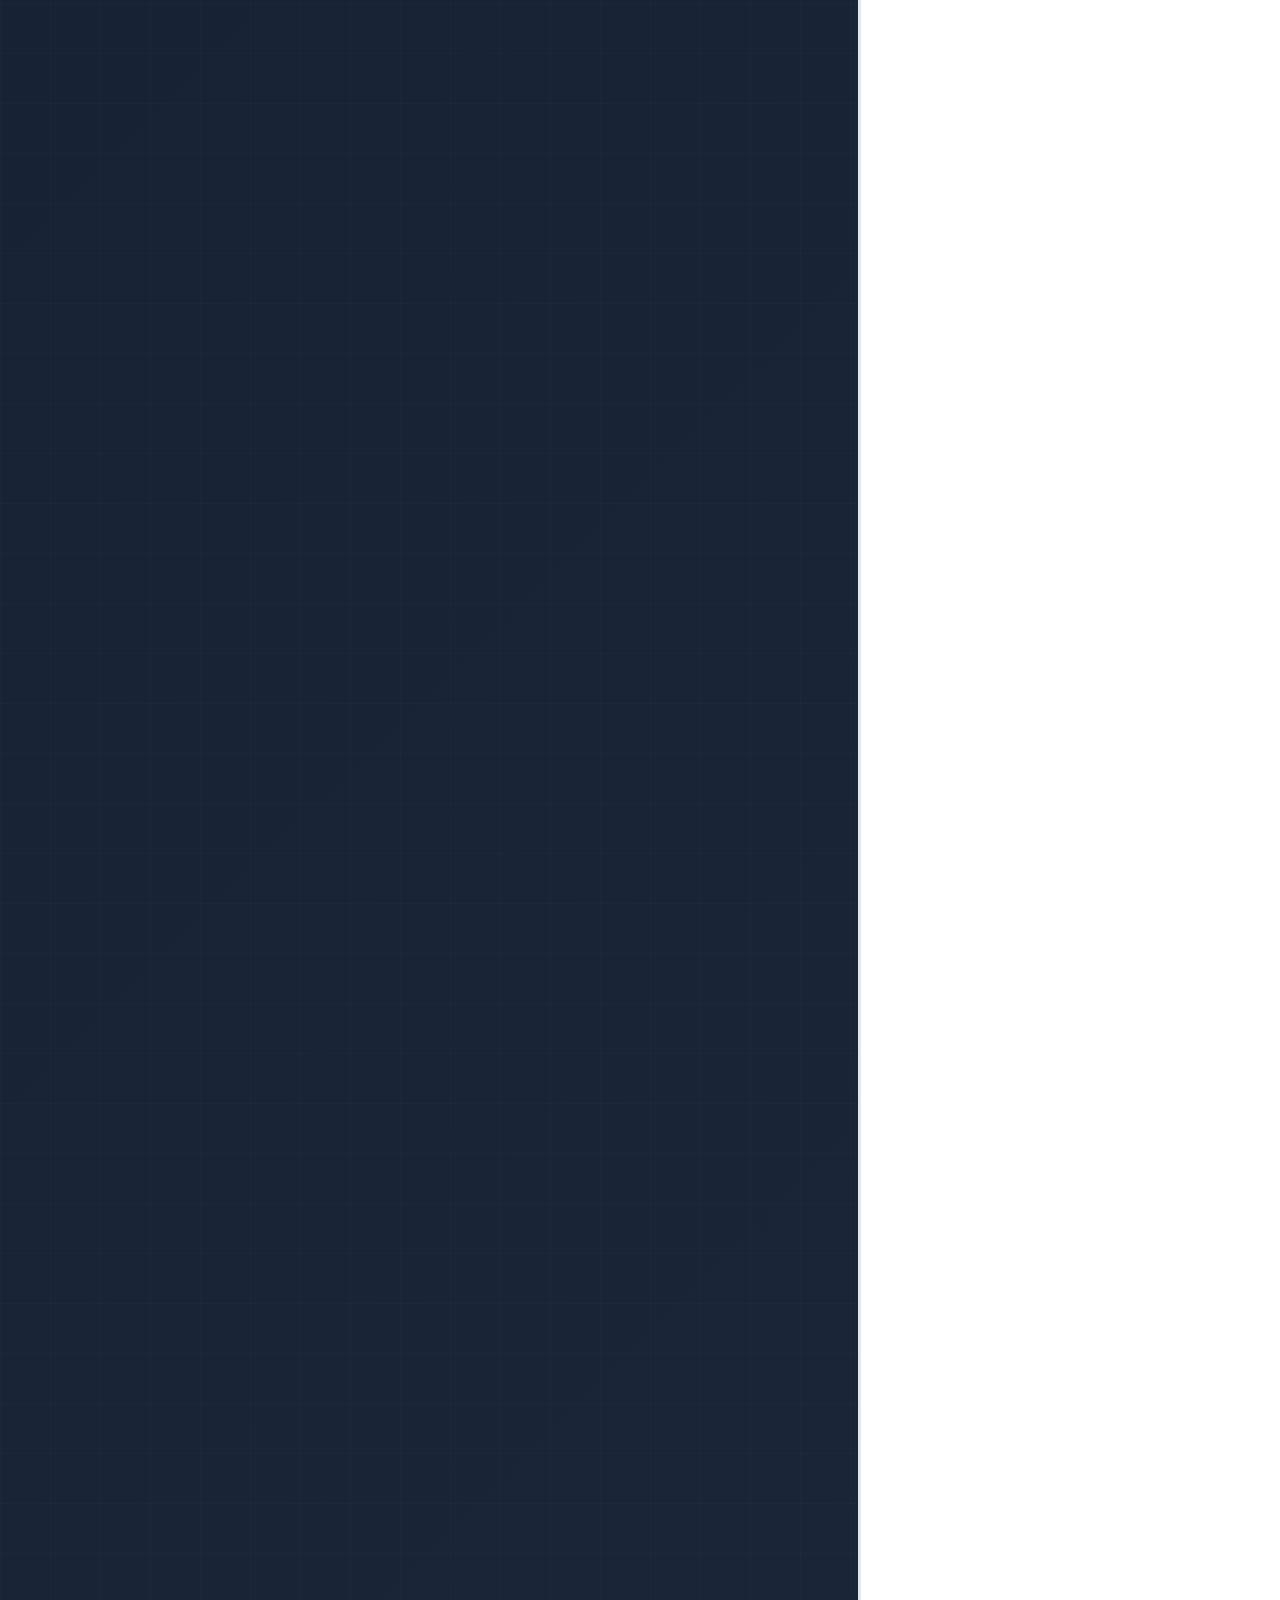
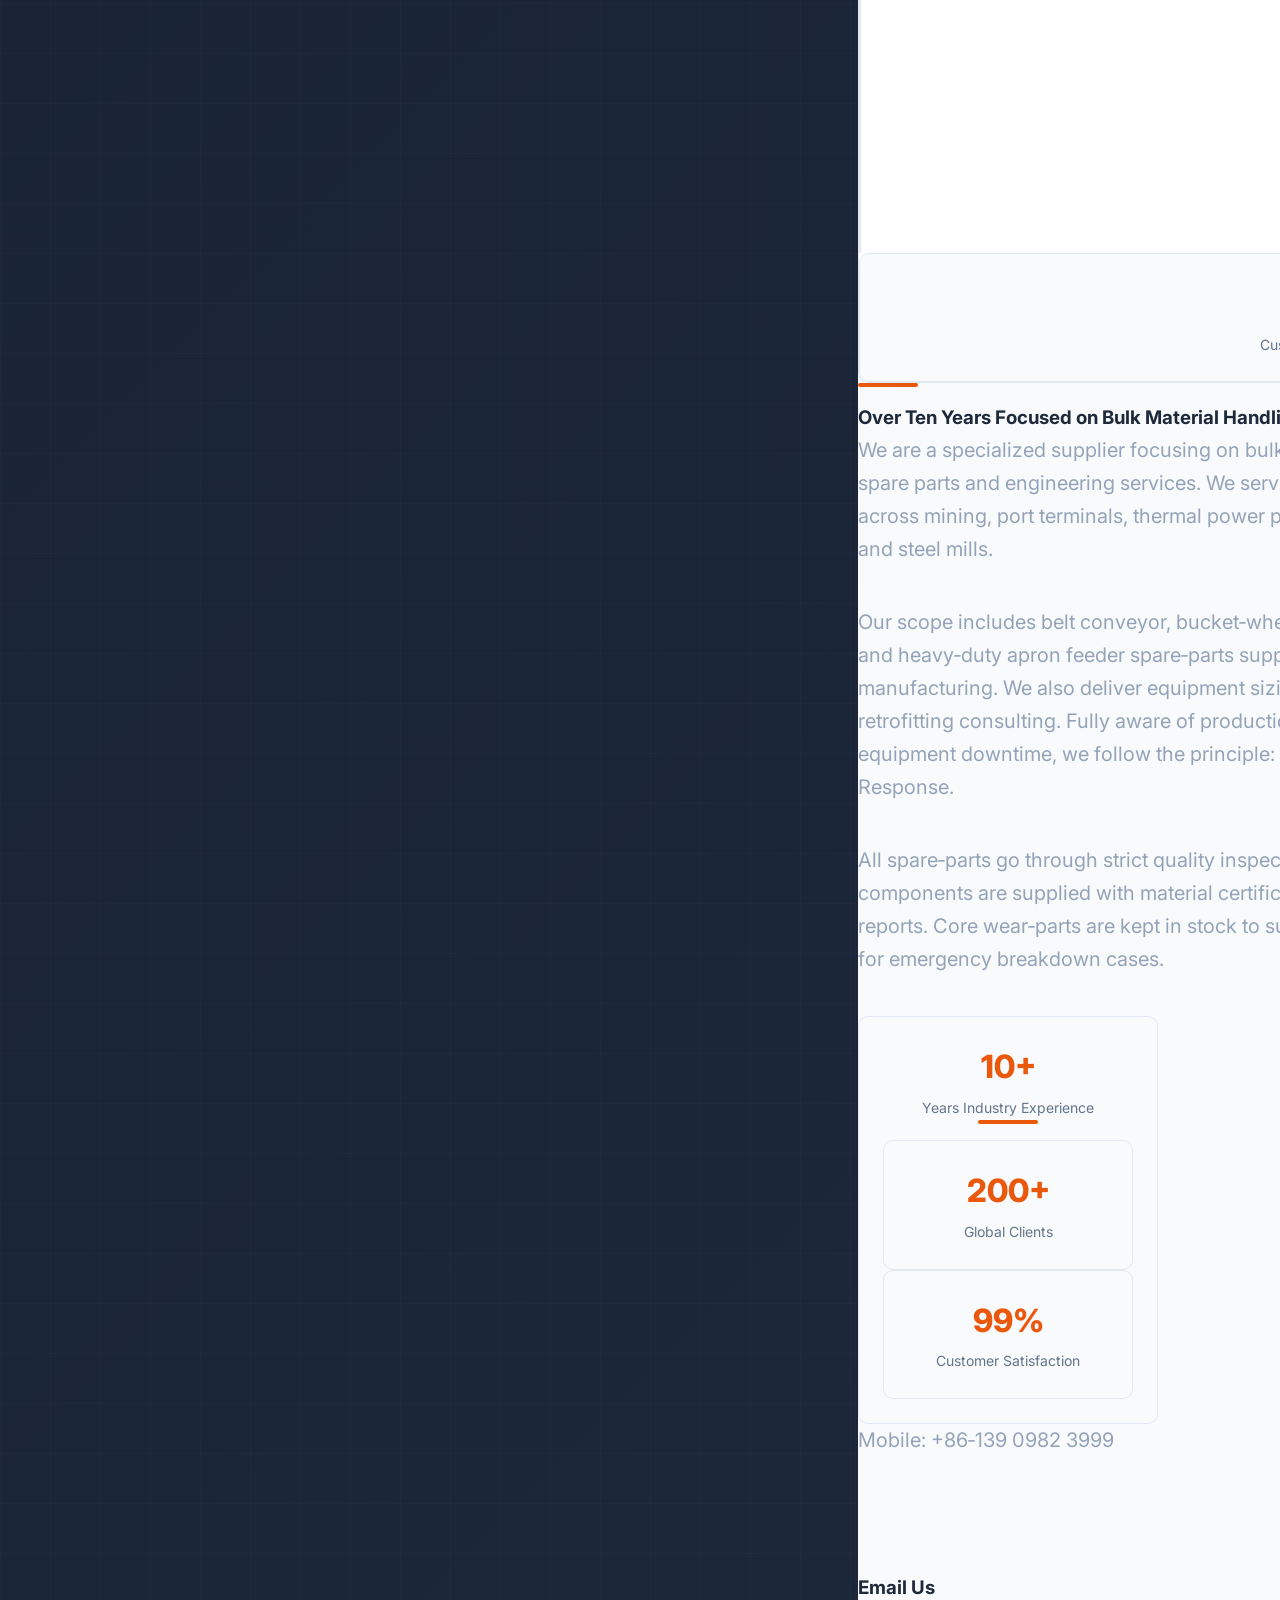
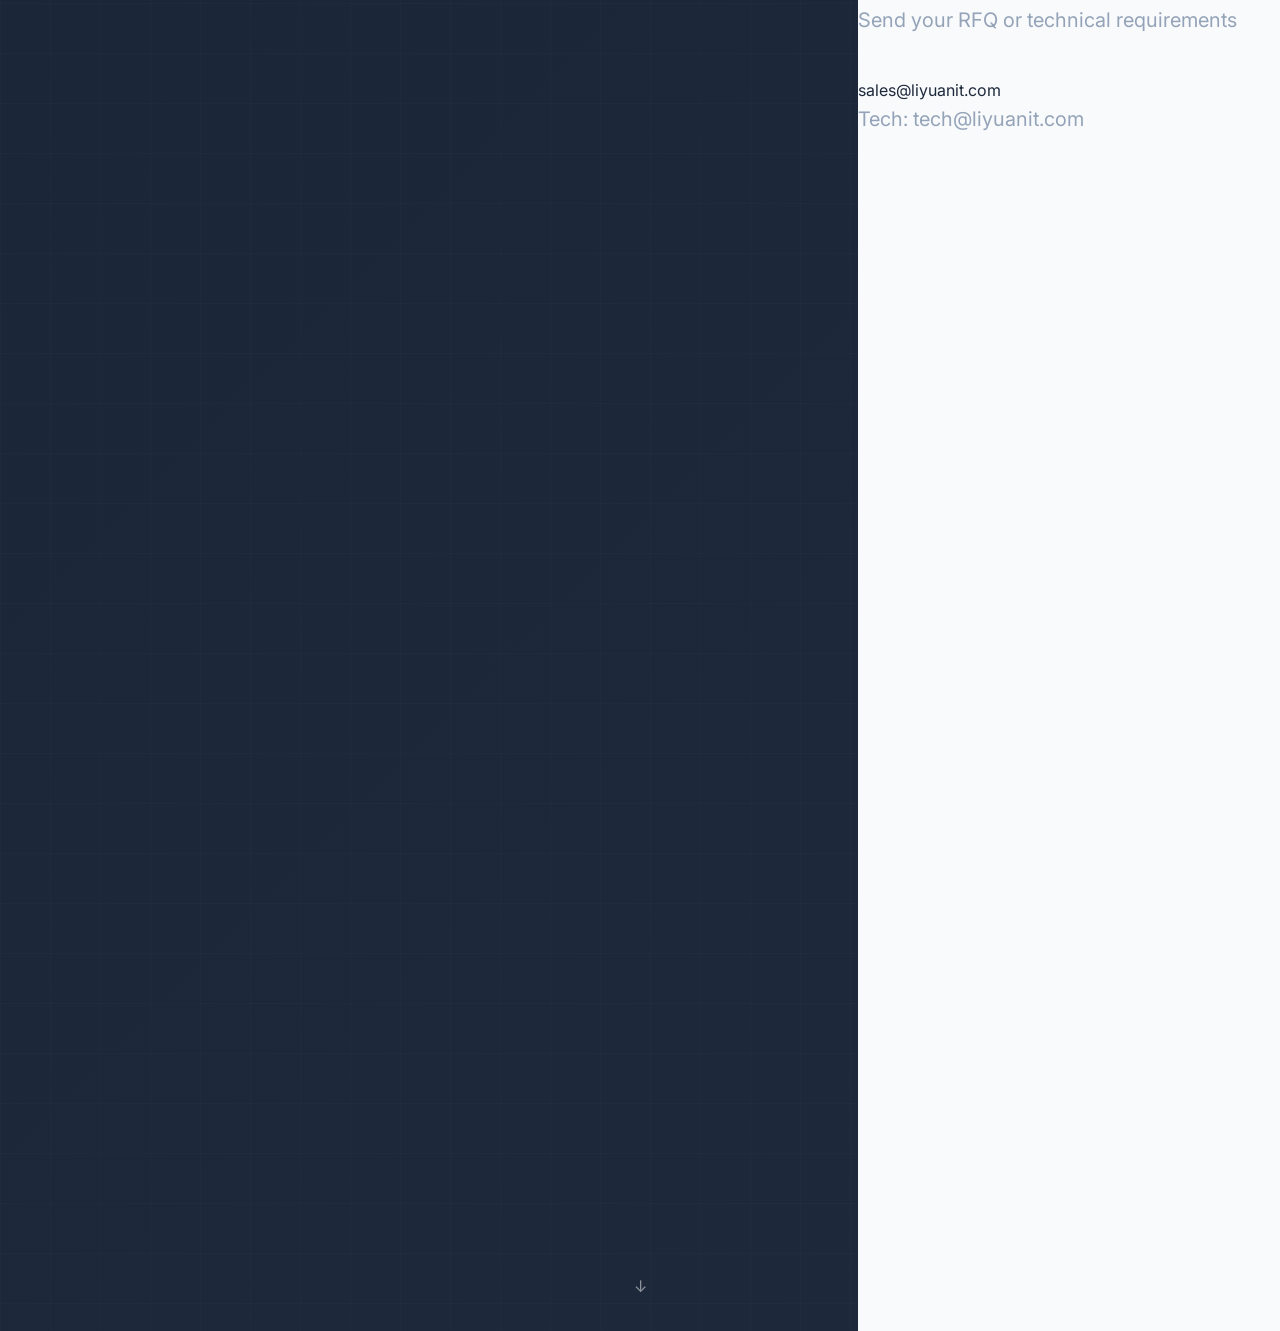
==== commit 5a4957eb: "更新的cn.HTML" ====
--- a/index.html
+++ b/index.html
@@ -10,9 +10,9 @@
     <meta name="description" content="Supplier of belt conveyor, bucket‑wheel stacker‑reclaimer and apron feeder complete units & spare parts. Equipment selection, fault diagnosis, retrofitting service for mining, port, power plant, cement plant projects.">
     <link rel="alternate" hreflang="en" href="">
     <link rel="stylesheet" href="CSS/style.css">
-</head>
-<body>
-
+
+    <!-- Mobile Overlay -->
+    <div class="mobile-overlay" id="mobileOverlay"></div>
     <!-- Mobile Overlay -->
     <div class="mobile-overlay" id="mobileOverlay"></div>
 
@@ -37,7 +37,7 @@
         </div>
     </nav>
 
-    <!-- Hero Section -->
+                <p>Specialized in bulk material‑handling equipment， spare parts supply & complete unit manufacturing. Deliver high‑quality components and engineering consulting for mining, port, power plant and cement plant projects worldwide.</p>
     <section class="hero" id="home">
         <div class="container">
             <div class="hero-content fade-in">
@@ -51,11 +51,11 @@
             </div>
         </div>
         <a href="#business" class="scroll-down">↓</a>
-    </section>
-
+                <p class="section-subtitle">Three business divisions covering full‑lifecycle equipment requirements</p>
+            </div>
     <!-- Core Business -->
     <section class="section business" id="business">
-        <div class="container">
+                    <h3>Spare Parts Supply</h3>
             <div class="fade-in">
                 <div class="accent-line"></div>
                 <h2 class="section-title">Core Business</h2>
@@ -92,7 +92,7 @@
             </div>
 
             <!-- Belt Conveyor Spare Parts -->
-            <div class="product-category fade-in">
+                    </div>
                 <h3 class="category-title">
                     Belt Conveyor Spare Parts
                     <span class="count">6 Items</span>
@@ -105,7 +105,7 @@
                             <h4>Belt Conveyor</h4>
                             <p>Belt Conveyors & Conveying System</p>
                             <span class="product-tag">more details</span>
-                        </div>
+                            <h4>Belt Winding Reel</h4>
                     </div>
 
                     <div class="product-card">
@@ -229,7 +229,7 @@
             </div>
 
             <!-- Stacker‑Reclaimer Spare Parts -->
-            <div class="product-category fade-in">
+                    <div class="product-card">
                 <h3 class="category-title">
                     Stacker‑Reclaimer Spare Parts
                     <span class="count">6 Items</span>
@@ -242,7 +242,7 @@
                             <h4>Stacker </h4> 
                             <p>Stacker for Stacking of Mineral Bulk Materials </p>
                             <span class="product-tag">more details</span>
-                        </div>
+                            <span class="product-tag">more details</span>
                     </div>
 
 
@@ -276,8 +276,8 @@
                 </div>
             </div>
 
-            <!-- Apron Feeder Spare Parts -->
-            <div class="product-category fade-in">
+                        <div class="product-img" style="background-image: url('img/pan.webp'); background-size: cover; background-position: center; background-repeat: no-repeat;"></div>
+                        <div class="product-info">
                 <h3 class="category-title">
                     Apron Feeder Spare Parts
                     <span class="count">6 Items</span>
@@ -290,7 +290,7 @@
                             <h4> Apron Feeder</h4>
                             <p>Heavy‑Duty Apron Feeder for Feeding of Mineral Materials to Crushers </p>
                             <span class="product-tag">more details</span>
-                        </div>
+                    </div>
                     </div>
 
                     <div class="product-card">
@@ -342,8 +342,8 @@
                 </div>
             </div>
 
-            <!-- Complete Units -->
-            <div class="product-category fade-in">
+                            <p>Luffing / bridge‑type, customized stacking‑reclaiming capacity, automatic control</p>
+                            <span class="product-tag">more details</span>
                 <h3 class="category-title">
                     Complete Equipment
                     <span class="count">4 Items</span>
@@ -355,8 +355,8 @@
                             <h4>DT‑II Belt Conveyor</h4>
                             <p>Belt width 500‑1400mm, large throughput, stable performance</p>
                             <span class="product-tag">more details</span>
-                        </div>
-                    </div>
+                        <div class="product-info">
+                            <h4>Hammer Crusher</h4>
                     <div class="product-card">
                         <div class="product-img"></div>
                         <div class="product-info">
@@ -384,10 +384,10 @@
                 </div>
             </div>
         </div>
-    </section>
-
-    <!-- Technical Consulting Services -->
-    <section class="section consulting" id="consulting">
+                <div class="consult-item fade-in">
+                    <h3><span class="num">03</span> Plant Retrofit & Upgrade</h3>
+                    <p>Outdated low‑efficiency high‑energy‑consumption equipment? We support automation upgrade, drive‑system modification and dust‑suppression retrofitting. Extend equipment service life and boost production capacity.</p>
+                </div>
         <div class="container">
             <div class="fade-in">
                 <div class="accent-line"></div>
@@ -419,13 +419,13 @@
                 <a href="#contact" class="btn btn-primary">Contact Engineering Team</a>
             </div>
         </div>
-    </section>
-
-    <!-- About Us -->
-    <section class="section about" id="about">
-        <div class="container">
-            <div class="about-content">
-                <div class="about-text fade-in">
+                        </div>
+                        <div class="stat-item">
+                            <span class="stat-num">99%</span>
+                            <span class="stat-label">Customer Satisfaction</span>
+                        </div>
+                    </div>
+                </div>
                     <div class="accent-line" style="margin: 0 0 1rem 0;"></div>
                     <h3>Over Ten Years Focused on Bulk Material Handling</h3>
                     <p>We are a specialized supplier focusing on bulk‑material‑handling spare parts and engineering services. We serve global customers across mining, port terminals, thermal power plants, cement plants and steel mills.</p>
@@ -436,7 +436,7 @@
                         <div class="stat-item">
                             <span class="stat-num">10+</span>
                             <span class="stat-label">Years Industry Experience</span>
-                        </div>
+                <div class="accent-line"></div>
                         <div class="stat-item">
                             <span class="stat-num">200+</span>
                             <span class="stat-label">Global Clients</span>
@@ -447,15 +447,15 @@
                         </div>
                     </div>
                 </div>
-                <div class="about-image fade-in">
+                    <p style="margin‑top: 0.5rem; font‑size: 0.875rem;">Mobile: +86‑139 0982 3999</p>
                     <!-- Insert company or equipment image -->
-                </div>
-            </div>
-        </div>
-    </section>
-
-    <!-- Contact Section -->
-    <section class="section contact" id="contact">
+                    <div class="contact-icon">✉</div>
+                    <h3>Email Us</h3>
+                    <p>Send your RFQ or technical requirements</p>
+                    <span class="highlight">sales@liyuanit.com</span>
+                    <p style="margin‑top: 0.5rem; font‑size: 0.875rem;">Tech: tech@liyuanit.com</p>
+                </div>
+                <div class="contact-card fade-in">
         <div class="container">
             <div class="fade-in">
                 <div class="accent-line"></div>
@@ -492,18 +492,9 @@
                 <p style="margin‑top: 0.5rem;">Fax: +86‑139 0982 3999 &nbsp;&nbsp; Postal Code: 110013</p>
             </div>
         </div>
-    </section>
+
 
     <!-- Footer -->
     <footer class="footer">
         <div class="container">
-            <p>© Shenyang Nuo Liyuan Intelegent Technology Co., Ltd. All Rights Reserved | Bulk Material Handling Spare Parts & Engineering Service Provider</p>
-        </div>
-    </footer>
-
-    <!-- Back To Top Button -->
-    <button class="back-to-top" id="backToTop">↑</button>
-
-    <script src="JS/script.js"></script>
-</body>
-</html>+            <p>© Shenyang Nuo Liyuan Intelegent Technology Co., Ltd. All Rights Reserved | Bulk Material Handling Spare Parts & Engineering Service Provider</p>
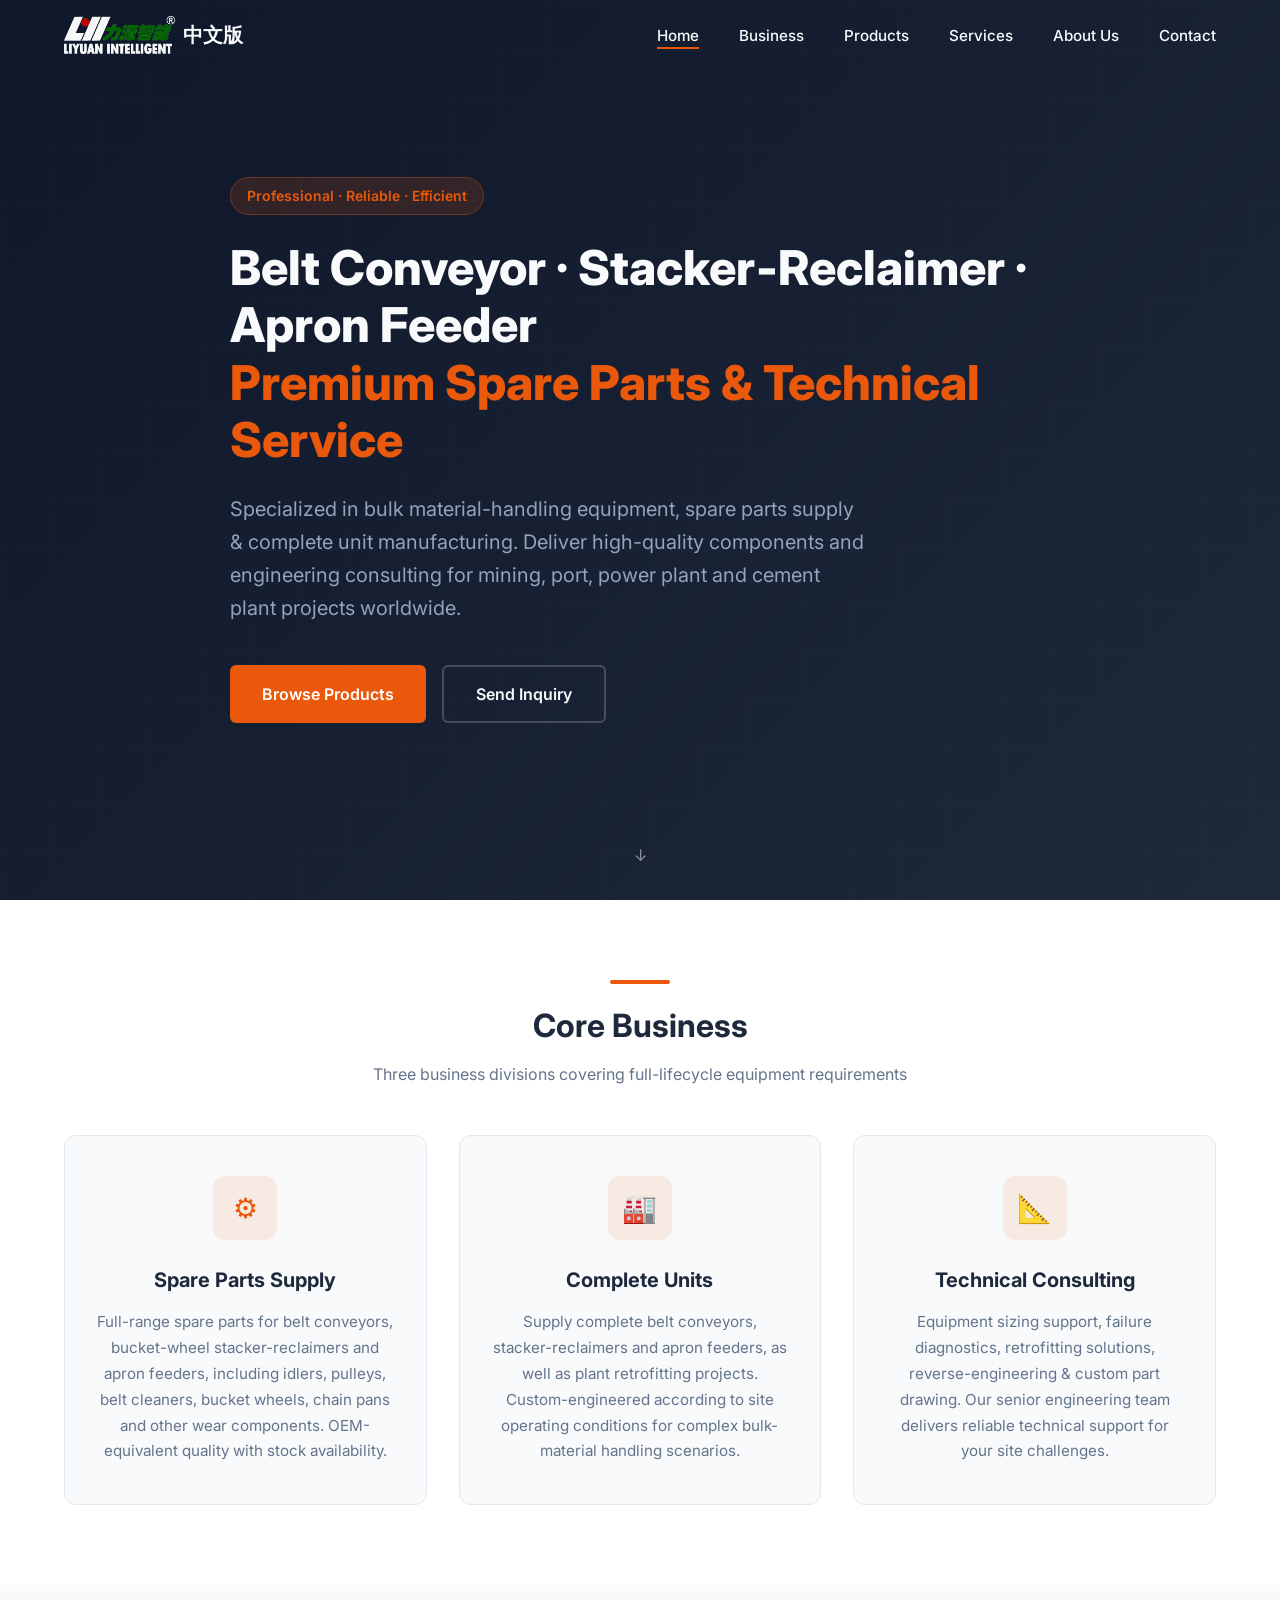
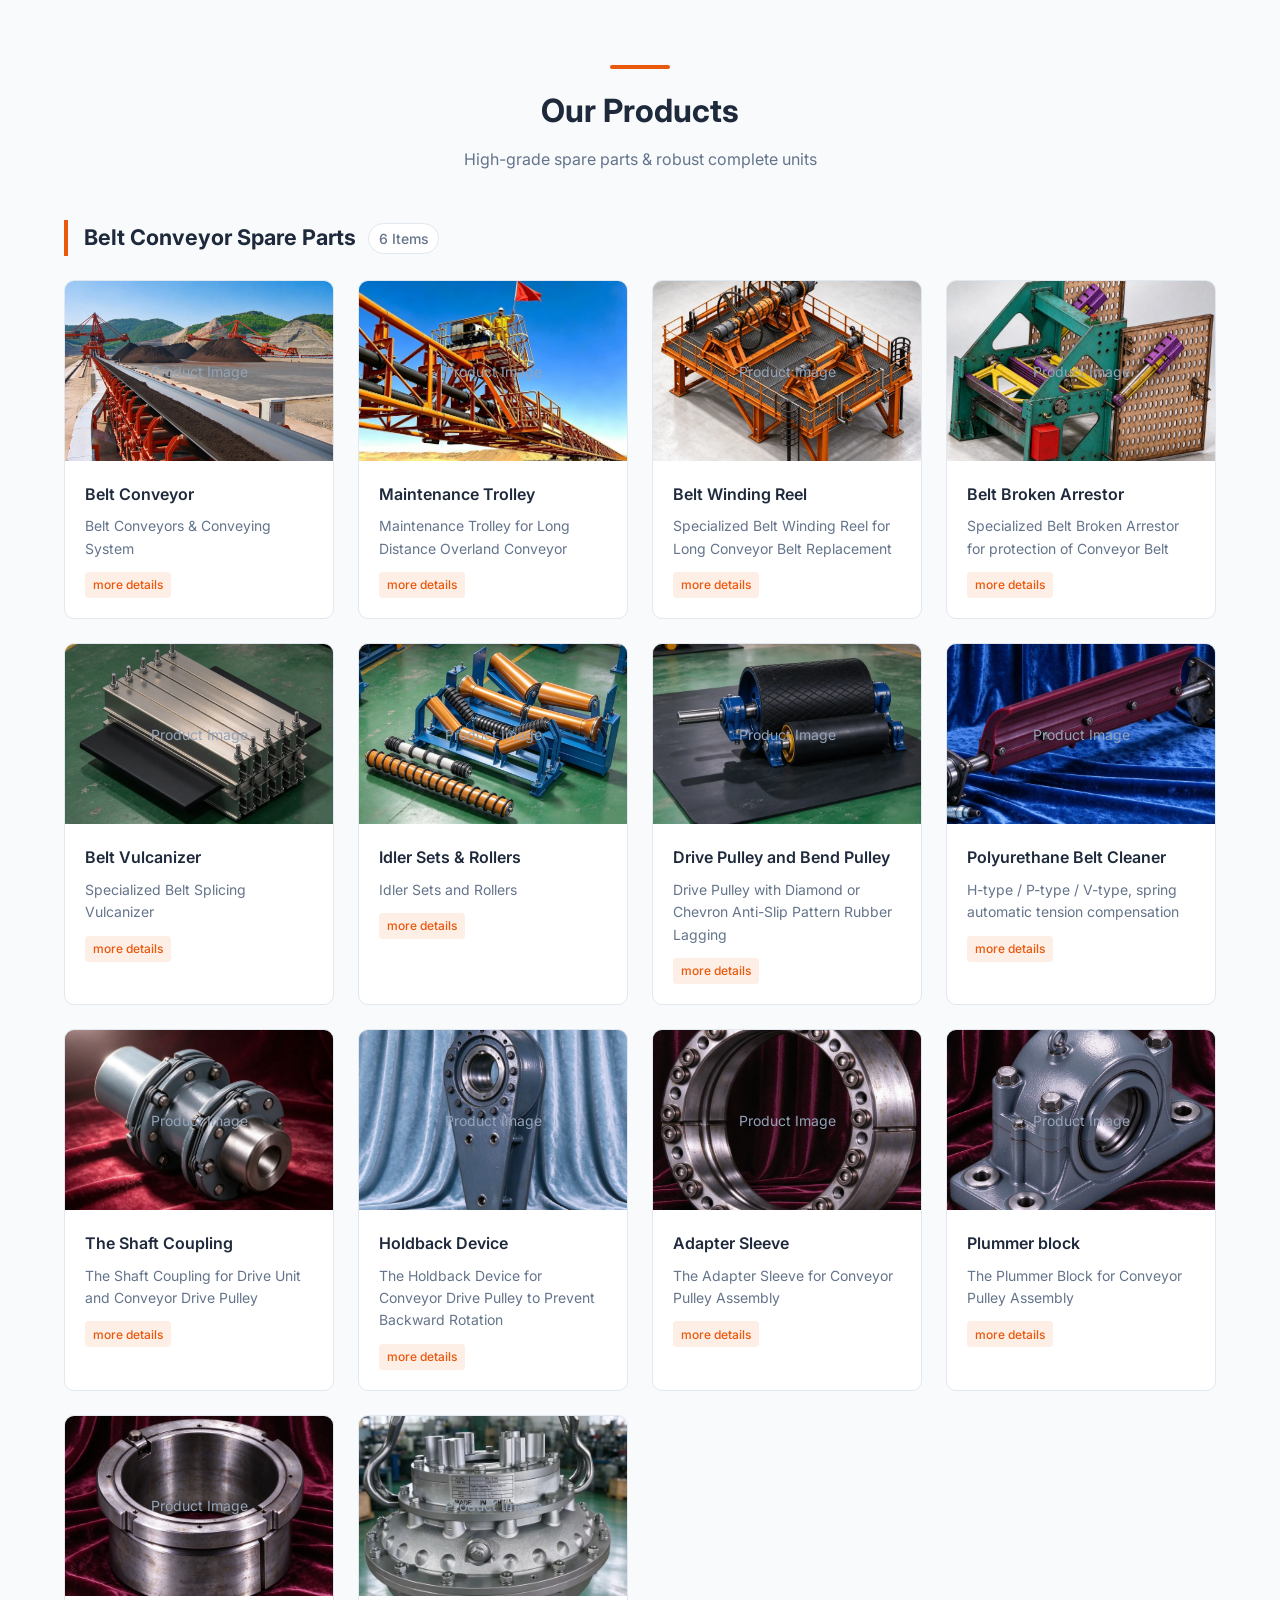
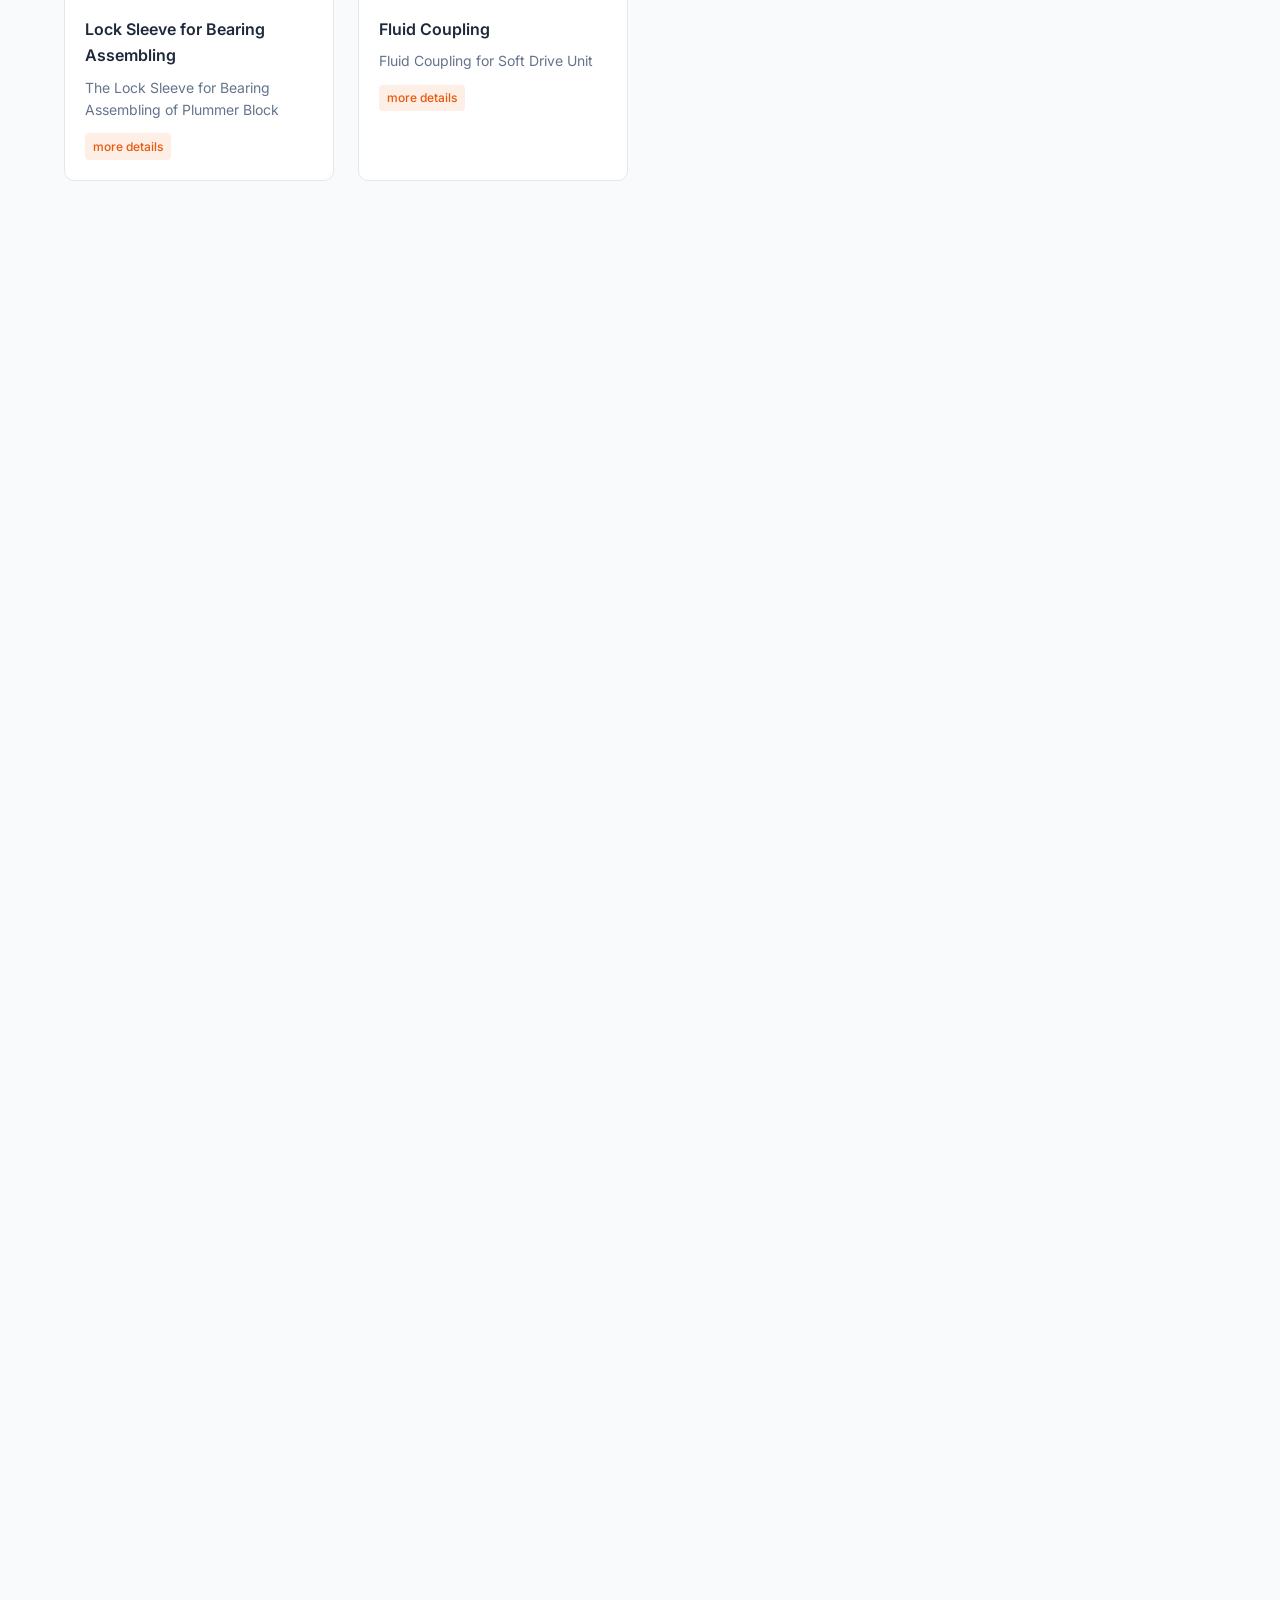
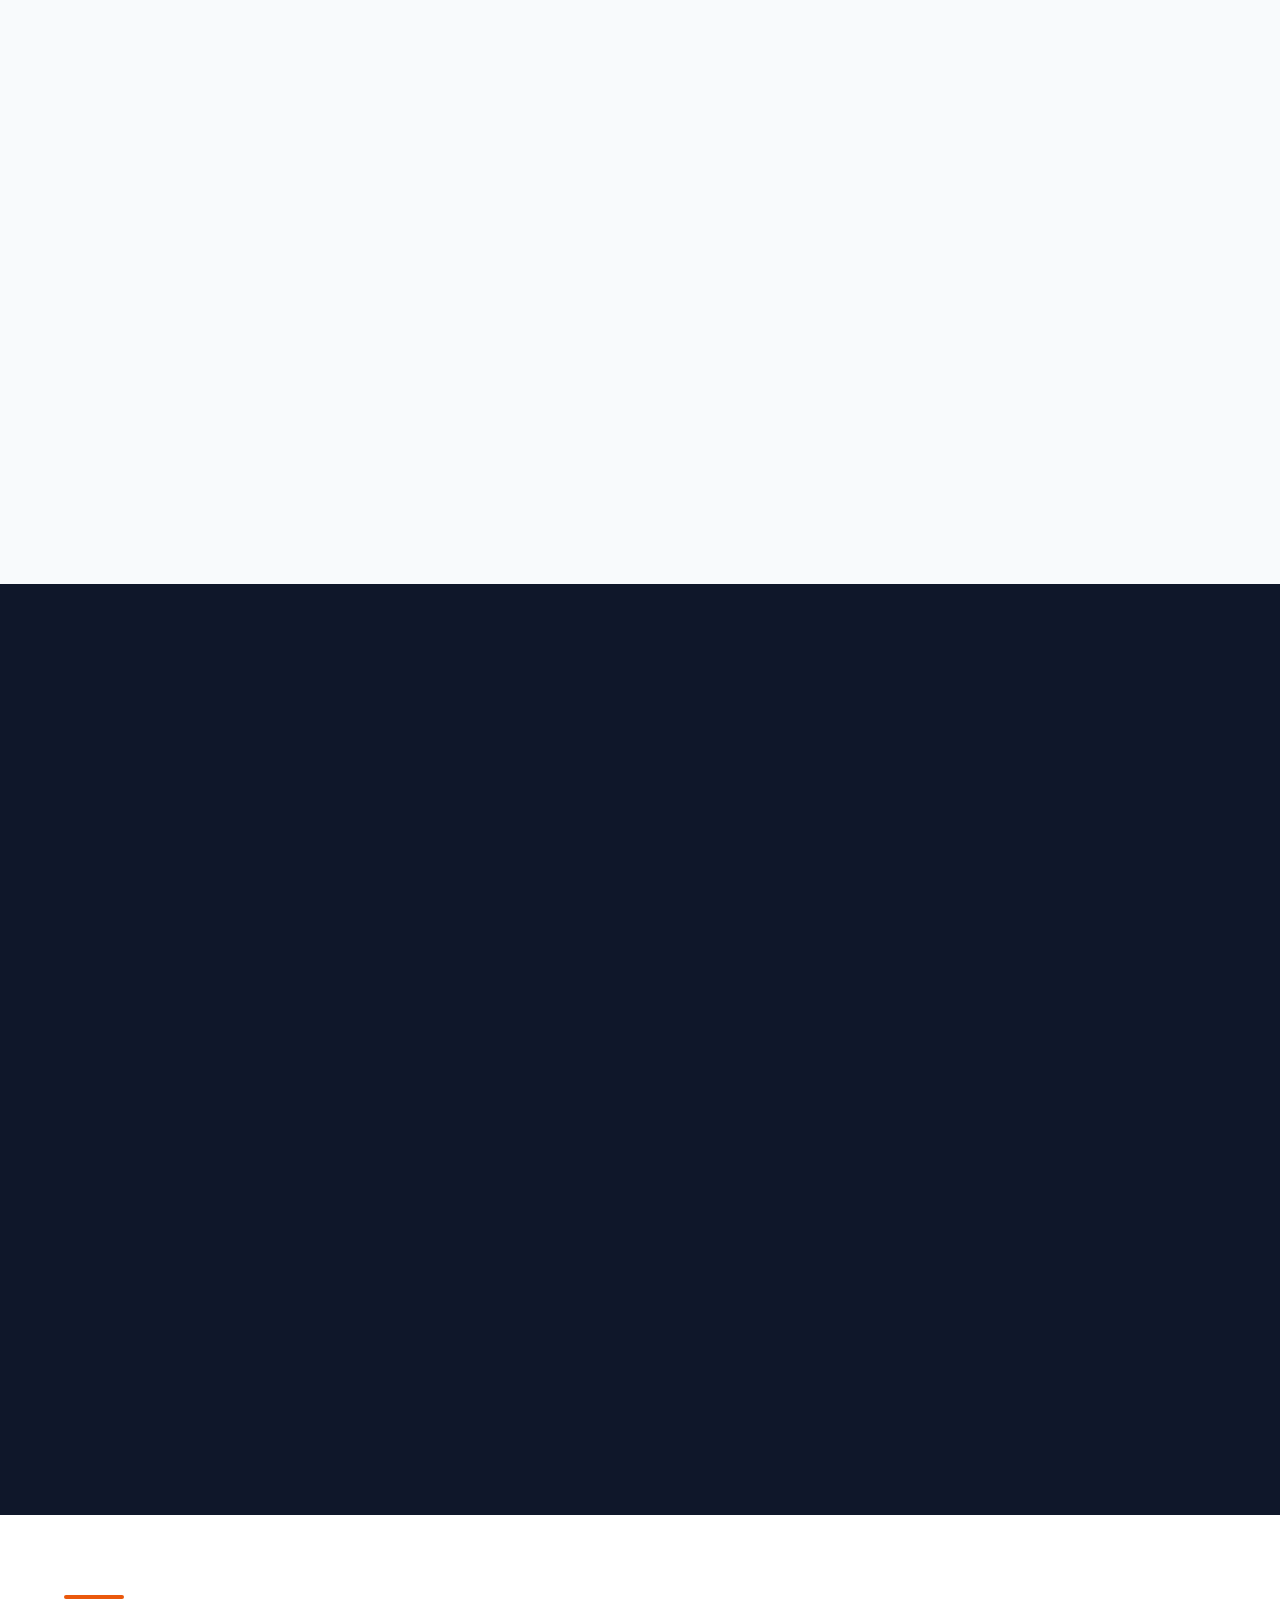
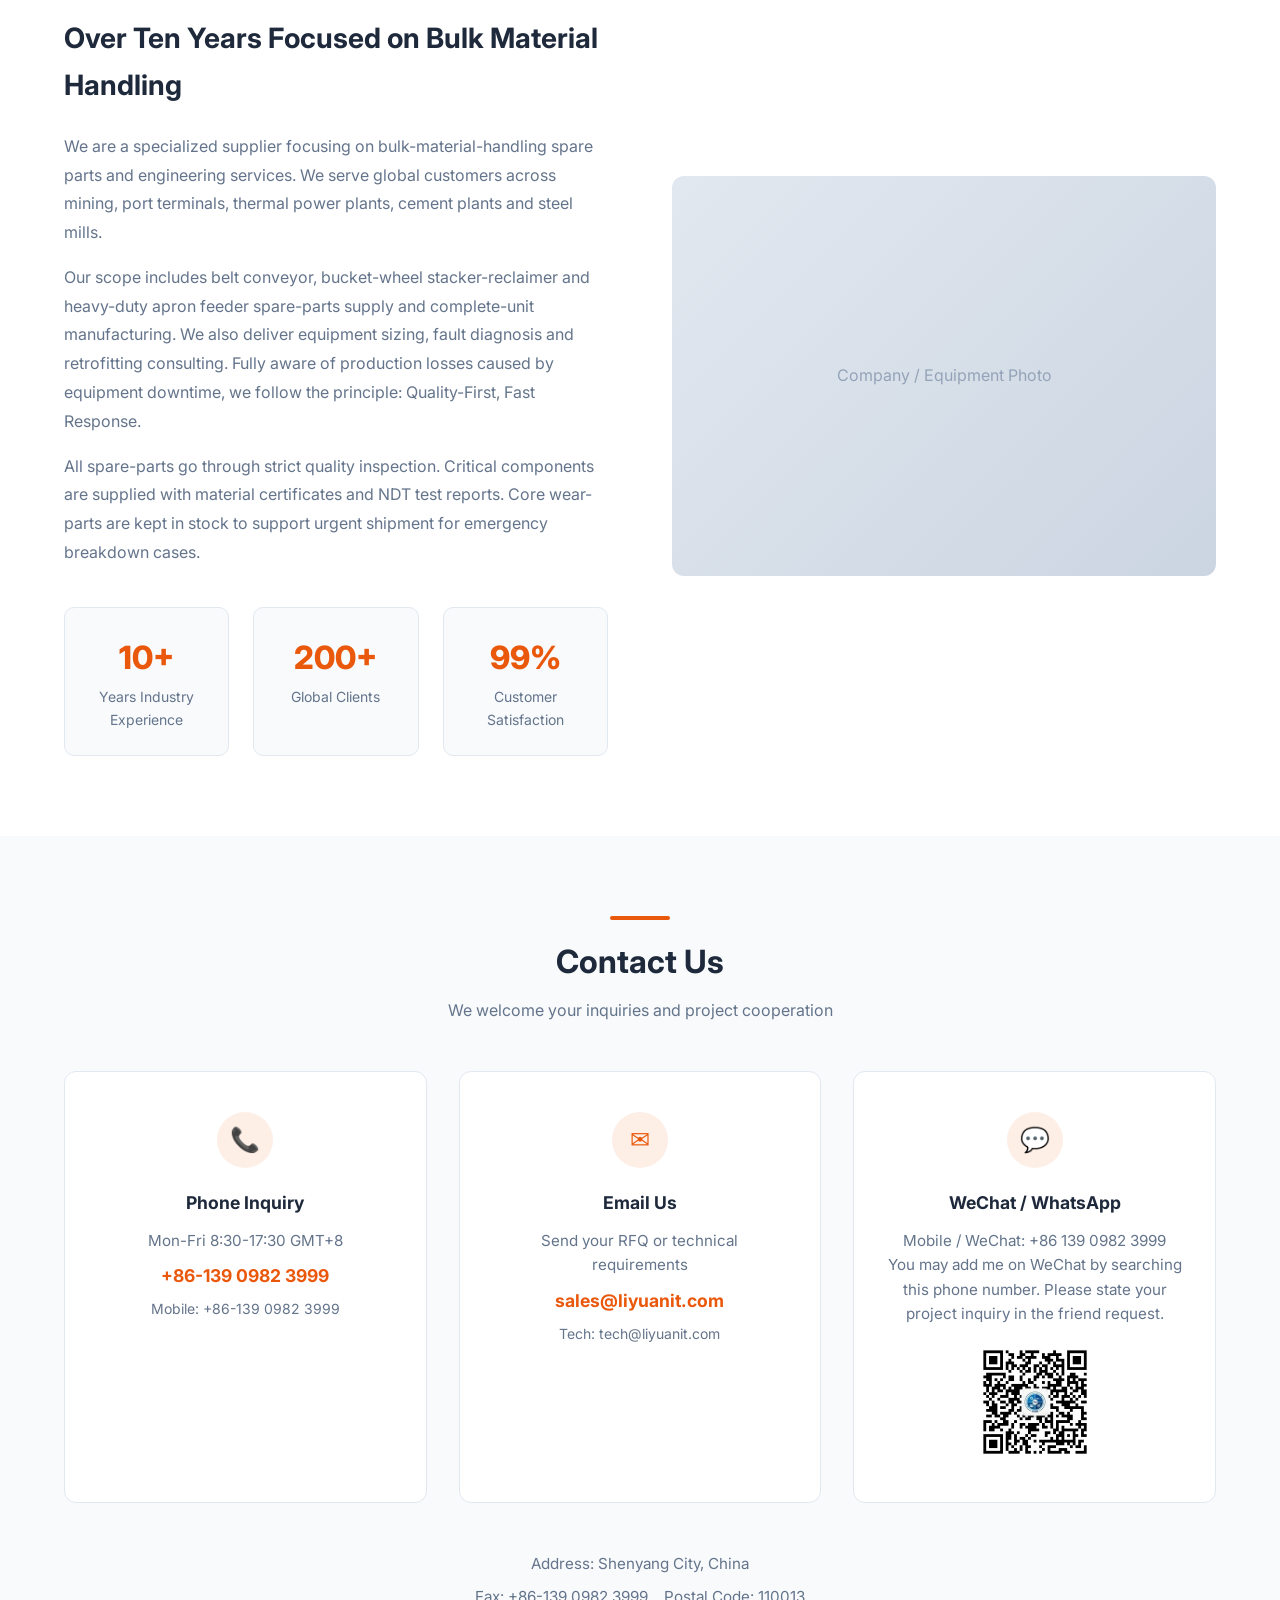
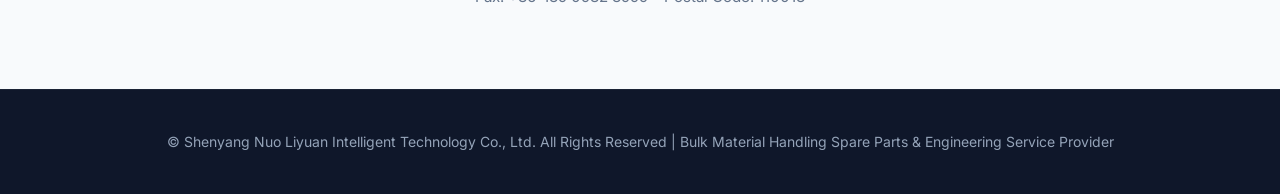
==== commit a0ecbf06: "更新index页面" ====
--- a/index.html
+++ b/index.html
@@ -1,4 +1,3 @@
-<!DOCTYPE html>
 <html lang="en">
 <head>
     <meta charset="UTF-8">
@@ -10,20 +9,17 @@
     <meta name="description" content="Supplier of belt conveyor, bucket‑wheel stacker‑reclaimer and apron feeder complete units & spare parts. Equipment selection, fault diagnosis, retrofitting service for mining, port, power plant, cement plant projects.">
     <link rel="alternate" hreflang="en" href="">
     <link rel="stylesheet" href="CSS/style.css">
-
+</head>
+<body>
     <!-- Mobile Overlay -->
     <div class="mobile-overlay" id="mobileOverlay"></div>
-    <!-- Mobile Overlay -->
-    <div class="mobile-overlay" id="mobileOverlay"></div>
-
     <!-- Navigation -->
     <nav class="navbar" id="navbar">
         <div class="nav-container">
-
-<a href="#" class="logo">
-    <img src="img/GKG LOGO.png" alt="中文版" class="logo-icon">
-    <span onclick="location.href='cn.html'" style="cursor:pointer;color:inherit;">中文版</span>
-</a>
+            <a href="#" class="logo">
+                <img src="img/GKG LOGO.png" alt="中文版" class="logo-icon">
+                <span onclick="location.href='cn.html'" style="cursor:pointer;color:inherit;">中文版</span>
+            </a>
             <ul class="nav-menu" id="navMenu">
                 <li><a href="#home" class="active">Home</a></li>
                 <li><a href="#business">Business</a></li>
@@ -32,18 +28,16 @@
                 <li><a href="#about">About Us</a></li>
                 <li><a href="#contact">Contact</a></li>
             </ul>
-
             <button class="mobile-toggle" id="mobileToggle">☰</button>
         </div>
     </nav>
-
-                <p>Specialized in bulk material‑handling equipment， spare parts supply & complete unit manufacturing. Deliver high‑quality components and engineering consulting for mining, port, power plant and cement plant projects worldwide.</p>
+    <!-- Hero Section -->
     <section class="hero" id="home">
         <div class="container">
             <div class="hero-content fade-in">
                 <div class="hero-tag">Professional · Reliable · Efficient</div>
                 <h1>Belt Conveyor · Stacker‑Reclaimer · Apron Feeder<br><span>Premium Spare Parts & Technical Service</span></h1>
-                <p>Specialized in bulk material‑handling equipment， spare parts supply & complete unit manufacturing. Deliver high‑quality components and engineering consulting for mining, port, power plant and cement plant projects worldwide.</p>
+                <p>Specialized in bulk material-handling equipment, spare parts supply & complete unit manufacturing. Deliver high-quality components and engineering consulting for mining, port, power plant and cement plant projects worldwide.</p>
                 <div class="btn-group">
                     <a href="#products" class="btn btn-primary">Browse Products</a>
                     <a href="#contact" class="btn btn-secondary">Send Inquiry</a>
@@ -51,63 +45,57 @@
             </div>
         </div>
         <a href="#business" class="scroll-down">↓</a>
-                <p class="section-subtitle">Three business divisions covering full‑lifecycle equipment requirements</p>
-            </div>
+    </section>
     <!-- Core Business -->
     <section class="section business" id="business">
-                    <h3>Spare Parts Supply</h3>
+        <div class="container">
             <div class="fade-in">
                 <div class="accent-line"></div>
                 <h2 class="section-title">Core Business</h2>
-                <p class="section-subtitle">Three business divisions covering full‑lifecycle equipment requirements</p>
-            </div>
-
+                <p class="section-subtitle">Three business divisions covering full-lifecycle equipment requirements</p>
+            </div>
             <div class="business-grid">
                 <div class="business-card fade-in">
                     <div class="business-icon">⚙</div>
                     <h3>Spare Parts Supply</h3>
-                    <p>Full‑range spare parts for belt conveyors, bucket‑wheel stacker‑reclaimers and apron feeders, including idlers, pulleys, belt cleaners, bucket wheels, chain pans and other wear components. OEM‑equivalent quality with stock availability.</p>
+                    <p>Full-range spare parts for belt conveyors, bucket-wheel stacker-reclaimers and apron feeders, including idlers, pulleys, belt cleaners, bucket wheels, chain pans and other wear components. OEM-equivalent quality with stock availability.</p>
                 </div>
                 <div class="business-card fade-in">
                     <div class="business-icon">🏭</div>
                     <h3>Complete Units</h3>
-                    <p>Supply complete belt conveyors, stacker‑reclaimers and apron feeders, as well as plant retrofitting projects. Custom‑engineered according to site operating conditions for complex bulk‑material handling scenarios.</p>
+                    <p>Supply complete belt conveyors, stacker-reclaimers and apron feeders, as well as plant retrofitting projects. Custom-engineered according to site operating conditions for complex bulk-material handling scenarios.</p>
                 </div>
                 <div class="business-card fade-in">
                     <div class="business-icon">📐</div>
                     <h3>Technical Consulting</h3>
-                    <p>Equipment sizing support, failure diagnostics, retrofitting solutions, reverse‑engineering & custom part drawing. Our senior engineering team delivers reliable technical support for your site challenges.</p>
-                </div>
-            </div>
-        </div>
-    </section>
-
+                    <p>Equipment sizing support, failure diagnostics, retrofitting solutions, reverse-engineering & custom part drawing. Our senior engineering team delivers reliable technical support for your site challenges.</p>
+                </div>
+            </div>
+        </div>
+    </section>
     <!-- Products Section -->
     <section class="section products" id="products">
         <div class="container">
             <div class="fade-in">
                 <div class="accent-line"></div>
                 <h2 class="section-title">Our Products</h2>
-                <p class="section-subtitle">High‑grade spare parts & robust complete units</p>
-            </div>
-
+                <p class="section-subtitle">High-grade spare parts & robust complete units</p>
+            </div>
             <!-- Belt Conveyor Spare Parts -->
-                    </div>
+            <div class="product-category fade-in">
                 <h3 class="category-title">
                     Belt Conveyor Spare Parts
                     <span class="count">6 Items</span>
                 </h3>
                 <div class="product-grid">
-
                     <div class="product-card">
                         <div class="product-img" style="background-image: url('img/bc.webp'); background-size: cover; background-position: center; background-repeat: no-repeat;"></div>
                         <div class="product-info">
                             <h4>Belt Conveyor</h4>
                             <p>Belt Conveyors & Conveying System</p>
                             <span class="product-tag">more details</span>
-                            <h4>Belt Winding Reel</h4>
-                    </div>
-
+                        </div>
+                    </div>
                     <div class="product-card">
                         <div class="product-img" style="background-image: url('img/cart.webp'); background-size: cover; background-position: center; background-repeat: no-repeat;"></div>
                         <div class="product-info">
@@ -116,8 +104,7 @@
                             <span class="product-tag">more details</span>
                         </div>
                     </div>
-
-                     <div class="product-card">
+                    <div class="product-card">
                         <div class="product-img" style="background-image: url('img/belt replacement.webp'); background-size: cover; background-position: center; background-repeat: no-repeat;"></div>
                         <div class="product-info">
                             <h4>Belt Winding Reel</h4>
@@ -125,26 +112,23 @@
                             <span class="product-tag">more details</span>
                         </div>
                     </div>
-
-                     <div class="product-card">
+                    <div class="product-card">
                         <div class="product-img" style="background-image: url('img/belt arrestor.webp'); background-size: cover; background-position: center; background-repeat: no-repeat;"></div>
                         <div class="product-info">
                             <h4>Belt Broken Arrestor</h4>
-                            <p>Specialized Belt Broken Arrestor for Protective of Conveyor Belt</p>
-                            <span class="product-tag">more details</span>
-                        </div>
-                    </div>
-
-                     <div class="product-card">
+                            <p>Specialized Belt Broken Arrestor for protection of Conveyor Belt</p>
+                            <span class="product-tag">more details</span>
+                        </div>
+                    </div>
+                    <div class="product-card">
                         <div class="product-img" style="background-image: url('img/vulcanizer.webp'); background-size: cover; background-position: center; background-repeat: no-repeat;"></div>
                         <div class="product-info">
                             <h4>Belt Vulcanizer</h4>
-                            <p>Specialized Belt Belt Splicing Vulcanizer</p>
-                            <span class="product-tag">more details</span>
-                        </div>
-                    </div>                  
-
-                   <div class="product-card">
+                            <p>Specialized Belt Splicing Vulcanizer</p>
+                            <span class="product-tag">more details</span>
+                        </div>
+                    </div>
+                    <div class="product-card">
                         <div class="product-img" style="background-image: url('img/idlers.webp'); background-size: cover; background-position: center; background-repeat: no-repeat;"></div>
                         <div class="product-info">
                             <h4>Idler Sets & Rollers</h4>
@@ -152,8 +136,7 @@
                             <span class="product-tag">more details</span>
                         </div>
                     </div>
-
-                   <div class="product-card">
+                    <div class="product-card">
                         <div class="product-img" style="background-image: url('img/pulley.webp'); background-size: cover; background-position: center; background-repeat: no-repeat;"></div>
                         <div class="product-info">
                             <h4>Drive Pulley and Bend Pulley</h4>
@@ -161,17 +144,15 @@
                             <span class="product-tag">more details</span>
                         </div>
                     </div>
-
-                   <div class="product-card">
+                    <div class="product-card">
                         <div class="product-img" style="background-image: url('img/belt cleaner.webp'); background-size: cover; background-position: center; background-repeat: no-repeat;"></div>
                         <div class="product-info">
                             <h4>Polyurethane Belt Cleaner</h4>
-                            <p>H‑type / P‑type / V‑type, spring automatic tension compensation</p>
-                            <span class="product-tag">more details</span>
-                        </div>
-                    </div>
-
-                   <div class="product-card">
+                            <p>H-type / P-type / V-type, spring automatic tension compensation</p>
+                            <span class="product-tag">more details</span>
+                        </div>
+                    </div>
+                    <div class="product-card">
                         <div class="product-img" style="background-image: url('img/coupling1.webp'); background-size: cover; background-position: center; background-repeat: no-repeat;"></div>
                         <div class="product-info">
                             <h4>The Shaft Coupling</h4>
@@ -179,171 +160,148 @@
                             <span class="product-tag">more details</span>
                         </div>
                     </div>
-
-                   <div class="product-card">
+                    <div class="product-card">
                         <div class="product-img" style="background-image: url('img/holdback.webp'); background-size: cover; background-position: center; background-repeat: no-repeat;"></div>
                         <div class="product-info">
-                            <h4>Holdback Device</h4> 
+                            <h4>Holdback Device</h4>
                             <p>The Holdback Device for Conveyor Drive Pulley to Prevent Backward Rotation</p>
                             <span class="product-tag">more details</span>
                         </div>
                     </div>
-
-                   <div class="product-card">
+                    <div class="product-card">
                         <div class="product-img" style="background-image: url('img/adapter sleeve.webp'); background-size: cover; background-position: center; background-repeat: no-repeat;"></div>
                         <div class="product-info">
-                            <h4>Adapter Sleeve</h4> 
+                            <h4>Adapter Sleeve</h4>
                             <p>The Adapter Sleeve for Conveyor Pulley Assembly</p>
                             <span class="product-tag">more details</span>
                         </div>
                     </div>
-
-                   <div class="product-card">
+                    <div class="product-card">
                         <div class="product-img" style="background-image: url('img/bearing house.webp'); background-size: cover; background-position: center; background-repeat: no-repeat;"></div>
                         <div class="product-info">
-                            <h4>Plummer block </h4> 
+                            <h4>Plummer block</h4>
                             <p>The Plummer Block for Conveyor Pulley Assembly</p>
                             <span class="product-tag">more details</span>
                         </div>
                     </div>
-
-                   <div class="product-card">
+                    <div class="product-card">
                         <div class="product-img" style="background-image: url('img/lock sleev.webp'); background-size: cover; background-position: center; background-repeat: no-repeat;"></div>
                         <div class="product-info">
-                            <h4>Lock Sleeve for Bearing Assembling </h4> 
+                            <h4>Lock Sleeve for Bearing Assembling</h4>
                             <p>The Lock Sleeve for Bearing Assembling of Plummer Block</p>
                             <span class="product-tag">more details</span>
                         </div>
                     </div>
-
-                   <div class="product-card">
+                    <div class="product-card">
                         <div class="product-img" style="background-image: url('img/fluid coupling.webp'); background-size: cover; background-position: center; background-repeat: no-repeat;"></div>
                         <div class="product-info">
-                            <h4>Fluid Coupling</h4> 
-                            <p>Fluid Coupling for Soft Drive Unit </p>
-                            <span class="product-tag">more details</span>
-                        </div>
-                    </div>
-
-                </div>
-            </div>
-
+                            <h4>Fluid Coupling</h4>
+                            <p>Fluid Coupling for Soft Drive Unit</p>
+                            <span class="product-tag">more details</span>
+                        </div>
+                    </div>
+                </div>
+            </div>
             <!-- Stacker‑Reclaimer Spare Parts -->
-                    <div class="product-card">
+            <div class="product-category fade-in">
                 <h3 class="category-title">
                     Stacker‑Reclaimer Spare Parts
                     <span class="count">6 Items</span>
                 </h3>
                 <div class="product-grid">
-
-                   <div class="product-card">
+                    <div class="product-card">
                         <div class="product-img" style="background-image: url('img/stacker.webp'); background-size: cover; background-position: center; background-repeat: no-repeat;"></div>
                         <div class="product-info">
-                            <h4>Stacker </h4> 
-                            <p>Stacker for Stacking of Mineral Bulk Materials </p>
-                            <span class="product-tag">more details</span>
-                            <span class="product-tag">more details</span>
-                    </div>
-
-
+                            <h4>Stacker</h4>
+                            <p>Stacker for Stacking of Mineral Bulk Materials</p>
+                            <span class="product-tag">more details</span>
+                        </div>
+                    </div>
                     <div class="product-card">
                         <div class="product-img" style="background-image: url('img/scrap reclaimer.webp'); background-size: cover; background-position: center; background-repeat: no-repeat;"></div>
                         <div class="product-info">
                             <h4>Bridge type Scraper Reclaimer</h4>
-                            <p>Bridge type Scraper Reclaimer for reclaiming of Mineral Bulk Materials </p>
-                            <span class="product-tag">more details</span>
-                        </div>
-                    </div>
-
+                            <p>Bridge type Scraper Reclaimer for reclaiming of Mineral Bulk Materials</p>
+                            <span class="product-tag">more details</span>
+                        </div>
+                    </div>
                     <div class="product-card">
                         <div class="product-img" style="background-image: url('img/bucket wheel.webp'); background-size: cover; background-position: center; background-repeat: no-repeat;"></div>
                         <div class="product-info">
                             <h4>B.W. Stacker cum Reclaimer</h4>
-                            <p>Bucket Wheel stacker cum Reclaimer for Mineral Bulk Materials </p>
-                            <span class="product-tag">more details</span>
-                        </div>
-                    </div>
-
+                            <p>Bucket Wheel stacker cum Reclaimer for Mineral Bulk Materials</p>
+                            <span class="product-tag">more details</span>
+                        </div>
+                    </div>
                     <div class="product-card">
                         <div class="product-img" style="background-image: url('img/bucket reclaimer.webp'); background-size: cover; background-position: center; background-repeat: no-repeat;"></div>
                         <div class="product-info">
-                            <h4> Buckets of Reclaimer</h4>
-                            <p>The Buckets of Bridge TypeReclaimer for Reclaiming of Mineral Bulk Materials </p>
-                            <span class="product-tag">more details</span>
-                        </div>
-                    </div>
-
-                </div>
-            </div>
-
-                        <div class="product-img" style="background-image: url('img/pan.webp'); background-size: cover; background-position: center; background-repeat: no-repeat;"></div>
-                        <div class="product-info">
+                            <h4>Buckets of Reclaimer</h4>
+                            <p>The Buckets of Bridge Type Reclaimer for Reclaiming of Mineral Bulk Materials</p>
+                            <span class="product-tag">more details</span>
+                        </div>
+                    </div>
+                </div>
+            </div>
+            <!-- Apron Feeder Spare Parts -->
+            <div class="product-category fade-in">
                 <h3 class="category-title">
                     Apron Feeder Spare Parts
                     <span class="count">6 Items</span>
                 </h3>
                 <div class="product-grid">
-
                     <div class="product-card">
                         <div class="product-img" style="background-image: url('img/apron feeder.webp'); background-size: cover; background-position: center; background-repeat: no-repeat;"></div>
                         <div class="product-info">
-                            <h4> Apron Feeder</h4>
-                            <p>Heavy‑Duty Apron Feeder for Feeding of Mineral Materials to Crushers </p>
-                            <span class="product-tag">more details</span>
-                    </div>
-                    </div>
-
+                            <h4>Apron Feeder</h4>
+                            <p>Heavy-Duty Apron Feeder for Feeding of Mineral Materials to Crushers</p>
+                            <span class="product-tag">more details</span>
+                        </div>
+                    </div>
                     <div class="product-card">
                         <div class="product-img" style="background-image: url('img/pan.webp'); background-size: cover; background-position: center; background-repeat: no-repeat;"></div>
                         <div class="product-info">
-                            <h4> Pan of Apron Feeder</h4>
-                            <p> The pan of the heavy duty apron feeder </p>
-                            <span class="product-tag">more details</span>
-                        </div>
-                    </div>
-
+                            <h4>Pan of Apron Feeder</h4>
+                            <p>The pan of the heavy duty apron feeder</p>
+                            <span class="product-tag">more details</span>
+                        </div>
+                    </div>
                     <div class="product-card">
                         <div class="product-img" style="background-image: url('img/shaft sprocket.webp'); background-size: cover; background-position: center; background-repeat: no-repeat;"></div>
                         <div class="product-info">
-                            <h4> Main Drive Shaft of Apron Feeder</h4>
-                            <p> The main drive shaft and sprockets of heavy duty apron feeder </p>
-                            <span class="product-tag">more details</span>
-                        </div>
-                    </div>
-
+                            <h4>Main Drive Shaft of Apron Feeder</h4>
+                            <p>The main drive shaft and sprockets of heavy duty apron feeder</p>
+                            <span class="product-tag">more details</span>
+                        </div>
+                    </div>
                     <div class="product-card">
                         <div class="product-img" style="background-image: url('img/support roller.webp'); background-size: cover; background-position: center; background-repeat: no-repeat;"></div>
                         <div class="product-info">
-                            <h4> Support Roller of Apron Feeder</h4>
-                            <p> Support roller located beneath the chain tracks of heavy-duty apron feeder </p>
-                            <span class="product-tag">more details</span>
-                        </div>
-                    </div>
-
+                            <h4>Support Roller of Apron Feeder</h4>
+                            <p>Support roller located beneath the chain tracks of heavy-duty apron feeder</p>
+                            <span class="product-tag">more details</span>
+                        </div>
+                    </div>
                     <div class="product-card">
                         <div class="product-img" style="background-image: url('img/af assembling.webp'); background-size: cover; background-position: center; background-repeat: no-repeat;"></div>
                         <div class="product-info">
-                            <h4> Assembling of An Apron Feeder</h4>
-                            <p> An apron feeder assembled in shop with all necessary parts </p>
-                            <span class="product-tag">more details</span>
-                        </div>
-                    </div>
-
+                            <h4>Assembling of An Apron Feeder</h4>
+                            <p>An apron feeder assembled in shop with all necessary parts</p>
+                            <span class="product-tag">more details</span>
+                        </div>
+                    </div>
                     <div class="product-card">
                         <div class="product-img" style="background-image: url('img/chain tracks.webp'); background-size: cover; background-position: center; background-repeat: no-repeat;"></div>
                         <div class="product-info">
-                            <h4> Chain Tracks of Heavy Duty Apron Feeder</h4>
-                            <p> Chain tracks of heavy-duty apron feeder for feeding of mineral materials to crusher </p>
-                            <span class="product-tag">more details</span>
-                        </div>
-                    </div>
-
-
-                </div>
-            </div>
-
-                            <p>Luffing / bridge‑type, customized stacking‑reclaiming capacity, automatic control</p>
-                            <span class="product-tag">more details</span>
+                            <h4>Chain Tracks of Heavy Duty Apron Feeder</h4>
+                            <p>Chain tracks of heavy-duty apron feeder for feeding of mineral materials to crusher</p>
+                            <span class="product-tag">more details</span>
+                        </div>
+                    </div>
+                </div>
+            </div>
+            <!-- Complete Units -->
+            <div class="product-category fade-in">
                 <h3 class="category-title">
                     Complete Equipment
                     <span class="count">4 Items</span>
@@ -355,88 +313,83 @@
                             <h4>DT‑II Belt Conveyor</h4>
                             <p>Belt width 500‑1400mm, large throughput, stable performance</p>
                             <span class="product-tag">more details</span>
+                        </div>
+                    </div>
+                    <div class="product-card">
+                        <div class="product-img"></div>
+                        <div class="product-info">
+                            <h4>Bucket‑Wheel Stacker‑Reclaimer</h4>
+                            <p>Luffing / bridge-type, customized stacking-reclaiming capacity, automatic control</p>
+                            <span class="product-tag">more details</span>
+                        </div>
+                    </div>
+                    <div class="product-card">
+                        <div class="product-img"></div>
+                        <div class="product-info">
+                            <h4>Heavy‑Duty Apron Feeder</h4>
+                            <p>GBZ-series, handle lump material with strong impact resistance</p>
+                            <span class="product-tag">more details</span>
+                        </div>
+                    </div>
+                    <div class="product-card">
+                        <div class="product-img"></div>
                         <div class="product-info">
                             <h4>Hammer Crusher</h4>
-                    <div class="product-card">
-                        <div class="product-img"></div>
-                        <div class="product-info">
-                            <h4>Bucket‑Wheel Stacker‑Reclaimer</h4>
-                            <p>Luffing / bridge‑type, customized stacking‑reclaiming capacity, automatic control</p>
-                            <span class="product-tag">more details</span>
-                        </div>
-                    </div>
-                    <div class="product-card">
-                        <div class="product-img"></div>
-                        <div class="product-info">
-                            <h4>Heavy‑Duty Apron Feeder</h4>
-                            <p>GBZ‑series, handle lump material with strong impact resistance</p>
-                            <span class="product-tag">more details</span>
-                        </div>
-                    </div>
-                    <div class="product-card">
-                        <div class="product-img"></div>
-                        <div class="product-info">
-                            <h4>Hammer Crusher</h4>
-                            <p>PC‑series, large crushing ratio, convenient spare‑part replacement</p>
-                            <span class="product-tag">more details</span>
-                        </div>
-                    </div>
-                </div>
-            </div>
-        </div>
-                <div class="consult-item fade-in">
-                    <h3><span class="num">03</span> Plant Retrofit & Upgrade</h3>
-                    <p>Outdated low‑efficiency high‑energy‑consumption equipment? We support automation upgrade, drive‑system modification and dust‑suppression retrofitting. Extend equipment service life and boost production capacity.</p>
-                </div>
+                            <p>PC-series, large crushing ratio, convenient spare-part replacement</p>
+                            <span class="product-tag">more details</span>
+                        </div>
+                    </div>
+                </div>
+            </div>
+        </div>
+    </section>
+    <!-- Technical Consulting Services -->
+    <section class="section consulting" id="consulting">
         <div class="container">
             <div class="fade-in">
                 <div class="accent-line"></div>
                 <h2 class="section-title">Technical Consulting Services</h2>
                 <p class="section-subtitle">Senior engineering team solving your equipment challenges</p>
             </div>
-
             <div class="consulting-grid">
                 <div class="consult-item fade-in">
                     <h3><span class="num">01</span> Equipment Sizing & Selection</h3>
-                    <p>Based on material properties, throughput requirement and layout constraints, we deliver optimized equipment configuration proposals. Avoid over‑specification waste or under‑capacity production interruptions.</p>
+                    <p>Based on material properties, throughput requirement and layout constraints, we deliver optimized equipment configuration proposals. Avoid over-specification waste or under-capacity production interruptions.</p>
                 </div>
                 <div class="consult-item fade-in">
                     <h3><span class="num">02</span> Failure Diagnosis & Analysis</h3>
-                    <p>Treat abnormal vibration, belt deviation, slipping, noise and other typical faults. Remote or on‑site diagnosis, identify root causes quickly, provide repair proposals and required spare‑part lists.</p>
+                    <p>Treat abnormal vibration, belt deviation, slipping, noise and other typical faults. Remote or on-site diagnosis, identify root causes quickly, provide repair proposals and required spare-part lists.</p>
                 </div>
                 <div class="consult-item fade-in">
                     <h3><span class="num">03</span> Plant Retrofit & Upgrade</h3>
-                    <p>Outdated low‑efficiency high‑energy‑consumption equipment? We support automation upgrade, drive‑system modification and dust‑suppression retrofitting. Extend equipment service life and boost production capacity.</p>
+                    <p>Outdated low-efficiency high-energy-consumption equipment? We support automation upgrade, drive-system modification and dust-suppression retrofitting. Extend equipment service life and boost production capacity.</p>
                 </div>
                 <div class="consult-item fade-in">
-                    <h3><span class="num">04</span> Reverse‑Engineering & Custom Parts</h3>
-                    <p>For imported equipment or components without original drawings, we provide on‑site 3D scanning and CAD modelling to guarantee full interchangeability with original installations.</p>
-                </div>
-            </div>
-
+                    <h3><span class="num">04</span> Reverse-Engineering & Custom Parts</h3>
+                    <p>For imported equipment or components without original drawings, we provide on-site 3D scanning and CAD modelling to guarantee full interchangeability with original installations.</p>
+                </div>
+            </div>
             <div class="consulting-cta fade-in">
                 <p>Facing technical obstacles? Our engineers are ready to support you.</p>
                 <a href="#contact" class="btn btn-primary">Contact Engineering Team</a>
             </div>
         </div>
-                        </div>
-                        <div class="stat-item">
-                            <span class="stat-num">99%</span>
-                            <span class="stat-label">Customer Satisfaction</span>
-                        </div>
-                    </div>
-                </div>
+    </section>
+    <!-- About Us -->
+    <section class="section about" id="about">
+        <div class="container">
+            <div class="about-content">
+                <div class="about-text fade-in">
                     <div class="accent-line" style="margin: 0 0 1rem 0;"></div>
                     <h3>Over Ten Years Focused on Bulk Material Handling</h3>
-                    <p>We are a specialized supplier focusing on bulk‑material‑handling spare parts and engineering services. We serve global customers across mining, port terminals, thermal power plants, cement plants and steel mills.</p>
-                    <p>Our scope includes belt conveyor, bucket‑wheel stacker‑reclaimer and heavy‑duty apron feeder spare‑parts supply and complete‑unit manufacturing. We also deliver equipment sizing, fault diagnosis and retrofitting consulting. Fully aware of production losses caused by equipment downtime, we follow the principle: Quality‑First, Fast Response.</p>
-                    <p>All spare‑parts go through strict quality inspection. Critical components are supplied with material certificates and NDT test reports. Core wear‑parts are kept in stock to support urgent shipment for emergency breakdown cases.</p>
-
+                    <p>We are a specialized supplier focusing on bulk-material-handling spare parts and engineering services. We serve global customers across mining, port terminals, thermal power plants, cement plants and steel mills.</p>
+                    <p>Our scope includes belt conveyor, bucket-wheel stacker-reclaimer and heavy-duty apron feeder spare-parts supply and complete-unit manufacturing. We also deliver equipment sizing, fault diagnosis and retrofitting consulting. Fully aware of production losses caused by equipment downtime, we follow the principle: Quality-First, Fast Response.</p>
+                    <p>All spare-parts go through strict quality inspection. Critical components are supplied with material certificates and NDT test reports. Core wear-parts are kept in stock to support urgent shipment for emergency breakdown cases.</p>
                     <div class="about-stats">
                         <div class="stat-item">
                             <span class="stat-num">10+</span>
                             <span class="stat-label">Years Industry Experience</span>
-                <div class="accent-line"></div>
+                        </div>
                         <div class="stat-item">
                             <span class="stat-num">200+</span>
                             <span class="stat-label">Global Clients</span>
@@ -447,54 +400,56 @@
                         </div>
                     </div>
                 </div>
-                    <p style="margin‑top: 0.5rem; font‑size: 0.875rem;">Mobile: +86‑139 0982 3999</p>
+                <div class="about-image fade-in">
                     <!-- Insert company or equipment image -->
-                    <div class="contact-icon">✉</div>
-                    <h3>Email Us</h3>
-                    <p>Send your RFQ or technical requirements</p>
-                    <span class="highlight">sales@liyuanit.com</span>
-                    <p style="margin‑top: 0.5rem; font‑size: 0.875rem;">Tech: tech@liyuanit.com</p>
-                </div>
-                <div class="contact-card fade-in">
+                </div>
+            </div>
+        </div>
+    </section>
+    <!-- Contact Section -->
+    <section class="section contact" id="contact">
         <div class="container">
             <div class="fade-in">
                 <div class="accent-line"></div>
                 <h2 class="section-title">Contact Us</h2>
                 <p class="section-subtitle">We welcome your inquiries and project cooperation</p>
             </div>
-
             <div class="contact-grid">
                 <div class="contact-card fade-in">
                     <div class="contact-icon">📞</div>
                     <h3>Phone Inquiry</h3>
-                    <p>Mon‑Fri 8:30‑17:30 GMT+8</p>
-                    <span class="highlight">+86‑139 0982 3999</span>
-                    <p style="margin‑top: 0.5rem; font‑size: 0.875rem;">Mobile: +86‑139 0982 3999</p>
+                    <p>Mon-Fri 8:30-17:30 GMT+8</p>
+                    <span class="highlight">+86-139 0982 3999</span>
+                    <p style="margin-top: 0.5rem; font-size: 0.875rem;">Mobile: +86-139 0982 3999</p>
                 </div>
                 <div class="contact-card fade-in">
                     <div class="contact-icon">✉</div>
                     <h3>Email Us</h3>
                     <p>Send your RFQ or technical requirements</p>
                     <span class="highlight">sales@liyuanit.com</span>
-                    <p style="margin‑top: 0.5rem; font‑size: 0.875rem;">Tech: tech@liyuanit.com</p>
+                    <p style="margin-top: 0.5rem; font-size: 0.875rem;">Tech: tech@liyuanit.com</p>
                 </div>
                 <div class="contact-card fade-in">
                     <div class="contact-icon">💬</div>
-                    <h3> WeChat / WhatsApp /</h3>
-                    <p>Mobile / WeChat: +86 139 0982 3999
-                       You may add me on WeChat by searching this phone number. <BR>Please state your project inquiry in the friend request.</p>
+                    <h3>WeChat / WhatsApp</h3>
+                    <p>Mobile / WeChat: +86 139 0982 3999<br>You may add me on WeChat by searching this phone number. Please state your project inquiry in the friend request.</p>
                     <img src="img/qrcode.jpg" alt="WeChat QR Code" class="qr-placeholder">
                 </div>
             </div>
-
-            <div style="margin‑top: 3rem; text‑align: center; color: var(--text‑muted); font‑size: 0.95rem;">
-                <p>Address:  Shenyang City, China</p>
-                <p style="margin‑top: 0.5rem;">Fax: +86‑139 0982 3999 &nbsp;&nbsp; Postal Code: 110013</p>
-            </div>
-        </div>
-
-
+            <div style="margin-top: 3rem; text-align: center; color: var(--text-muted); font-size: 0.95rem;">
+                <p>Address: Shenyang City, China</p>
+                <p style="margin-top: 0.5rem;">Fax: +86-139 0982 3999 &nbsp;&nbsp; Postal Code: 110013</p>
+            </div>
+        </div>
+    </section>
     <!-- Footer -->
     <footer class="footer">
         <div class="container">
-            <p>© Shenyang Nuo Liyuan Intelegent Technology Co., Ltd. All Rights Reserved | Bulk Material Handling Spare Parts & Engineering Service Provider</p>+            <p>© Shenyang Nuo Liyuan Intelligent Technology Co., Ltd. All Rights Reserved | Bulk Material Handling Spare Parts & Engineering Service Provider</p>
+        </div>
+    </footer>
+    <!-- Back To Top Button -->
+    <button class="back-to-top" id="backToTop">↑</button>
+    <script src="JS/script.js"></script>
+</body>
+</html>
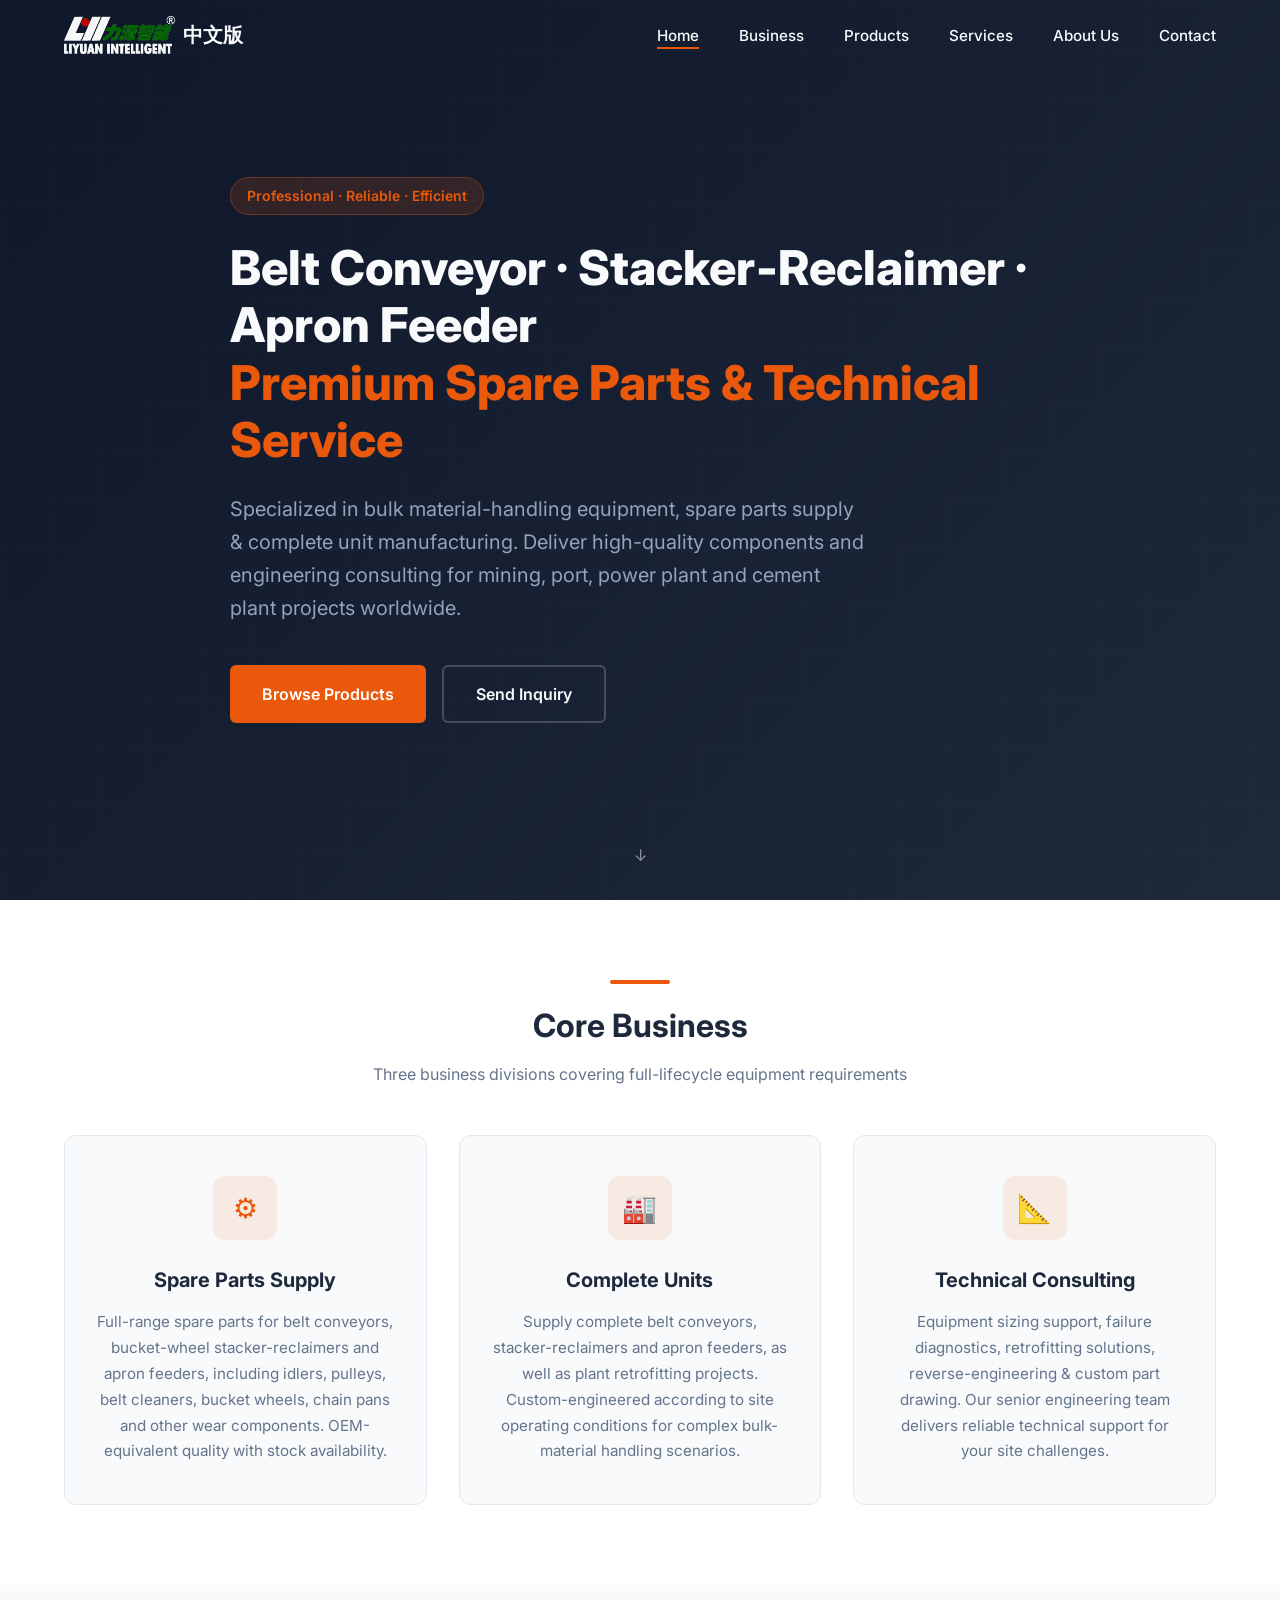
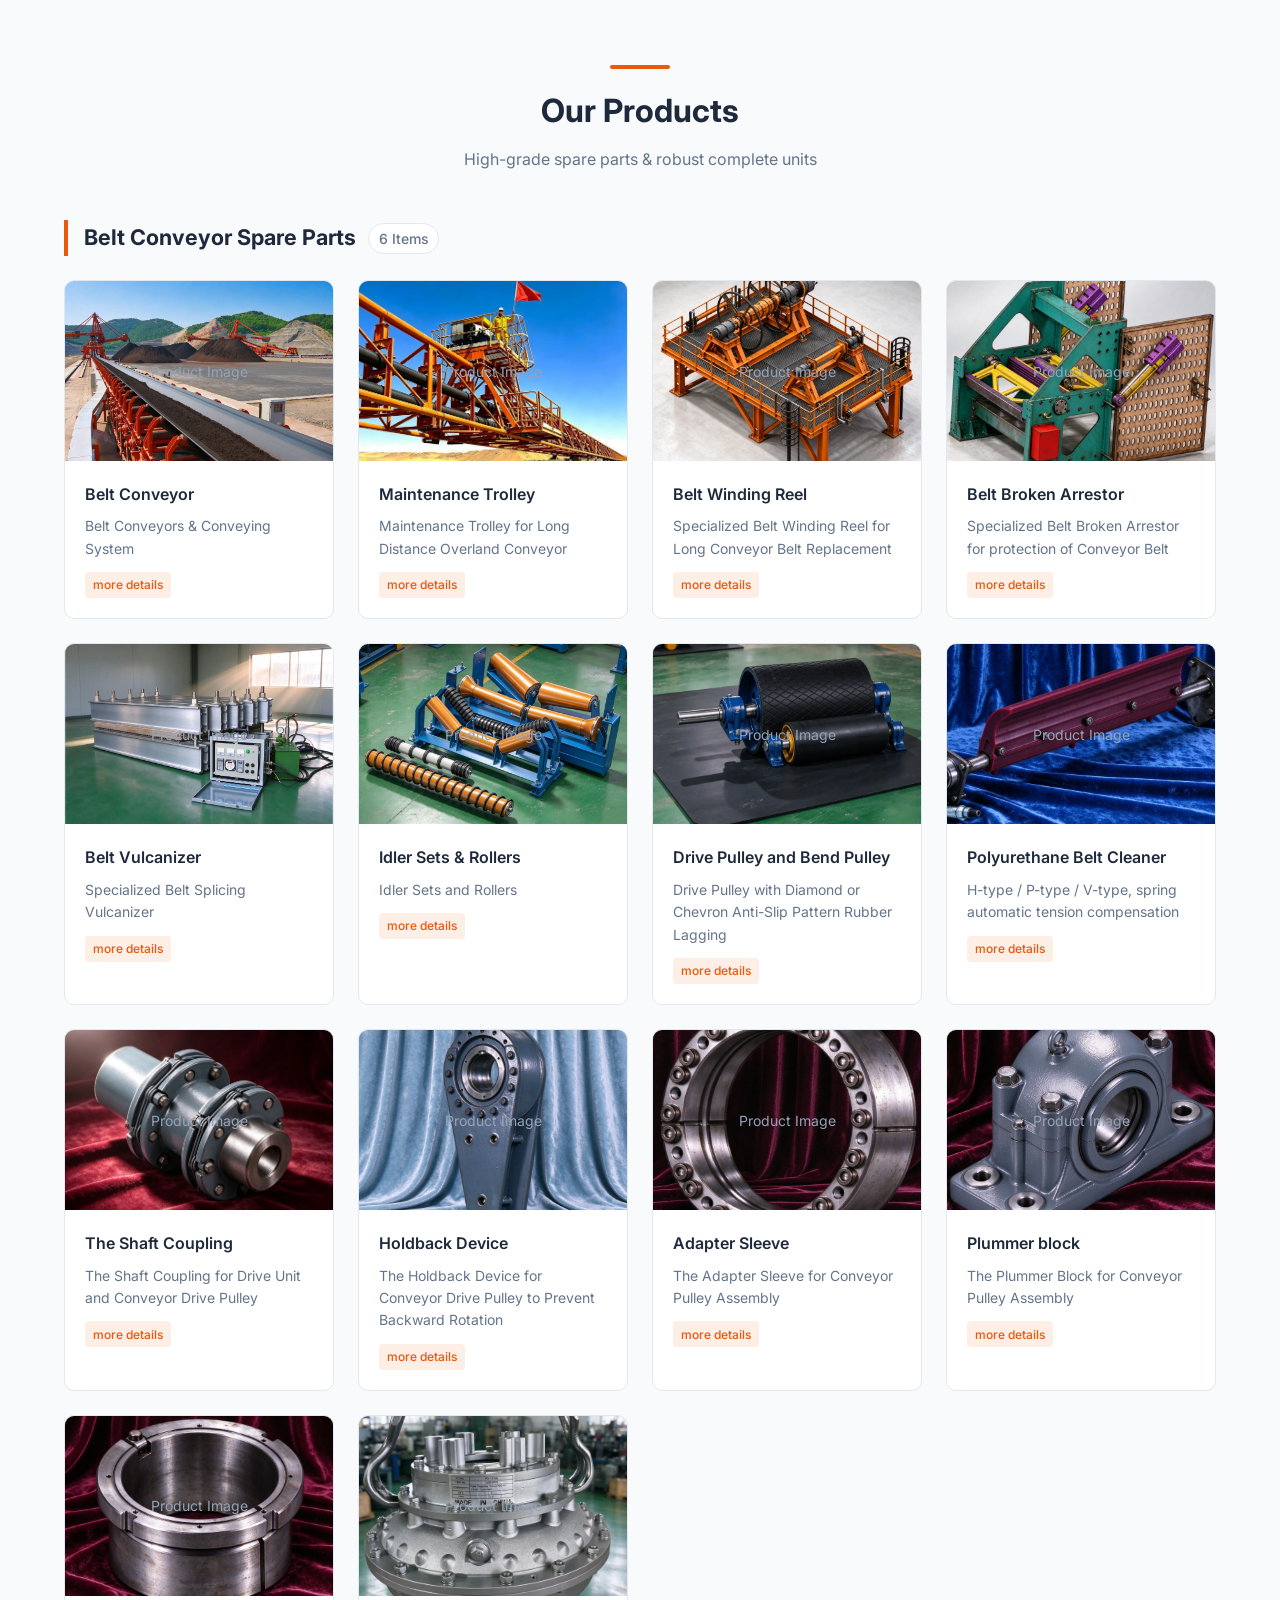
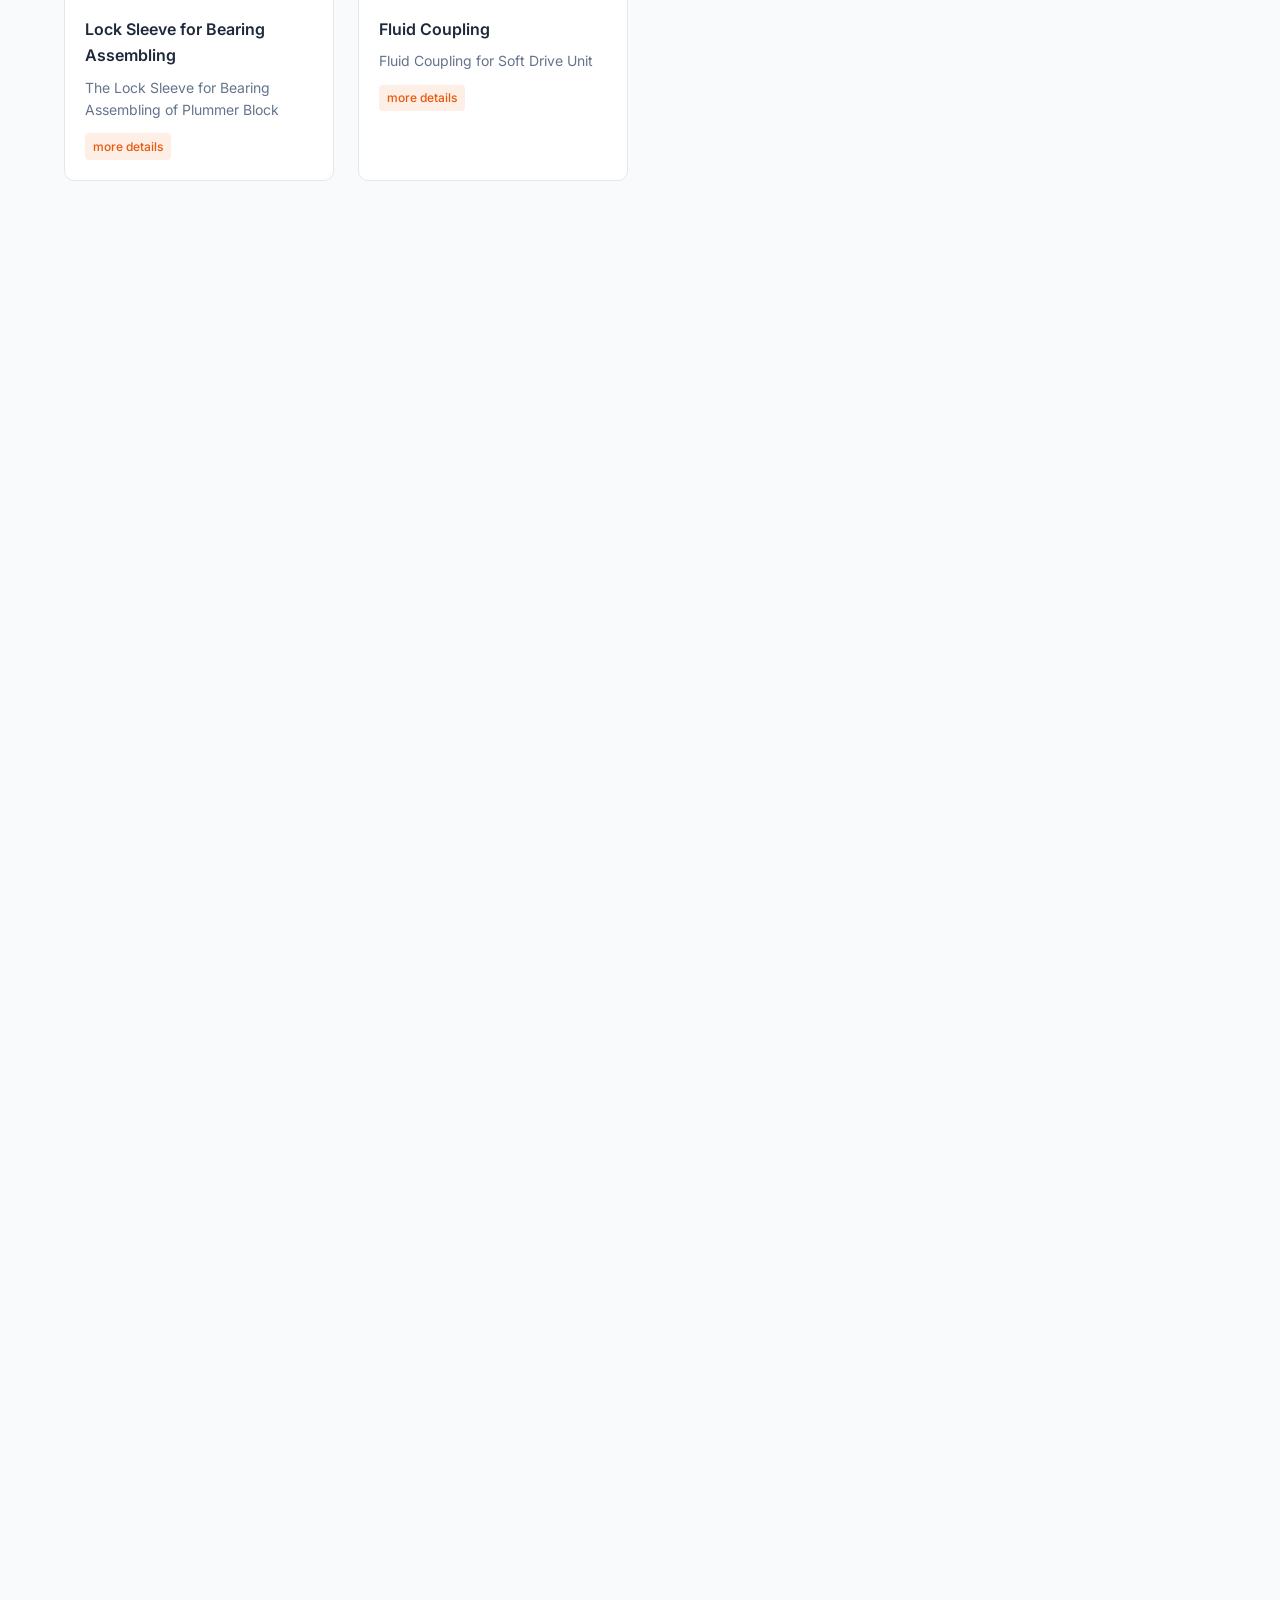
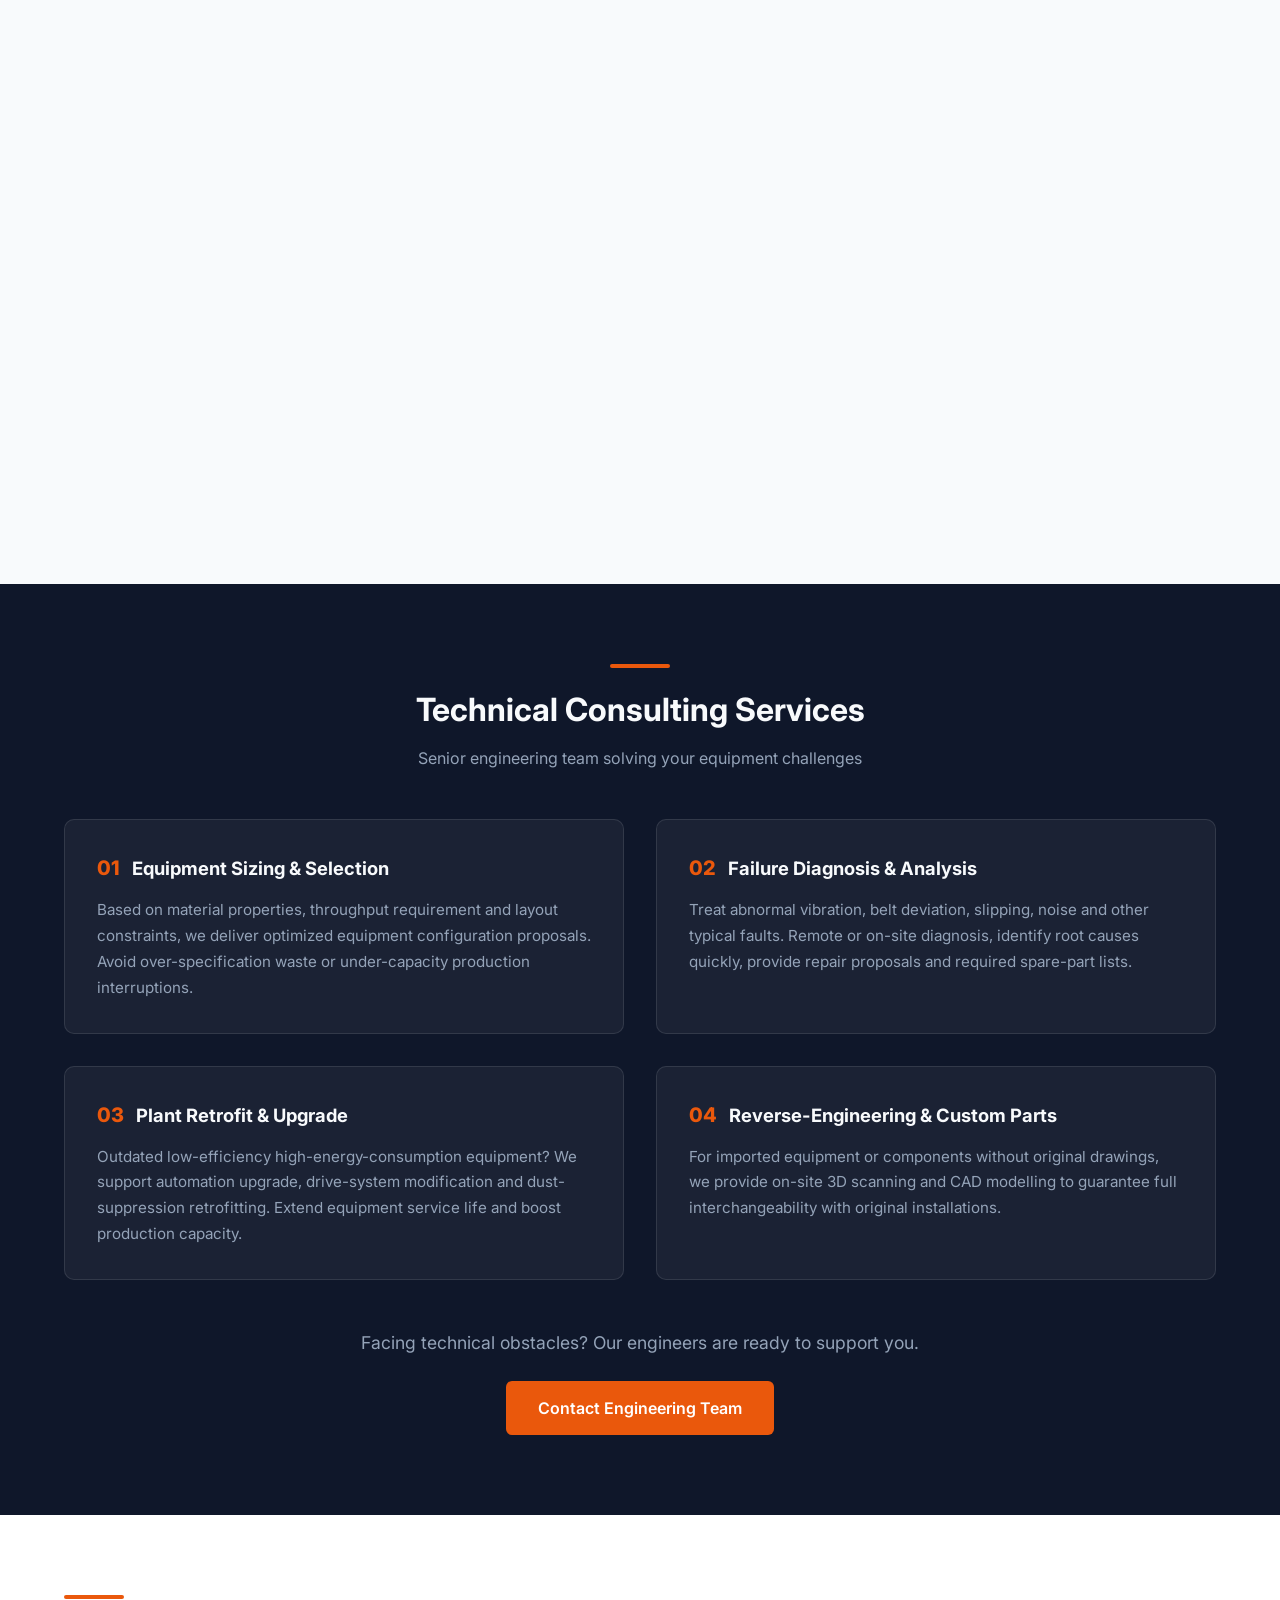
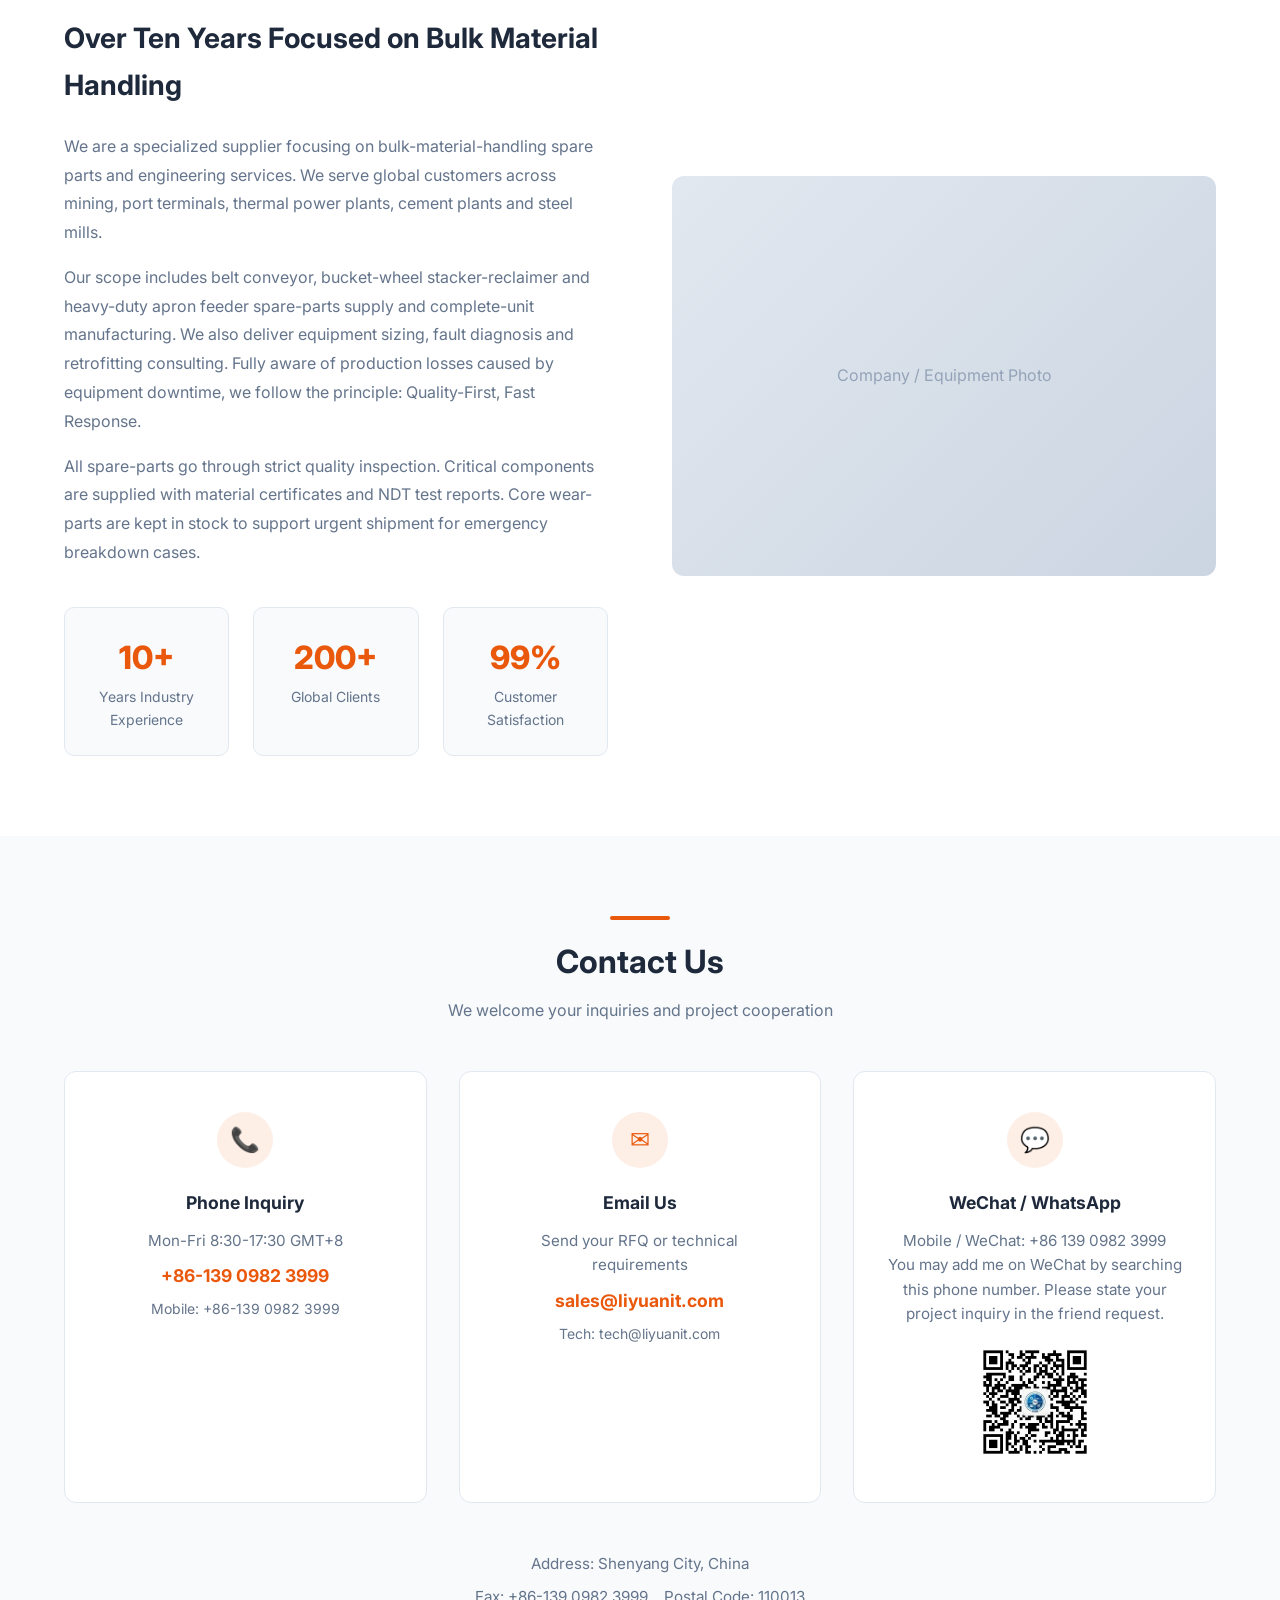
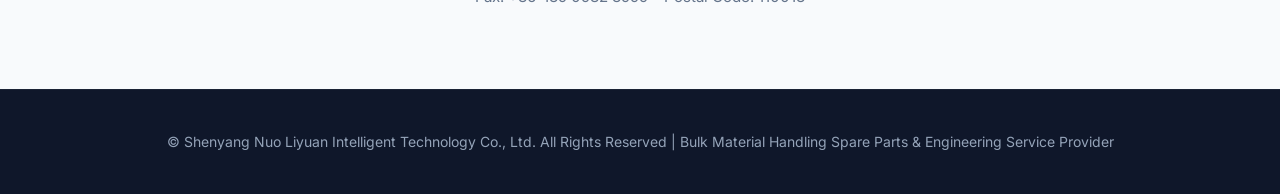
==== commit 96ea3957: "changed index file" ====
--- a/index.html
+++ b/index.html
@@ -277,8 +277,8 @@
                     <div class="product-card">
                         <div class="product-img" style="background-image: url('img/support roller.webp'); background-size: cover; background-position: center; background-repeat: no-repeat;"></div>
                         <div class="product-info">
-                            <h4>Support Roller of Apron Feeder</h4>
-                            <p>Support roller located beneath the chain tracks of heavy-duty apron feeder</p>
+                            <h4>Track Roller of Apron Feeder</h4>
+                            <p>Track roller located beneath the chain tracks of heavy-duty apron feeder</p>
                             <span class="product-tag">more details</span>
                         </div>
                     </div>
